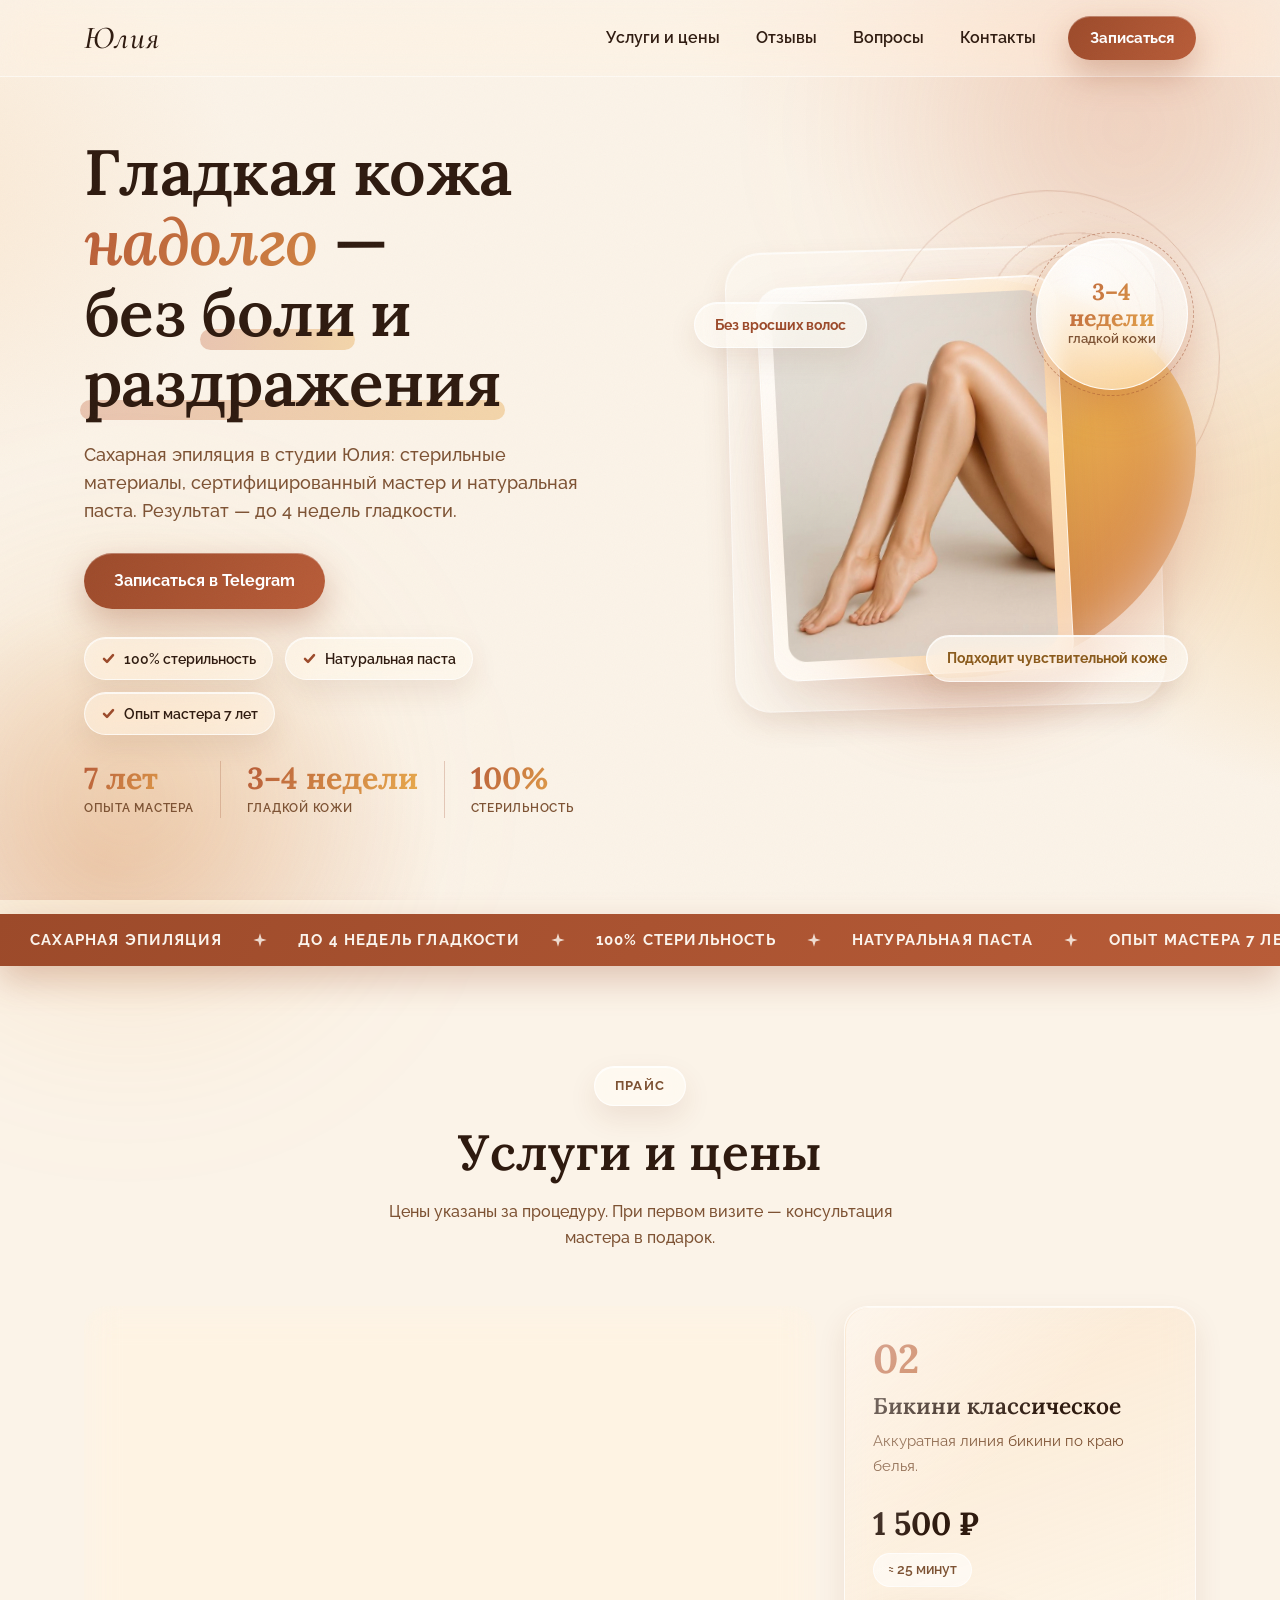
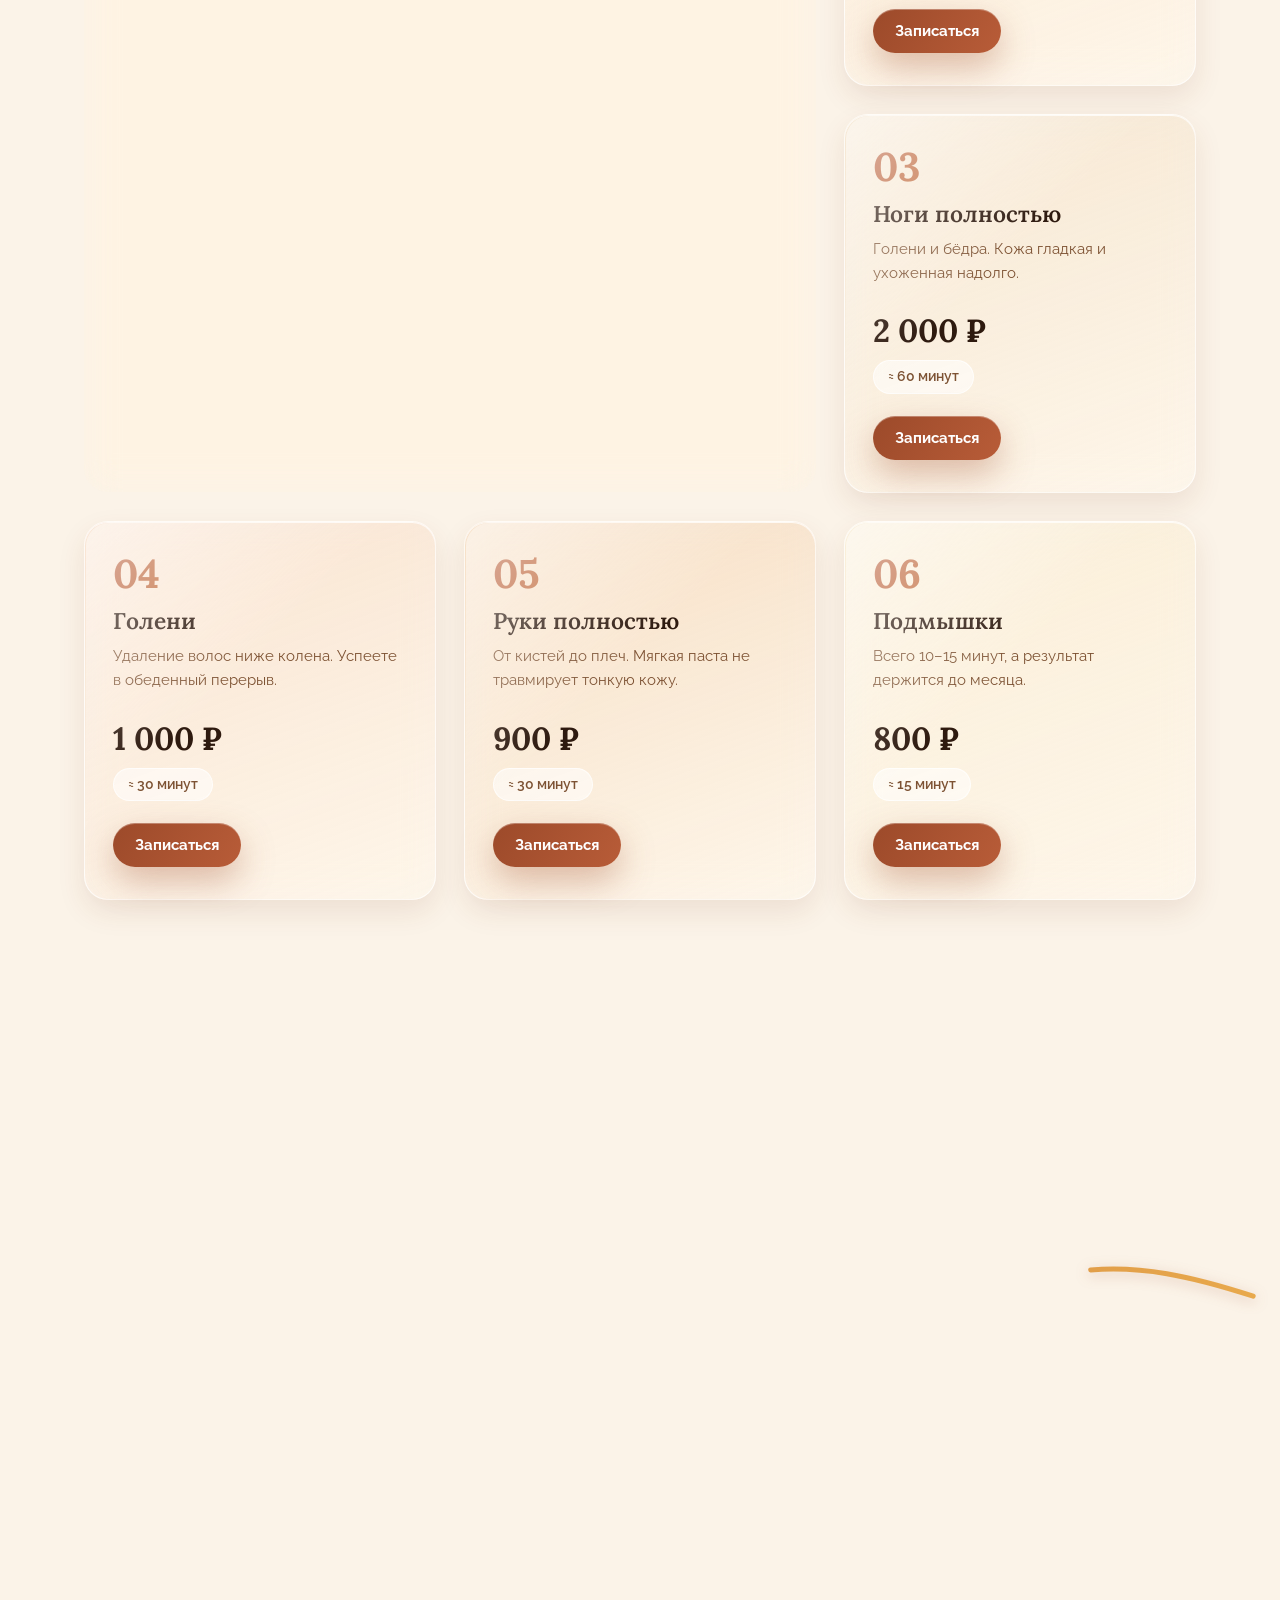
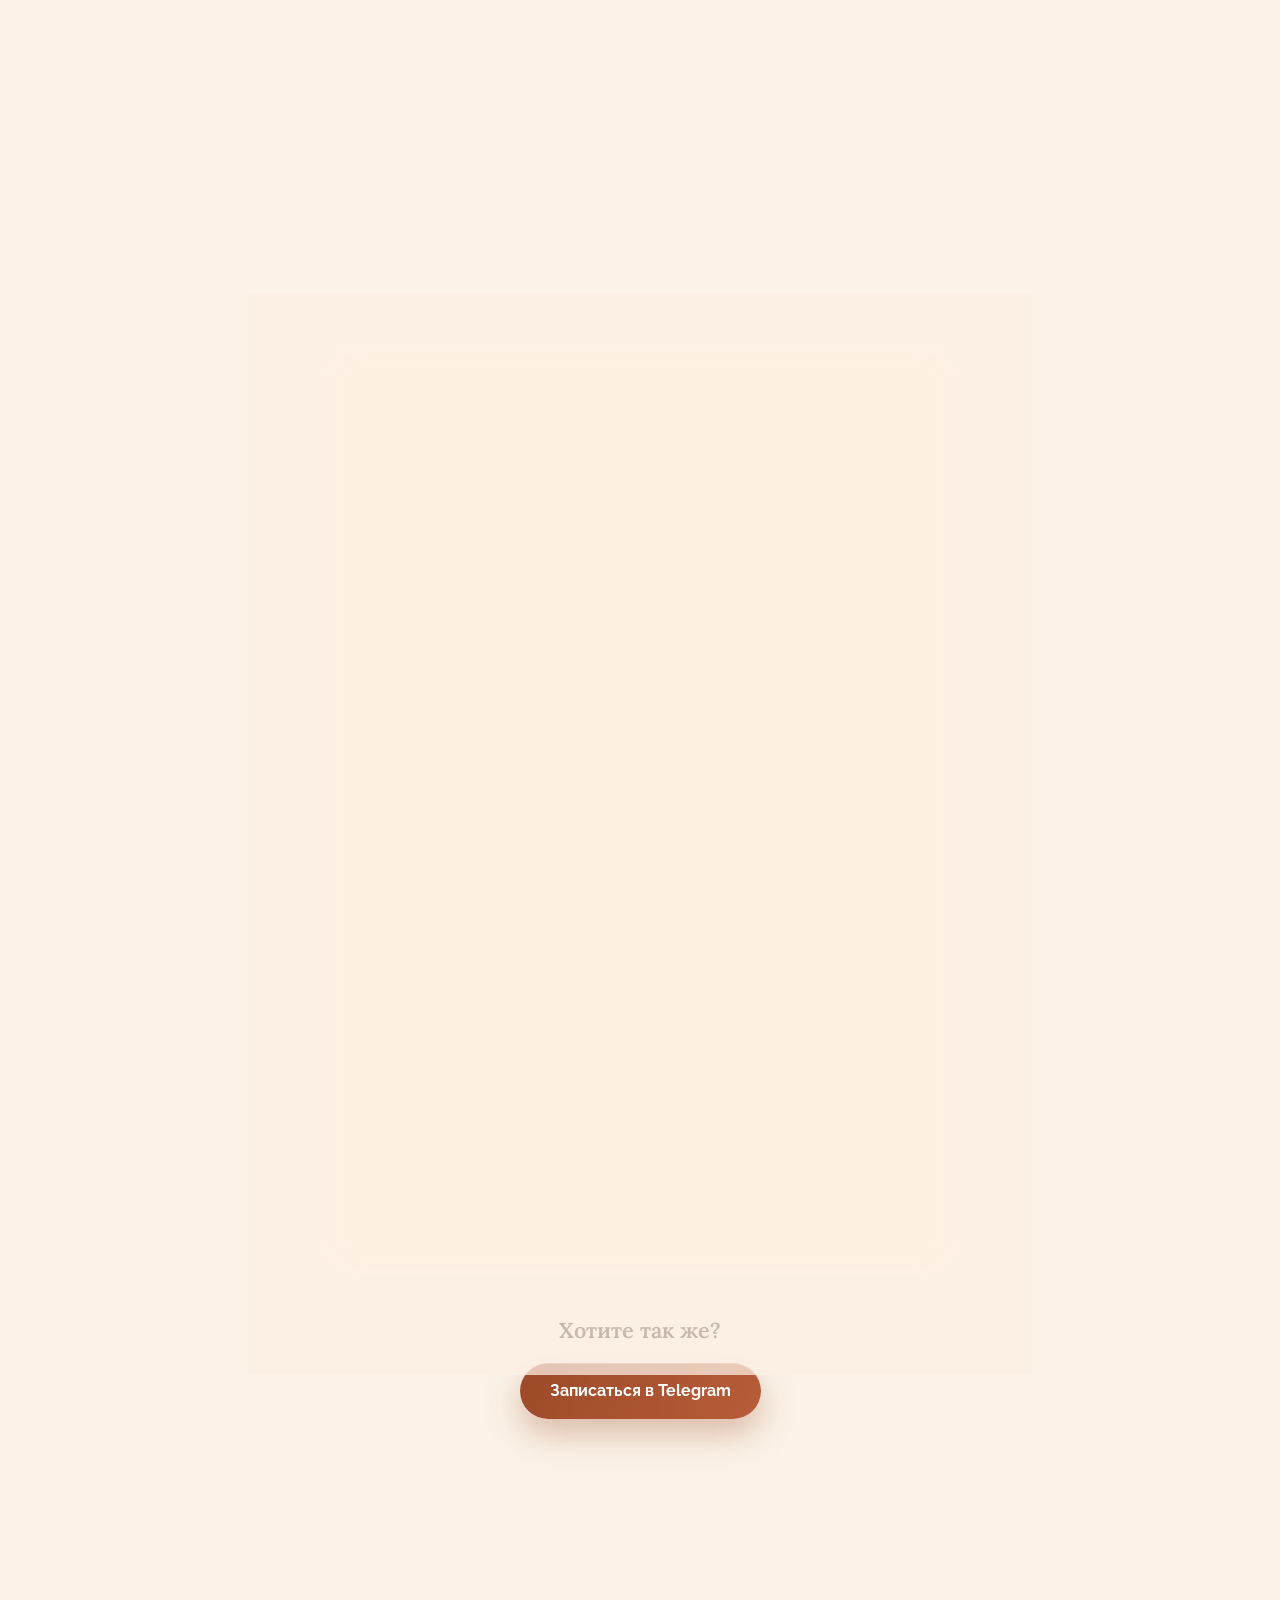
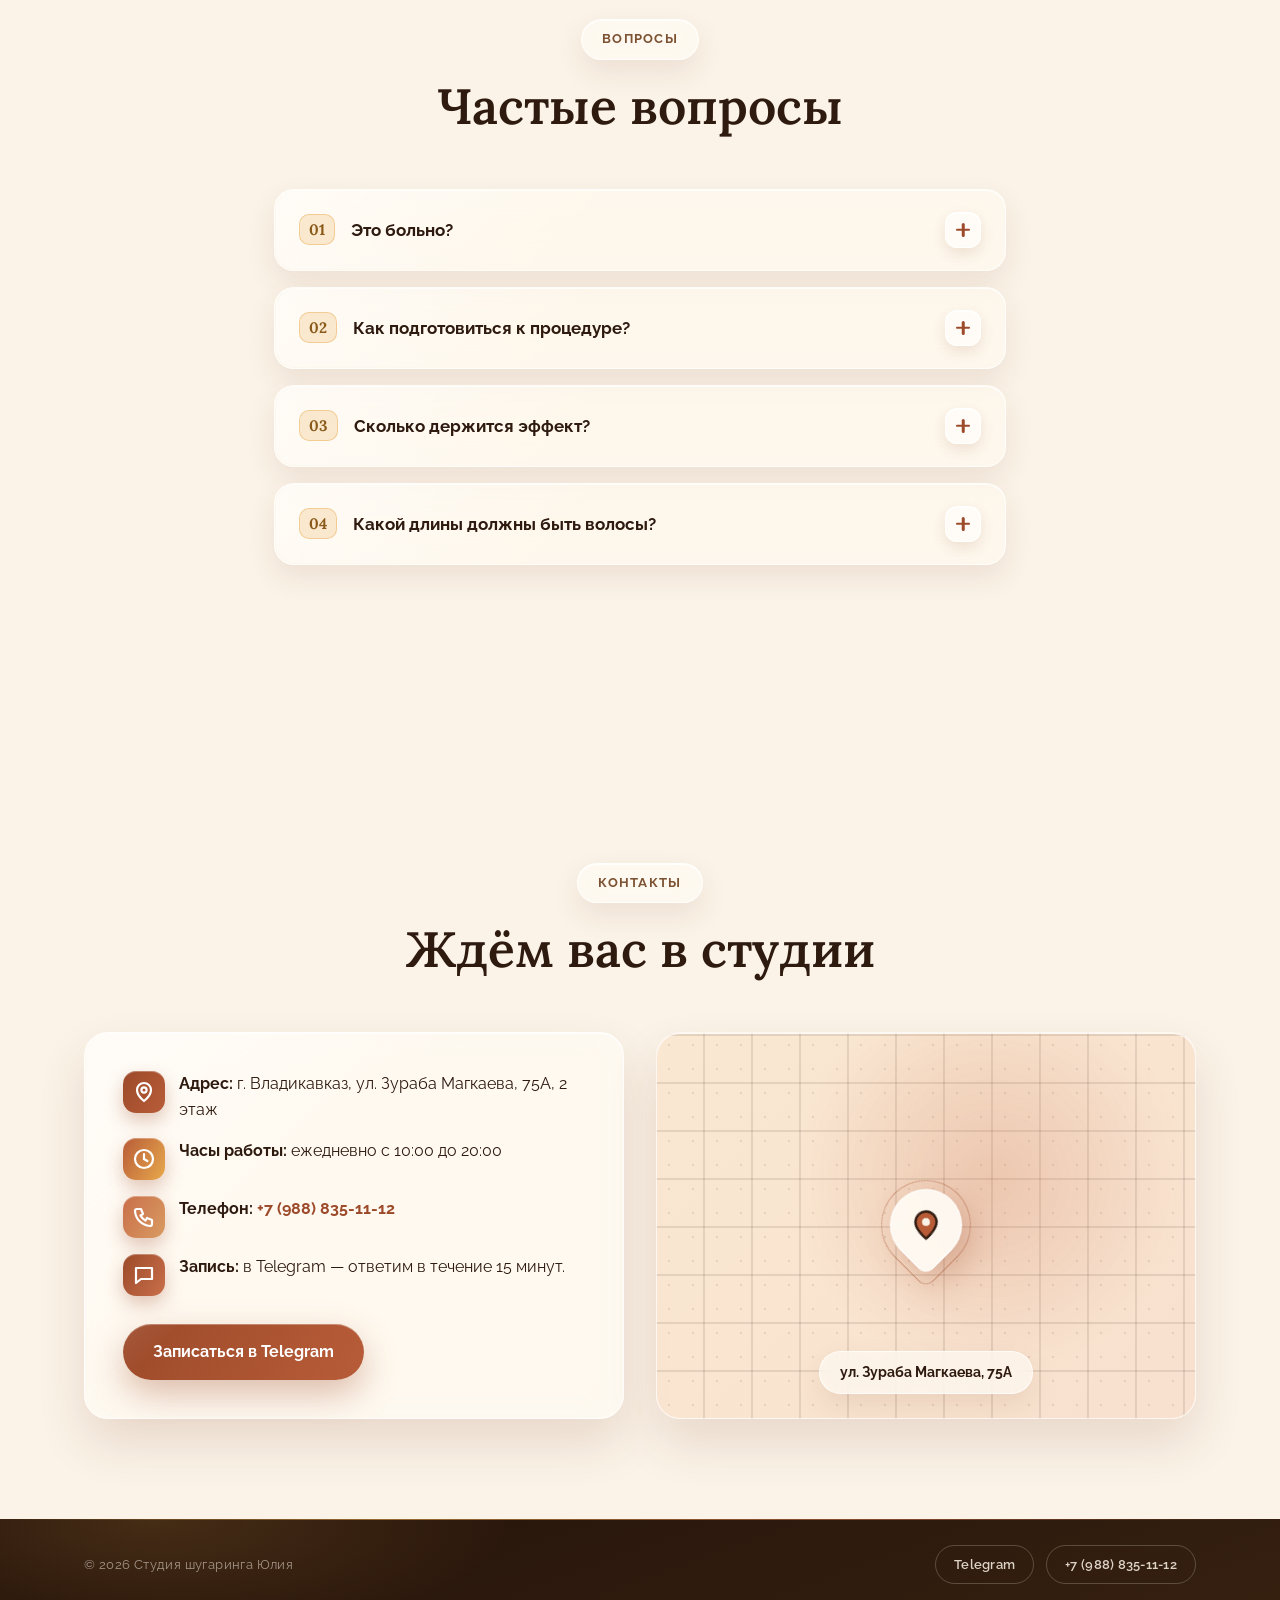
==== index.html @ fa99312f "Первый коммит: лендинг студии шугаринга" ====
<!DOCTYPE html>
<html lang="ru">
<head>
  <meta charset="UTF-8">
  <meta name="viewport" content="width=device-width, initial-scale=1.0">
  <title>Студия шугаринга Юлия — гладкая кожа надолго</title>
  <meta name="description" content="Студия шугаринга Юлия. Профессиональная сахарная эпиляция: ноги, руки, бикини. Стерильно, безопасно, с заботой о вас.">
  <link rel="icon" href="[data-uri]">
  <link rel="preconnect" href="https://fonts.googleapis.com">
  <link rel="preconnect" href="https://fonts.gstatic.com" crossorigin>
  <link href="https://fonts.googleapis.com/css2?family=Cormorant:ital,wght@0,400;0,500;0,600;1,400;1,500;1,600&family=Lora:ital,wght@0,400;0,500;0,600;0,700;1,600;1,700&family=Raleway:wght@300;400;500;600;700&display=swap" rel="stylesheet">
  <link rel="stylesheet" href="styles.css">
</head>
<body>
  <header class="header" id="header">
    <div class="container header__inner">
      <a class="logo" href="#hero">Юлия</a>
      <nav class="nav" id="nav" aria-label="Основная навигация">
        <a href="#services" class="nav__link">Услуги и цены</a>
        <a href="#reviews" class="nav__link">Отзывы</a>
        <a href="#faq" class="nav__link">Вопросы</a>
        <a href="#contacts" class="nav__link">Контакты</a>
        <a href="https://t.me/Yulia_Kisieva" class="btn btn--small">Записаться</a>
      </nav>
      <button class="burger" id="burger" aria-label="Открыть меню" aria-expanded="false">
        <span></span><span></span><span></span>
      </button>
    </div>
  </header>

  <main>
    <section class="hero" id="hero">
      <div class="container hero__inner">
        <div class="hero__text" data-stagger>
          <h1 class="reveal">Гладкая кожа <em>надолго</em> —<br>без <span class="strike">боли</span> и <span class="strike">раздражения</span></h1>
          <p class="hero__subtitle reveal">Сахарная эпиляция в студии Юлия: стерильные материалы, сертифицированный мастер и натуральная паста. Результат — до 4 недель гладкости.</p>
          <div class="hero__actions reveal">
            <a class="btn" href="https://t.me/Yulia_Kisieva">Записаться в Telegram</a>
          </div>
          <ul class="hero__points reveal">
            <li>
              <svg viewBox="0 0 20 20" aria-hidden="true"><path d="M4 10.5l4 4 8-9" fill="none" stroke="currentColor" stroke-width="3.4" stroke-linecap="round" stroke-linejoin="round"/></svg>
              100% стерильность
            </li>
            <li>
              <svg viewBox="0 0 20 20" aria-hidden="true"><path d="M4 10.5l4 4 8-9" fill="none" stroke="currentColor" stroke-width="3.4" stroke-linecap="round" stroke-linejoin="round"/></svg>
              Натуральная паста
            </li>
            <li>
              <svg viewBox="0 0 20 20" aria-hidden="true"><path d="M4 10.5l4 4 8-9" fill="none" stroke="currentColor" stroke-width="3.4" stroke-linecap="round" stroke-linejoin="round"/></svg>
              Опыт мастера 7 лет
            </li>
          </ul>
          <div class="hero__stats reveal">
            <div class="hero__stat">
              <p class="hero__stat-value">7 лет</p>
              <p class="hero__stat-label">опыта мастера</p>
            </div>
            <div class="hero__stat">
              <p class="hero__stat-value">3–4 недели</p>
              <p class="hero__stat-label">гладкой кожи</p>
            </div>
            <div class="hero__stat">
              <p class="hero__stat-value">100%</p>
              <p class="hero__stat-label">стерильность</p>
            </div>
          </div>
        </div>

        <div class="hero__visual reveal" style="--d: 450ms" aria-hidden="true">
          <div class="hero__panel"></div>
          <div class="hero__blob"></div>
          <div class="polaroid">
            <img class="polaroid__art" src="hero-legs.jpg" alt="Гладкие ноги после шугаринга" loading="eager" decoding="async">
          </div>
          <div class="glass-badge">
            <p class="glass-badge__text"><strong>3–4 недели</strong>гладкой кожи</p>
          </div>
          <div class="hero-chip hero-chip--1">Без вросших волос</div>
          <div class="hero-chip hero-chip--2">Подходит чувствительной коже</div>
        </div>
      </div>
    </section>

    <div class="marquee" aria-hidden="true">
      <div class="marquee__track">
        <div class="marquee__group">
          <span>Сахарная эпиляция</span>
          <svg viewBox="0 0 24 24"><path d="M12 2l2.4 7.6L22 12l-7.6 2.4L12 22l-2.4-7.6L2 12l7.6-2.4z" fill="currentColor"/></svg>
          <span>До 4 недель гладкости</span>
          <svg viewBox="0 0 24 24"><path d="M12 2l2.4 7.6L22 12l-7.6 2.4L12 22l-2.4-7.6L2 12l7.6-2.4z" fill="currentColor"/></svg>
          <span>100% стерильность</span>
          <svg viewBox="0 0 24 24"><path d="M12 2l2.4 7.6L22 12l-7.6 2.4L12 22l-2.4-7.6L2 12l7.6-2.4z" fill="currentColor"/></svg>
          <span>Натуральная паста</span>
          <svg viewBox="0 0 24 24"><path d="M12 2l2.4 7.6L22 12l-7.6 2.4L12 22l-2.4-7.6L2 12l7.6-2.4z" fill="currentColor"/></svg>
          <span>Опыт мастера 7 лет</span>
          <svg viewBox="0 0 24 24"><path d="M12 2l2.4 7.6L22 12l-7.6 2.4L12 22l-2.4-7.6L2 12l7.6-2.4z" fill="currentColor"/></svg>
          <span>Без вросших волос</span>
          <svg viewBox="0 0 24 24"><path d="M12 2l2.4 7.6L22 12l-7.6 2.4L12 22l-2.4-7.6L2 12l7.6-2.4z" fill="currentColor"/></svg>
        </div>
        <div class="marquee__group">
          <span>Сахарная эпиляция</span>
          <svg viewBox="0 0 24 24"><path d="M12 2l2.4 7.6L22 12l-7.6 2.4L12 22l-2.4-7.6L2 12l7.6-2.4z" fill="currentColor"/></svg>
          <span>До 4 недель гладкости</span>
          <svg viewBox="0 0 24 24"><path d="M12 2l2.4 7.6L22 12l-7.6 2.4L12 22l-2.4-7.6L2 12l7.6-2.4z" fill="currentColor"/></svg>
          <span>100% стерильность</span>
          <svg viewBox="0 0 24 24"><path d="M12 2l2.4 7.6L22 12l-7.6 2.4L12 22l-2.4-7.6L2 12l7.6-2.4z" fill="currentColor"/></svg>
          <span>Натуральная паста</span>
          <svg viewBox="0 0 24 24"><path d="M12 2l2.4 7.6L22 12l-7.6 2.4L12 22l-2.4-7.6L2 12l7.6-2.4z" fill="currentColor"/></svg>
          <span>Опыт мастера 7 лет</span>
          <svg viewBox="0 0 24 24"><path d="M12 2l2.4 7.6L22 12l-7.6 2.4L12 22l-2.4-7.6L2 12l7.6-2.4z" fill="currentColor"/></svg>
          <span>Без вросших волос</span>
          <svg viewBox="0 0 24 24"><path d="M12 2l2.4 7.6L22 12l-7.6 2.4L12 22l-2.4-7.6L2 12l7.6-2.4z" fill="currentColor"/></svg>
        </div>
      </div>
    </div>

    <section class="section services" id="services">
      <div class="container">
        <p class="sticker sticker--pink reveal">Прайс</p>
        <h2 class="reveal">Услуги и цены</h2>
        <p class="section__subtitle reveal">Цены указаны за процедуру. При первом визите — консультация мастера в подарок.</p>
        <div class="services__grid" data-stagger>
          <article class="service-card service-card--featured reveal">
            <span class="service-card__hit">Хит</span>
            <p class="service-card__num" aria-hidden="true">01</p>
            <h3>Глубокое бикини</h3>
            <p class="service-card__desc">Полное удаление волос в зоне бикини. Деликатно, быстро и с максимальным комфортом — самая популярная процедура студии.</p>
            <ul class="service-card__perks">
              <li>100% стерильность</li>
              <li>Консультация в подарок</li>
              <li>До 4 недель гладкости</li>
            </ul>
            <p class="service-card__price">2 500 ₽</p>
            <p class="service-card__time">≈ 40 минут</p>
            <a class="btn btn--small" href="https://t.me/Yulia_Kisieva">Записаться</a>
          </article>
          <article class="service-card service-card--yellow reveal">
            <p class="service-card__num" aria-hidden="true">02</p>
            <h3>Бикини классическое</h3>
            <p class="service-card__desc">Аккуратная линия бикини по краю белья.</p>
            <p class="service-card__price">1 500 ₽</p>
            <p class="service-card__time">≈ 25 минут</p>
            <a class="btn btn--small" href="https://t.me/Yulia_Kisieva">Записаться</a>
          </article>
          <article class="service-card service-card--mint reveal">
            <p class="service-card__num" aria-hidden="true">03</p>
            <h3>Ноги полностью</h3>
            <p class="service-card__desc">Голени и бёдра. Кожа гладкая и ухоженная надолго.</p>
            <p class="service-card__price">2 000 ₽</p>
            <p class="service-card__time">≈ 60 минут</p>
            <a class="btn btn--small" href="https://t.me/Yulia_Kisieva">Записаться</a>
          </article>
          <article class="service-card service-card--lavender reveal">
            <p class="service-card__num" aria-hidden="true">04</p>
            <h3>Голени</h3>
            <p class="service-card__desc">Удаление волос ниже колена. Успеете в обеденный перерыв.</p>
            <p class="service-card__price">1 000 ₽</p>
            <p class="service-card__time">≈ 30 минут</p>
            <a class="btn btn--small" href="https://t.me/Yulia_Kisieva">Записаться</a>
          </article>
          <article class="service-card service-card--peach reveal">
            <p class="service-card__num" aria-hidden="true">05</p>
            <h3>Руки полностью</h3>
            <p class="service-card__desc">От кистей до плеч. Мягкая паста не травмирует тонкую кожу.</p>
            <p class="service-card__price">900 ₽</p>
            <p class="service-card__time">≈ 30 минут</p>
            <a class="btn btn--small" href="https://t.me/Yulia_Kisieva">Записаться</a>
          </article>
          <article class="service-card service-card--blue reveal">
            <p class="service-card__num" aria-hidden="true">06</p>
            <h3>Подмышки</h3>
            <p class="service-card__desc">Всего 10–15 минут, а результат держится до месяца.</p>
            <p class="service-card__price">800 ₽</p>
            <p class="service-card__time">≈ 15 минут</p>
            <a class="btn btn--small" href="https://t.me/Yulia_Kisieva">Записаться</a>
          </article>
        </div>
      </div>
    </section>

    <section class="section steps" id="steps">
      <div class="container">
        <p class="sticker sticker--lavender reveal">Как всё проходит</p>
        <h2 class="reveal">Три шага до гладкой кожи</h2>
        <div class="steps__grid" data-stagger>
          <svg class="steps__trail" viewBox="0 0 1000 140" preserveAspectRatio="none" aria-hidden="true" focusable="false">
            <defs>
              <linearGradient id="trailGrad" x1="0" y1="0" x2="1" y2="0">
                <stop offset="0" stop-color="#B85C38"/>
                <stop offset="1" stop-color="#E8A94C"/>
              </linearGradient>
            </defs>
            <path class="steps__trail-path" pathLength="1" vector-effect="non-scaling-stroke"
                  d="M -30 62 C 50 18, 100 22, 171 46 C 260 90, 340 100, 500 87 C 600 92, 700 80, 829 46 C 900 24, 950 30, 1030 58"/>
          </svg>
          <article class="step-card reveal">
            <span class="step-card__drop" aria-hidden="true">01</span>
            <h3>Запись</h3>
            <p>Пишете в Telegram — за 15 минут подберём удобное время и ответим на вопросы.</p>
          </article>
          <article class="step-card step-card--offset reveal">
            <span class="step-card__drop" aria-hidden="true">02</span>
            <h3>Визит</h3>
            <p>Консультация, стерильный кабинет и тёплая паста. Процедура занимает от 15 до 60 минут.</p>
          </article>
          <article class="step-card reveal">
            <span class="step-card__drop" aria-hidden="true">03</span>
            <h3>Результат</h3>
            <p>Гладкая кожа на 3–4 недели. С каждым визитом волосы тоньше, а интервалы — длиннее.</p>
          </article>
        </div>
      </div>
    </section>

    <section class="section reviews" id="reviews">
      <div class="container container--narrow">
        <p class="sticker reveal">Отзывы</p>
        <h2 class="reveal">Что пишут клиенты</h2>
        <!-- TODO: заменить тексты отзывов на реальные -->
        <div class="chat">
          <div class="chat__header">
            <span class="chat__avatar" aria-hidden="true">С</span>
            <div class="chat__meta">
              <strong>Сахар — студия шугаринга</strong>
              <span>online</span>
            </div>
          </div>
          <div class="chat__body" data-stagger>
            <div class="msg reveal">
              <span class="msg__avatar" aria-hidden="true">А</span>
              <div class="msg__bubble">
                <p class="msg__name">Анна</p>
                <p class="msg__text">Делала глубокое бикини у Юлии — быстро и почти безболезненно. Кабинет стерильный, всё при мне вскрыли. Уже записалась на следующий раз</p>
                <span class="msg__time">12:41</span>
              </div>
            </div>
            <div class="msg reveal">
              <span class="msg__avatar" aria-hidden="true">М</span>
              <div class="msg__bubble">
                <p class="msg__name">Мария</p>
                <p class="msg__text">Ноги полностью за час, кожа гладкая уже третью неделю. Раньше брилась через день, теперь забыла, где лежит бритва</p>
                <span class="msg__time">13:15</span>
              </div>
            </div>
            <div class="msg reveal">
              <span class="msg__avatar" aria-hidden="true">Е</span>
              <div class="msg__bubble">
                <p class="msg__name">Екатерина</p>
                <p class="msg__text">Боялась, что будет больно, но всё оказалось вполне терпимо. Юлия всё объяснила и постоянно спрашивала, как ощущения</p>
                <span class="msg__time">18:02</span>
              </div>
            </div>
            <div class="msg reveal">
              <span class="msg__avatar" aria-hidden="true">О</span>
              <div class="msg__bubble">
                <p class="msg__name">Ольга</p>
                <p class="msg__text">Подмышки за 10 минут в обеденный перерыв — это ли не счастье. Никакого раздражения, хотя кожа у меня чувствительная</p>
                <span class="msg__time">12:05</span>
              </div>
            </div>
            <div class="msg reveal">
              <span class="msg__avatar" aria-hidden="true">Д</span>
              <div class="msg__bubble">
                <p class="msg__name">Дарья</p>
                <p class="msg__text">Хожу к Юле уже полгода. Волосы стали заметно тоньше, а интервалы между визитами всё длиннее. Рекомендую всем подругам</p>
                <span class="msg__time">20:47</span>
              </div>
            </div>
            <div class="msg msg--out reveal">
              <div class="msg__bubble">
                <p class="msg__text">Спасибо за тёплые слова! Будем рады видеть вас снова.</p>
                <span class="msg__time">15:02 <span class="msg__ticks" aria-hidden="true">✓✓</span></span>
              </div>
            </div>
          </div>
        </div>
        <div class="reviews__cta reveal">
          <p>Хотите так же?</p>
          <a class="btn" href="https://t.me/Yulia_Kisieva">Записаться в Telegram</a>
        </div>
      </div>
    </section>

    <section class="section faq" id="faq">
      <div class="container container--narrow">
        <p class="sticker reveal">Вопросы</p>
        <h2 class="reveal">Частые вопросы</h2>
        <div class="faq__list" data-stagger>
          <div class="faq-item reveal">
            <button class="faq-item__question" aria-expanded="false">
              Это больно?
              <span class="faq-item__icon" aria-hidden="true"></span>
            </button>
            <div class="faq-item__answer">
              <p>Ощущения индивидуальны, но шугаринг переносится легче воска: паста снимается по направлению роста волос и не травмирует кожу. С каждой процедурой волосы становятся тоньше, а дискомфорт — меньше.</p>
            </div>
          </div>
          <div class="faq-item reveal">
            <button class="faq-item__question" aria-expanded="false">
              Как подготовиться к процедуре?
              <span class="faq-item__icon" aria-hidden="true"></span>
            </button>
            <div class="faq-item__answer">
              <p>За 2–3 дня сделайте лёгкий скраб, в день визита не наносите кремы и масла, приходите в свободной одежде. Длина волос — от 4–5 мм.</p>
            </div>
          </div>
          <div class="faq-item reveal">
            <button class="faq-item__question" aria-expanded="false">
              Сколько держится эффект?
              <span class="faq-item__icon" aria-hidden="true"></span>
            </button>
            <div class="faq-item__answer">
              <p>В среднем 3–4 недели. При регулярных процедурах волосы растут медленнее и становятся тоньше, а интервалы между визитами увеличиваются.</p>
            </div>
          </div>
          <div class="faq-item reveal">
            <button class="faq-item__question" aria-expanded="false">
              Какой длины должны быть волосы?
              <span class="faq-item__icon" aria-hidden="true"></span>
            </button>
            <div class="faq-item__answer">
              <p>Оптимально 4–5 мм — это примерно две недели после бритья. Если волосы длиннее 8 мм, мастер аккуратно укоротит их перед процедурой.</p>
            </div>
          </div>
          <div class="faq-item reveal">
            <button class="faq-item__question" aria-expanded="false">
              Какие есть противопоказания?
              <span class="faq-item__icon" aria-hidden="true"></span>
            </button>
            <div class="faq-item__answer">
              <p>Повреждения и воспаления кожи в зоне процедуры, кожные заболевания в стадии обострения, сахарный диабет в стадии декомпенсации. При беременности и варикозе — предварительно проконсультируйтесь с врачом.</p>
            </div>
          </div>
        </div>
      </div>
    </section>

    <section class="section contacts" id="contacts">
      <div class="container">
        <p class="sticker sticker--pink reveal">Контакты</p>
        <h2 class="reveal">Ждём вас в студии</h2>
        <div class="contacts__grid">
          <div class="contacts__info reveal">
            <p class="contacts__row">
              <svg viewBox="0 0 24 24" aria-hidden="true"><path d="M12 21s-7-5.6-7-11a7 7 0 1 1 14 0c0 5.4-7 11-7 11z" fill="none" stroke="currentColor" stroke-width="2.2" stroke-linejoin="round"/><circle cx="12" cy="10" r="2.6" fill="none" stroke="currentColor" stroke-width="2.2"/></svg>
              <span><strong>Адрес:</strong> г. Владикавказ, ул. Зураба Магкаева, 75А, 2 этаж</span>
            </p>
            <p class="contacts__row">
              <svg viewBox="0 0 24 24" aria-hidden="true"><circle cx="12" cy="12" r="9" fill="none" stroke="currentColor" stroke-width="2.2"/><path d="M12 7v5l3.4 2" fill="none" stroke="currentColor" stroke-width="2.2" stroke-linecap="round"/></svg>
              <span><strong>Часы работы:</strong> ежедневно с 10:00 до 20:00</span>
            </p>
            <p class="contacts__row">
              <svg viewBox="0 0 24 24" aria-hidden="true"><path d="M5 4h4l2 5-2.5 1.5a12 12 0 0 0 5 5L15 13l5 2v4a2 2 0 0 1-2 2A16 16 0 0 1 3 6a2 2 0 0 1 2-2z" fill="none" stroke="currentColor" stroke-width="2.2" stroke-linejoin="round"/></svg>
              <span><strong>Телефон:</strong> <a href="tel:+79888351112">+7 (988) 835-11-12</a></span>
            </p>
            <p class="contacts__row">
              <svg viewBox="0 0 24 24" aria-hidden="true"><path d="M4 5h16v11H9l-5 4z" fill="none" stroke="currentColor" stroke-width="2.2" stroke-linejoin="round"/></svg>
              <span><strong>Запись:</strong> в Telegram — ответим в течение 15 минут.</span>
            </p>
            <div class="contacts__actions">
              <a class="btn" href="https://t.me/Yulia_Kisieva">Записаться в Telegram</a>
            </div>
          </div>
          <div class="contacts__map reveal" role="img" aria-label="Схема проезда: ул. Зураба Магкаева, 75А">
            <span class="contacts__pin">
              <svg viewBox="0 0 24 24" aria-hidden="true"><path d="M12 21s-7-5.6-7-11a7 7 0 1 1 14 0c0 5.4-7 11-7 11z" fill="#B85C38" stroke="#2E1A0F" stroke-width="1.6"/><circle cx="12" cy="10" r="2.6" fill="#FBF3E8"/></svg>
            </span>
            <span class="contacts__map-label">ул. Зураба Магкаева, 75А</span>
          </div>
        </div>
      </div>
    </section>
  </main>

  <footer class="footer">
    <div class="container footer__inner">
      <p>© 2026 Студия шугаринга Юлия</p>
      <div class="footer__social">
        <a href="https://t.me/Yulia_Kisieva">Telegram</a>
        <a href="tel:+79888351112">+7 (988) 835-11-12</a>
      </div>
    </div>
  </footer>

  <script src="script.js" defer></script>
</body>
</html>
---- styles.css ----
/* ============================================================
   Юлия — Liquid Glass Premium в терракотово-медовой гамме
   Тёплый mesh-фон, стекло с бликами, зернистость, bento-сетка
   ============================================================ */

/* ============ Дизайн-токены ============ */
:root {
  --bg: #FBF3E8;
  --ink: #2E1A0F;
  --muted: #7D5233;

  --terra: #C96F4A;
  --terra-mid: #B85C38;
  --terra-deep: #9C4A2A;
  --honey: #E8A94C;
  --peach: #F6D9C4;
  --sand: #F1E0C8;
  --apricot: #F9E2C8;
  --butter: #F8ECD2;
  --caramel: #D99B62;

  --grad: linear-gradient(120deg, var(--terra-deep), var(--terra-mid));
  --grad-accent: linear-gradient(120deg, var(--terra-mid), var(--honey));

  --glass: rgba(255, 252, 246, 0.45);
  --glass-strong: rgba(255, 252, 246, 0.65);
  --glass-border: rgba(255, 255, 255, 0.7);

  --radius: 24px;
  --shadow: 0 24px 48px rgba(120, 55, 25, 0.14);
  --shadow-sm: 0 12px 28px rgba(120, 55, 25, 0.1);
  --glow: 0 14px 34px rgba(156, 74, 42, 0.35);

  --font-head: 'Lora', Georgia, serif;
  --font-body: 'Raleway', -apple-system, 'Segoe UI', sans-serif;
  --ease-fluid: cubic-bezier(0.22, 1, 0.36, 1);
}

/* ============ База ============ */
*, *::before, *::after { box-sizing: border-box; margin: 0; padding: 0; }

html { scroll-behavior: smooth; }

/* Зернистость «премиальная бумага» поверх всего */
html::before {
  content: '';
  position: fixed;
  inset: 0;
  z-index: 2000;
  pointer-events: none;
  opacity: 0.05;
  background-image: url("data:image/svg+xml,%3Csvg xmlns='http://www.w3.org/2000/svg' width='160' height='160'%3E%3Cfilter id='n'%3E%3CfeTurbulence type='fractalNoise' baseFrequency='0.9' numOctaves='2'/%3E%3C/filter%3E%3Crect width='160' height='160' filter='url(%23n)' opacity='0.6'/%3E%3C/svg%3E");
}

body {
  font-family: var(--font-body);
  color: var(--ink);
  line-height: 1.6;
  overflow-x: hidden;
  background:
    radial-gradient(46rem 34rem at 88% -6%, rgba(246, 217, 196, 0.7), transparent 62%),
    radial-gradient(40rem 30rem at -12% 22%, rgba(249, 226, 200, 0.75), transparent 62%),
    radial-gradient(38rem 28rem at 108% 58%, rgba(232, 169, 76, 0.35), transparent 62%),
    radial-gradient(34rem 26rem at 8% 96%, rgba(201, 111, 74, 0.28), transparent 62%),
    var(--bg);
  background-attachment: fixed;
}

/* Плавающие тёплые световые пятна за контентом */
body::before,
body::after {
  content: '';
  position: fixed;
  z-index: -1;
  width: 44vmax;
  height: 44vmax;
  border-radius: 50%;
  filter: blur(90px);
  pointer-events: none;
}
body::before {
  top: -12vmax;
  right: -10vmax;
  background: radial-gradient(circle, rgba(201, 111, 74, 0.3), transparent 65%);
  animation: drift-a 26s ease-in-out infinite alternate;
}
body::after {
  bottom: -14vmax;
  left: -12vmax;
  background: radial-gradient(circle, rgba(232, 169, 76, 0.32), transparent 65%);
  animation: drift-b 32s ease-in-out infinite alternate;
}
@keyframes drift-a {
  to { transform: translate(-9vmax, 10vmax) scale(1.15); }
}
@keyframes drift-b {
  to { transform: translate(10vmax, -8vmax) scale(1.1); }
}

::selection { background: rgba(232, 169, 76, 0.45); color: var(--ink); }

.container {
  max-width: 1160px;
  margin: 0 auto;
  padding: 0 24px;
}

.container--narrow { max-width: 780px; }

h1, h2, h3 { font-family: var(--font-head); line-height: 1.15; }

h1 { font-size: clamp(2.4rem, 5.6vw, 4rem); font-weight: 600; letter-spacing: -0.01em; line-height: 1.1; }
h1 em {
  font-style: italic;
  background: var(--grad-accent);
  background-size: 220% 100%;
  -webkit-background-clip: text;
  background-clip: text;
  color: transparent;
  animation: shimmer 6s ease-in-out infinite;
}
@keyframes shimmer {
  0%, 100% { background-position: 0% 50%; }
  50% { background-position: 100% 50%; }
}

h2 { font-size: clamp(2rem, 4.6vw, 3.1rem); font-weight: 600; text-align: center; }

.section { padding: 100px 0; }
.section__subtitle {
  text-align: center;
  color: var(--muted);
  max-width: 560px;
  margin: 18px auto 56px;
  font-weight: 500;
}

section[id] { scroll-margin-top: 92px; }

/* Мягкое медовое подчёркивание */
.strike { position: relative; white-space: nowrap; }
.strike::after {
  content: '';
  position: absolute;
  z-index: -1;
  left: -1%;
  right: -1%;
  bottom: 0.06em;
  height: 0.32em;
  border-radius: 999px;
  background: linear-gradient(90deg, rgba(200, 111, 74, 0.35), rgba(232, 169, 76, 0.4));
}

/* Диагональный блик на стеклянных карточках */
.service-card::before,
.step-card::before,
.faq-item::before,
.contacts__info::before,
.polaroid::before {
  content: '';
  position: absolute;
  inset: 1px;
  border-radius: calc(var(--radius) - 1px);
  background: linear-gradient(135deg, rgba(255, 255, 255, 0.55), rgba(255, 255, 255, 0) 42%);
  pointer-events: none;
}

/* Стикер-лейбл секции */
.sticker {
  display: inline-block;
  padding: 9px 20px;
  background: var(--glass-strong);
  -webkit-backdrop-filter: blur(12px) saturate(1.4);
  backdrop-filter: blur(12px) saturate(1.4);
  border: 1px solid var(--glass-border);
  border-radius: 999px;
  box-shadow: var(--shadow-sm), inset 0 1px 0 rgba(255, 255, 255, 0.8);
  font-weight: 700;
  font-size: 0.8rem;
  letter-spacing: 0.1em;
  text-transform: uppercase;
  color: var(--muted);
}
.section .sticker { margin: 0 auto 18px; }
.section > .container { text-align: center; }
.section > .container > .sticker { margin-left: auto; margin-right: auto; }

/* ============ Кнопки ============ */
.btn {
  display: inline-flex;
  align-items: center;
  justify-content: center;
  gap: 10px;
  padding: 15px 30px;
  border: none;
  border-radius: 999px;
  background: var(--grad);
  color: #fff;
  font-weight: 700;
  font-size: 1rem;
  text-decoration: none;
  box-shadow: var(--glow), inset 0 1px 0 rgba(255, 255, 255, 0.3);
  cursor: pointer;
  transition: transform 0.3s var(--ease-fluid), box-shadow 0.3s ease, filter 0.3s ease;
}
.btn:hover {
  transform: translateY(-3px);
  box-shadow: 0 20px 42px rgba(156, 74, 42, 0.45), inset 0 1px 0 rgba(255, 255, 255, 0.3);
  filter: brightness(1.07);
}
.btn:active { transform: translateY(-1px); filter: brightness(0.97); }

.btn--ghost {
  background: var(--glass);
  -webkit-backdrop-filter: blur(12px) saturate(1.4);
  backdrop-filter: blur(12px) saturate(1.4);
  color: var(--ink);
  border: 1px solid var(--glass-border);
  box-shadow: var(--shadow-sm), inset 0 1px 0 rgba(255, 255, 255, 0.75);
}
.btn--ghost:hover { background: var(--glass-strong); filter: none; }

.btn--small { padding: 10px 22px; font-size: 0.92rem; }

:focus-visible { outline: 2.5px solid var(--terra-deep); outline-offset: 3px; border-radius: 6px; }

/* ============ Шапка ============ */
.header {
  position: sticky;
  top: 0;
  z-index: 100;
  background: rgba(251, 243, 232, 0.55);
  -webkit-backdrop-filter: blur(18px) saturate(1.4);
  backdrop-filter: blur(18px) saturate(1.4);
  border-bottom: 1px solid rgba(255, 255, 255, 0.55);
  transition: box-shadow 0.35s ease, background 0.35s ease;
}
.header--scrolled {
  background: rgba(251, 243, 232, 0.8);
  box-shadow: 0 10px 30px rgba(120, 55, 25, 0.1);
}
.header__inner {
  display: flex;
  align-items: center;
  justify-content: space-between;
  height: 76px;
}
.logo {
  display: inline-flex;
  align-items: center;
  font-family: 'Cormorant', Georgia, serif;
  font-size: 2rem;
  font-weight: 500;
  font-style: italic;
  letter-spacing: 0.04em;
  color: var(--ink);
  text-decoration: none;
  transition: color 0.3s ease, letter-spacing 0.4s var(--ease-fluid);
}
.logo:hover {
  color: var(--terra-deep);
  letter-spacing: 0.06em;
}

.nav { display: flex; align-items: center; gap: 8px; }
.nav__link {
  color: var(--ink);
  text-decoration: none;
  font-weight: 600;
  padding: 9px 14px;
  border-radius: 999px;
  transition: background 0.25s ease, color 0.25s ease;
}
.nav__link:hover { background: rgba(255, 255, 255, 0.65); color: var(--terra-deep); }
.nav .btn { margin-left: 10px; }

.burger {
  display: none;
  flex-direction: column;
  justify-content: center;
  align-items: center;
  gap: 5px;
  width: 46px;
  height: 46px;
  background: var(--glass);
  -webkit-backdrop-filter: blur(12px);
  backdrop-filter: blur(12px);
  border: 1px solid var(--glass-border);
  border-radius: 14px;
  box-shadow: var(--shadow-sm);
  cursor: pointer;
  padding: 10px;
}
.burger span {
  width: 20px;
  height: 2.5px;
  background: var(--ink);
  border-radius: 2px;
  transition: transform 0.3s var(--ease-fluid), opacity 0.3s ease;
}
.burger--open span:nth-child(1) { transform: translateY(7.5px) rotate(45deg); }
.burger--open span:nth-child(2) { opacity: 0; }
.burger--open span:nth-child(3) { transform: translateY(-7.5px) rotate(-45deg); }

/* ============ Герой ============ */
.hero {
  position: relative;
  padding: 60px 0 96px;
  overflow: hidden;
}
.hero__inner {
  position: relative;
  display: grid;
  grid-template-columns: 1.05fr 0.95fr;
  gap: 56px;
  align-items: center;
}
.hero .sticker { margin-bottom: 20px; }
.hero__subtitle {
  color: var(--muted);
  font-size: 1.1rem;
  font-weight: 500;
  margin: 22px 0 28px;
  max-width: 500px;
}
.hero__actions { display: flex; gap: 16px; flex-wrap: wrap; }
.hero__points {
  list-style: none;
  display: flex;
  gap: 12px;
  margin-top: 28px;
  flex-wrap: wrap;
}
.hero__points li {
  display: inline-flex;
  align-items: center;
  gap: 8px;
  padding: 9px 16px;
  background: var(--glass);
  -webkit-backdrop-filter: blur(12px) saturate(1.4);
  backdrop-filter: blur(12px) saturate(1.4);
  border: 1px solid var(--glass-border);
  border-radius: 999px;
  box-shadow: var(--shadow-sm), inset 0 1px 0 rgba(255, 255, 255, 0.75);
  font-weight: 600;
  font-size: 0.9rem;
}
.hero__points svg { width: 15px; height: 15px; color: var(--terra-deep); flex-shrink: 0; }

/* Редакционная строка статистики */
.hero__stats {
  display: flex;
  align-items: stretch;
  gap: 26px;
  margin-top: 26px;
}
.hero__stat + .hero__stat {
  border-left: 1.5px solid rgba(156, 74, 42, 0.25);
  padding-left: 26px;
}
.hero__stat-value {
  font-family: var(--font-head);
  font-weight: 700;
  font-size: 1.9rem;
  line-height: 1.1;
  background: var(--grad-accent);
  -webkit-background-clip: text;
  background-clip: text;
  color: transparent;
  white-space: nowrap;
}
.hero__stat-label {
  color: var(--muted);
  font-size: 0.78rem;
  font-weight: 600;
  letter-spacing: 0.06em;
  text-transform: uppercase;
  margin-top: 4px;
}

/* --- Визуал героя: слоёная стеклянная сцена --- */
.hero__visual { position: relative; min-height: 480px; }
.hero__panel {
  position: absolute;
  top: 50%;
  left: 50%;
  transform: translate(-50%, -50%) rotate(-1.5deg);
  width: 430px;
  height: 460px;
  background: rgba(255, 252, 246, 0.35);
  -webkit-backdrop-filter: blur(14px) saturate(1.3);
  backdrop-filter: blur(14px) saturate(1.3);
  border: 1px solid rgba(255, 255, 255, 0.6);
  border-radius: 36px;
  box-shadow: var(--shadow-sm), inset 0 1px 0 rgba(255, 255, 255, 0.7);
}
.hero__panel::before {
  content: '';
  position: absolute;
  top: -56px;
  right: -64px;
  width: 340px;
  height: 340px;
  border: 1.5px solid rgba(156, 74, 42, 0.22);
  border-radius: 50%;
}
.hero__panel::after {
  content: '';
  position: absolute;
  top: -34px;
  right: -30px;
  width: 220px;
  height: 220px;
  border-radius: 50%;
  background:
    radial-gradient(circle, rgba(232, 169, 76, 0.2), transparent 62%),
    repeating-radial-gradient(circle, rgba(156, 74, 42, 0.14) 0 1.5px, transparent 1.5px 22px);
}
.hero__blob {
  position: absolute;
  width: 400px;
  height: 400px;
  top: 40px;
  right: 0;
  background: linear-gradient(135deg, var(--peach), var(--honey) 55%, var(--terra));
  border-radius: 42% 58% 61% 39% / 45% 43% 57% 55%;
  box-shadow: 0 30px 70px rgba(201, 111, 74, 0.35), inset 0 0 60px rgba(255, 255, 255, 0.5);
  animation: morph 14s ease-in-out infinite alternate;
}
@keyframes morph {
  0% { border-radius: 42% 58% 61% 39% / 45% 43% 57% 55%; transform: rotate(0deg) scale(1); }
  50% { border-radius: 58% 42% 40% 60% / 52% 61% 39% 48%; }
  100% { border-radius: 39% 61% 55% 45% / 61% 39% 62% 38%; transform: rotate(7deg) scale(1.06); }
}

.polaroid {
  position: absolute;
  top: 50%;
  left: 44%;
  transform: translate(-50%, -50%) rotate(-3deg);
  width: 300px;
  background: var(--glass-strong);
  -webkit-backdrop-filter: blur(20px) saturate(1.4);
  backdrop-filter: blur(20px) saturate(1.4);
  border: 1px solid var(--glass-border);
  border-radius: 26px;
  box-shadow: var(--shadow), inset 0 1px 0 rgba(255, 255, 255, 0.85);
  padding: 14px 14px 18px;
}
.polaroid::before { border-radius: 25px; }
.polaroid__art {
  display: block;
  width: 100%;
  aspect-ratio: 3 / 4;
  object-fit: cover;
  border-radius: 18px;
  background: linear-gradient(135deg, rgba(246, 217, 196, 0.35), rgba(232, 169, 76, 0.25));
}
.glass-badge {
  position: absolute;
  top: 0;
  right: 8px;
  width: 152px;
  height: 152px;
  display: grid;
  place-items: center;
  border-radius: 50%;
  background: radial-gradient(circle at 32% 26%, rgba(255, 255, 255, 0.92), rgba(255, 252, 246, 0.4));
  -webkit-backdrop-filter: blur(10px) saturate(1.3);
  backdrop-filter: blur(10px) saturate(1.3);
  border: 1px solid rgba(255, 255, 255, 0.85);
  box-shadow: 0 18px 40px rgba(184, 92, 56, 0.3), inset 0 1px 0 #fff;
  animation: floaty 6s ease-in-out infinite alternate;
}
.glass-badge::before {
  content: '';
  position: absolute;
  inset: -7px;
  border-radius: 50%;
  border: 1.5px dashed rgba(156, 74, 42, 0.45);
  animation: spin 30s linear infinite;
}
.glass-badge__text {
  text-align: center;
  font-weight: 600;
  font-size: 0.8rem;
  line-height: 1.35;
  color: var(--muted);
  padding: 0 18px;
}
.glass-badge__text strong {
  display: block;
  font-family: var(--font-head);
  font-weight: 700;
  font-size: 1.45rem;
  line-height: 1.1;
  background: var(--grad-accent);
  -webkit-background-clip: text;
  background-clip: text;
  color: transparent;
}
.hero-chip {
  position: absolute;
  padding: 11px 20px;
  background: var(--glass-strong);
  -webkit-backdrop-filter: blur(12px) saturate(1.4);
  backdrop-filter: blur(12px) saturate(1.4);
  border: 1px solid var(--glass-border);
  border-radius: 999px;
  box-shadow: var(--shadow-sm), inset 0 1px 0 rgba(255, 255, 255, 0.8);
  font-weight: 700;
  font-size: 0.88rem;
}
.hero-chip--1 {
  top: 64px;
  left: 0;
  color: var(--terra-deep);
  animation: floaty 5s ease-in-out infinite alternate;
}
.hero-chip--2 {
  bottom: 36px;
  right: 8px;
  color: #8A5A1B;
  animation: floaty 6s ease-in-out 0.8s infinite alternate;
}

@keyframes spin { to { transform: rotate(360deg); } }
@keyframes floaty {
  from { translate: 0 -6px; }
  to { translate: 0 10px; }
}

/* ============ Бегущая строка ============ */
.marquee {
  overflow: hidden;
  background: var(--grad);
  color: rgba(255, 252, 246, 0.95);
  box-shadow: 0 14px 34px rgba(156, 74, 42, 0.28);
}
.marquee__track {
  display: flex;
  width: max-content;
  animation: marquee 26s linear infinite;
}
.marquee__group {
  display: flex;
  align-items: center;
  gap: 30px;
  padding: 14px 30px 14px 0;
}
.marquee__group:first-child { padding-left: 30px; }
.marquee__group span {
  font-weight: 700;
  font-size: 0.92rem;
  letter-spacing: 0.08em;
  text-transform: uppercase;
  white-space: nowrap;
}
.marquee__group svg { width: 16px; height: 16px; flex-shrink: 0; opacity: 0.85; }
@keyframes marquee { to { transform: translateX(-50%); } }

/* ============ Услуги — bento-сетка ============ */
.services__grid {
  display: grid;
  grid-template-columns: repeat(3, 1fr);
  gap: 28px;
  text-align: left;
}
.service-card {
  position: relative;
  background: var(--glass);
  -webkit-backdrop-filter: blur(16px) saturate(1.4);
  backdrop-filter: blur(16px) saturate(1.4);
  border: 1px solid var(--glass-border);
  border-radius: var(--radius);
  box-shadow: var(--shadow-sm), inset 0 1px 0 rgba(255, 255, 255, 0.75);
  padding: 32px 28px;
  display: flex;
  flex-direction: column;
  transition: transform 0.4s var(--ease-fluid), box-shadow 0.4s ease, border-color 0.4s ease;
}
.service-card:hover {
  transform: translateY(-8px);
  box-shadow: 0 28px 54px rgba(156, 74, 42, 0.2), inset 0 1px 0 rgba(255, 255, 255, 0.85);
  border-color: rgba(255, 255, 255, 0.95);
}

/* Featured — крупная витрина 2×2 */
.service-card--featured {
  grid-column: span 2;
  grid-row: span 2;
  background: linear-gradient(160deg, rgba(246, 217, 196, 0.65), rgba(255, 252, 246, 0.4));
  padding: 42px 38px;
}
.service-card--featured::after {
  content: '';
  position: absolute;
  right: 22px;
  top: 50%;
  transform: translateY(-50%);
  width: 250px;
  height: 250px;
  border-radius: 58% 42% 54% 46% / 46% 54% 46% 54%;
  background:
    url("data:image/svg+xml,%3Csvg xmlns='http://www.w3.org/2000/svg' width='200' height='200'%3E%3Cfilter id='n'%3E%3CfeTurbulence type='fractalNoise' baseFrequency='0.85' numOctaves='4' stitchTiles='stitch'/%3E%3C/filter%3E%3Crect width='100%25' height='100%25' filter='url(%23n)' opacity='0.06'/%3E%3C/svg%3E") center/100% 100% no-repeat,
    radial-gradient(circle at 36% 30%, rgba(255, 252, 246, 0.75), transparent 46%),
    radial-gradient(circle at 72% 72%, rgba(232, 169, 76, 0.28), transparent 52%),
    radial-gradient(circle, rgba(246, 217, 196, 0.42), transparent 64%),
    repeating-radial-gradient(circle, rgba(156, 74, 42, 0.14) 0 1px, transparent 1px 16px),
    repeating-radial-gradient(circle, rgba(184, 92, 56, 0.09) 0 1.5px, transparent 1.5px 34px);
  box-shadow:
    inset 0 0 50px rgba(255, 252, 246, 0.45),
    0 22px 56px rgba(156, 74, 42, 0.18),
    0 0 0 1px rgba(255, 255, 255, 0.55);
  pointer-events: none;
  animation: organicFloat 12s ease-in-out infinite alternate;
}
@keyframes organicFloat {
  0% { border-radius: 58% 42% 54% 46% / 46% 54% 46% 54%; transform: translateY(-50%) rotate(0deg); }
  100% { border-radius: 44% 56% 42% 58% / 56% 44% 56% 44%; transform: translateY(-50%) rotate(3deg); }
}
.service-card--featured h3 { font-size: 2rem; }
.service-card--featured .service-card__desc { font-size: 1.02rem; max-width: 420px; flex-grow: 0; }
.service-card--featured .service-card__price { font-size: 2.6rem; }
.service-card--featured .service-card__num { font-size: 3.2rem; }

.service-card__perks {
  list-style: none;
  display: flex;
  flex-wrap: wrap;
  align-content: flex-start;
  gap: 8px;
  margin: 24px 0 6px;
  flex-grow: 1;
}
.service-card__perks li {
  padding: 6px 14px;
  background: rgba(255, 255, 255, 0.55);
  border: 1px solid rgba(255, 255, 255, 0.8);
  border-radius: 999px;
  font-size: 0.8rem;
  font-weight: 600;
  color: var(--muted);
}

.service-card--yellow { background: linear-gradient(160deg, rgba(249, 226, 200, 0.6), rgba(255, 252, 246, 0.32)); }
.service-card--mint { background: linear-gradient(160deg, rgba(241, 224, 200, 0.6), rgba(255, 252, 246, 0.32)); }
.service-card--lavender { background: linear-gradient(160deg, rgba(246, 217, 196, 0.55), rgba(255, 252, 246, 0.32)); }
.service-card--peach { background: linear-gradient(160deg, rgba(242, 211, 179, 0.6), rgba(255, 252, 246, 0.32)); }
.service-card--blue { background: linear-gradient(160deg, rgba(248, 236, 210, 0.65), rgba(255, 252, 246, 0.32)); }

.service-card__hit {
  position: absolute;
  top: -13px;
  right: 20px;
  padding: 6px 16px;
  background: var(--grad);
  border-radius: 999px;
  box-shadow: 0 10px 22px rgba(156, 74, 42, 0.35);
  color: #fff;
  font-weight: 700;
  font-size: 0.75rem;
  letter-spacing: 0.09em;
  text-transform: uppercase;
  z-index: 1;
}
.service-card__num {
  font-family: var(--font-head);
  font-weight: 700;
  font-size: 2.5rem;
  line-height: 1;
  margin-bottom: 14px;
  background: var(--grad-accent);
  -webkit-background-clip: text;
  background-clip: text;
  color: transparent;
}
.service-card h3 { font-size: 1.42rem; font-weight: 600; margin-bottom: 10px; }
.service-card__desc { color: var(--muted); font-size: 0.95rem; flex-grow: 1; }
.service-card__price {
  font-family: var(--font-head);
  font-weight: 700;
  font-size: 2rem;
  margin: 20px 0 4px;
}
.service-card__time {
  display: inline-block;
  align-self: flex-start;
  color: var(--muted);
  font-size: 0.85rem;
  font-weight: 600;
  margin-bottom: 22px;
  padding: 5px 14px;
  background: rgba(255, 255, 255, 0.55);
  border: 1px solid rgba(255, 255, 255, 0.7);
  border-radius: 999px;
}
.service-card .btn { align-self: flex-start; }

/* ============ Шаги — «тропа из мёда» ============ */
.steps__grid {
  position: relative;
  display: grid;
  grid-template-columns: repeat(3, 1fr);
  gap: 30px;
  margin-top: 64px;
  padding-bottom: 56px;
  text-align: left;
}

/* Карамельная струйка, соединяющая капли (десктоп) */
.steps__trail {
  position: absolute;
  top: -46px;
  left: -2%;
  width: 104%;
  height: 150px;
  overflow: visible;
  pointer-events: none;
  z-index: 0;
}
.steps__trail-path {
  fill: none;
  stroke: url(#trailGrad);
  stroke-width: 5;
  stroke-linecap: round;
  stroke-dasharray: 1;
  stroke-dashoffset: 0;
  filter: drop-shadow(0 3px 6px rgba(156, 74, 42, 0.25));
}
/* Прорисовка тропы при появлении секции (только с JS) */
.js .steps__trail-path {
  stroke-dashoffset: 1;
  transition: stroke-dashoffset 1.9s var(--ease-fluid) 0.25s;
}
.js .steps--inview .steps__trail-path { stroke-dashoffset: 0; }

.step-card {
  position: relative;
  z-index: 1;
  background: var(--glass-strong);
  -webkit-backdrop-filter: blur(18px) saturate(1.4);
  backdrop-filter: blur(18px) saturate(1.4);
  border: 1px solid var(--glass-border);
  border-radius: var(--radius);
  box-shadow: var(--shadow-sm), inset 0 1px 0 rgba(255, 255, 255, 0.8);
  padding: 44px 28px 34px;
  transition: transform 0.4s var(--ease-fluid), box-shadow 0.4s ease;
}
.step-card:hover {
  transform: translateY(-6px);
  box-shadow: 0 26px 50px rgba(156, 74, 42, 0.18), inset 0 1px 0 rgba(255, 255, 255, 0.85);
}
/* Средняя карточка опущена — тропа «провисает» к ней (margin, чтобы не конфликтовать с reveal) */
.step-card--offset { margin-top: 44px; }

/* «Капля»-маркер с номером шага */
.step-card__drop {
  position: absolute;
  top: -30px;
  left: 50%;
  margin-left: -32px;
  z-index: 2;
  display: grid;
  place-items: center;
  width: 64px;
  height: 64px;
  font-family: var(--font-head);
  font-weight: 700;
  font-size: 1.3rem;
  color: #fff;
  text-shadow: 0 1px 2px rgba(120, 55, 25, 0.35);
  background: var(--grad-accent);
  border-radius: 46% 54% 52% 48% / 55% 48% 52% 45%;
  box-shadow: var(--glow), inset 0 2px 5px rgba(255, 255, 255, 0.5), inset 0 -4px 8px rgba(120, 55, 25, 0.28);
  transition: scale 0.35s var(--ease-fluid);
  animation: drop-morph 7s ease-in-out infinite;
}
.step-card:nth-of-type(2) .step-card__drop {
  border-radius: 52% 48% 45% 55% / 48% 55% 45% 52%;
  animation-delay: -2.3s;
}
.step-card:nth-of-type(3) .step-card__drop {
  border-radius: 48% 52% 55% 45% / 45% 52% 48% 55%;
  animation-delay: -4.7s;
}
.step-card:hover .step-card__drop { scale: 1.08; }

@keyframes drop-morph {
  0%, 100% { border-radius: 46% 54% 52% 48% / 55% 48% 52% 45%; }
  33% { border-radius: 54% 46% 45% 55% / 48% 54% 46% 52%; }
  66% { border-radius: 48% 52% 55% 45% / 52% 45% 55% 48%; }
}

.step-card h3 { font-size: 1.5rem; font-weight: 600; margin-bottom: 10px; }
.step-card p { color: var(--muted); font-size: 0.98rem; }

/* ============ Отзывы — чат Telegram ============ */
.chat {
  max-width: 640px;
  margin: 54px auto 0;
  overflow: hidden;
  text-align: left;
  background: var(--glass-strong);
  -webkit-backdrop-filter: blur(18px) saturate(1.4);
  backdrop-filter: blur(18px) saturate(1.4);
  border: 1px solid var(--glass-border);
  border-radius: 28px;
  box-shadow: var(--shadow), inset 0 1px 0 rgba(255, 255, 255, 0.8);
}

/* Шапка чата */
.chat__header {
  display: flex;
  align-items: center;
  gap: 12px;
  padding: 14px 18px;
  background: rgba(201, 111, 74, 0.08);
  border-bottom: 1px solid var(--glass-border);
}
.chat__avatar {
  display: grid;
  place-items: center;
  width: 40px;
  height: 40px;
  flex: none;
  border-radius: 50%;
  font-family: var(--font-head);
  font-weight: 700;
  font-size: 1.05rem;
  color: #fff;
  background: var(--grad);
}
.chat__meta { display: flex; flex-direction: column; line-height: 1.3; }
.chat__meta strong { font-size: 0.95rem; font-weight: 700; }
.chat__meta span { font-size: 0.78rem; color: var(--terra-mid); }

/* «Обои» чата */
.chat__body {
  display: flex;
  flex-direction: column;
  gap: 12px;
  padding: 20px 18px 24px;
  background:
    radial-gradient(rgba(201, 111, 74, 0.06) 1.5px, transparent 1.6px) 0 0 / 26px 26px,
    rgba(246, 217, 196, 0.28);
}

/* Сообщение */
.msg { display: flex; align-items: flex-end; gap: 10px; }
.msg__avatar {
  display: grid;
  place-items: center;
  width: 34px;
  height: 34px;
  flex: none;
  border-radius: 50%;
  font-size: 0.85rem;
  font-weight: 700;
  color: #fff;
  background: var(--grad-accent);
}
.msg:nth-of-type(2) .msg__avatar { background: linear-gradient(120deg, var(--honey), var(--caramel)); }
.msg:nth-of-type(3) .msg__avatar { background: var(--grad); }
.msg:nth-of-type(4) .msg__avatar { background: linear-gradient(120deg, var(--caramel), var(--honey)); }
.msg:nth-of-type(5) .msg__avatar { background: linear-gradient(120deg, var(--terra), var(--caramel)); }

.msg__bubble {
  position: relative;
  max-width: 78%;
  padding: 10px 14px 8px;
  background: rgba(255, 255, 255, 0.92);
  border-radius: 16px 16px 16px 4px;
  box-shadow: 0 4px 14px rgba(120, 55, 25, 0.08);
}
/* Хвостик пузыря */
.msg__bubble::before {
  content: '';
  position: absolute;
  left: -6px;
  bottom: 0;
  width: 12px;
  height: 12px;
  background: rgba(255, 255, 255, 0.92);
  clip-path: polygon(100% 0, 100% 100%, 0 100%);
}
.msg__name { font-size: 0.85rem; font-weight: 700; margin-bottom: 2px; color: var(--terra-deep); }
.msg:nth-of-type(2) .msg__name { color: #A86A12; }
.msg:nth-of-type(3) .msg__name { color: var(--terra-mid); }
.msg:nth-of-type(4) .msg__name { color: #8C5A2E; }
.msg:nth-of-type(5) .msg__name { color: #C26A3F; }
.msg__text { font-size: 0.95rem; line-height: 1.5; color: var(--ink); }
.msg__time {
  float: right;
  margin: 10px 0 0 12px;
  font-size: 0.72rem;
  color: var(--muted);
}

/* Исходящее сообщение студии */
.msg--out { justify-content: flex-end; }
.msg--out .msg__bubble {
  background: linear-gradient(120deg, #F3C6A5, #F6D9A8);
  border-radius: 16px 16px 4px 16px;
}
.msg--out .msg__bubble::before {
  left: auto;
  right: -6px;
  background: #F6D9A8;
  clip-path: polygon(0 0, 100% 100%, 0 100%);
}
.msg__ticks { color: var(--terra-deep); }

/* CTA под чатом */
.reviews__cta { margin-top: 34px; text-align: center; }
.reviews__cta p {
  font-family: var(--font-head);
  font-size: 1.35rem;
  font-weight: 600;
  margin-bottom: 16px;
}

/* ============ FAQ — премиальный аккордеон ============ */
.faq__list {
  counter-reset: faq;
  display: flex;
  flex-direction: column;
  gap: 16px;
  margin-top: 54px;
  text-align: left;
}
.faq-item {
  position: relative;
  background: var(--glass);
  -webkit-backdrop-filter: blur(16px) saturate(1.4);
  backdrop-filter: blur(16px) saturate(1.4);
  border: 1px solid var(--glass-border);
  border-radius: 20px;
  box-shadow: var(--shadow-sm), inset 0 1px 0 rgba(255, 255, 255, 0.75);
  overflow: hidden;
  transition: box-shadow 0.35s ease, border-color 0.35s ease, background 0.35s ease;
}
.faq-item::before { border-radius: 19px; }
.faq-item--open {
  background: var(--glass-strong);
  border-color: rgba(200, 111, 74, 0.45);
  box-shadow: 0 18px 40px rgba(184, 92, 56, 0.18), inset 0 1px 0 rgba(255, 255, 255, 0.85);
}
.faq-item__question {
  width: 100%;
  display: flex;
  align-items: center;
  gap: 16px;
  padding: 22px 24px;
  background: none;
  border: none;
  cursor: pointer;
  font-family: var(--font-body);
  font-size: 1.06rem;
  font-weight: 700;
  color: var(--ink);
  text-align: left;
}
.faq-item__question::before {
  counter-increment: faq;
  content: counter(faq, decimal-leading-zero);
  flex-shrink: 0;
  font-family: var(--font-head);
  font-weight: 700;
  font-size: 0.95rem;
  color: #8A5A1B;
  background: rgba(232, 169, 76, 0.22);
  border: 1px solid rgba(232, 169, 76, 0.45);
  border-radius: 10px;
  padding: 5px 9px;
}
.faq-item__question { position: relative; }
.faq-item__icon {
  position: relative;
  flex-shrink: 0;
  width: 36px;
  height: 36px;
  margin-left: auto;
  background: rgba(255, 255, 255, 0.6);
  border: 1px solid rgba(255, 255, 255, 0.8);
  border-radius: 12px;
  box-shadow: 0 6px 14px rgba(120, 55, 25, 0.12), inset 0 1px 0 rgba(255, 255, 255, 0.9);
  transition: transform 0.4s var(--ease-fluid), background 0.3s ease;
}
.faq-item__icon::before,
.faq-item__icon::after {
  content: '';
  position: absolute;
  background: var(--terra-deep);
  border-radius: 2px;
  top: 50%;
  left: 50%;
  transform: translate(-50%, -50%);
}
.faq-item__icon::before { width: 14px; height: 2.5px; }
.faq-item__icon::after { width: 2.5px; height: 14px; }
.faq-item--open .faq-item__icon { transform: rotate(135deg); background: #fff; }
.faq-item__answer {
  display: grid;
  grid-template-rows: 0fr;
  transition: grid-template-rows 0.4s var(--ease-fluid);
}
.faq-item--open .faq-item__answer { grid-template-rows: 1fr; }
.faq-item__answer > p {
  overflow: hidden;
  padding: 0 24px 0 76px;
  color: var(--muted);
}
.faq-item--open .faq-item__answer > p { padding-bottom: 24px; }

/* ============ Контакты ============ */
.contacts__grid {
  display: grid;
  grid-template-columns: 1fr 1fr;
  gap: 32px;
  margin-top: 54px;
  align-items: stretch;
  text-align: left;
}
.contacts__info {
  position: relative;
  background: var(--glass-strong);
  -webkit-backdrop-filter: blur(18px) saturate(1.4);
  backdrop-filter: blur(18px) saturate(1.4);
  border: 1px solid var(--glass-border);
  border-radius: var(--radius);
  box-shadow: var(--shadow), inset 0 1px 0 rgba(255, 255, 255, 0.85);
  padding: 38px;
}
.contacts__row {
  display: flex;
  align-items: flex-start;
  gap: 14px;
  margin-bottom: 16px;
  position: relative;
}
.contacts__row svg {
  flex-shrink: 0;
  width: 42px;
  height: 42px;
  padding: 9px;
  border-radius: 13px;
  color: #fff;
  background: var(--grad);
  box-shadow: 0 8px 18px rgba(156, 74, 42, 0.3), inset 0 1px 0 rgba(255, 255, 255, 0.3);
}
.contacts__row:nth-child(2) svg { background: linear-gradient(120deg, #B85C38, #E8A94C); }
.contacts__row:nth-child(3) svg { background: linear-gradient(120deg, #C96F4A, #D99B62); }
.contacts__row:nth-child(4) svg { background: linear-gradient(120deg, #9C4A2A, #C96F4A); }
.contacts__row a { color: var(--terra-deep); text-decoration: none; font-weight: 700; }
.contacts__row a:hover { text-decoration: underline; }
.contacts__actions { display: flex; gap: 14px; margin-top: 28px; flex-wrap: wrap; }

.contacts__map {
  position: relative;
  display: flex;
  align-items: center;
  justify-content: center;
  border: 1px solid var(--glass-border);
  border-radius: var(--radius);
  box-shadow: var(--shadow), inset 0 1px 0 rgba(255, 255, 255, 0.8);
  min-height: 320px;
  overflow: hidden;
  background:
    radial-gradient(circle at 62% 38%, rgba(201, 111, 74, 0.25), transparent 48%),
    radial-gradient(circle, rgba(46, 26, 15, 0.1) 1.2px, transparent 1.3px) 0 0 / 24px 24px,
    repeating-linear-gradient(0deg, transparent 0 46px, rgba(46, 26, 15, 0.1) 46px 48px),
    repeating-linear-gradient(90deg, transparent 0 46px, rgba(46, 26, 15, 0.1) 46px 48px),
    linear-gradient(135deg, rgba(249, 226, 200, 0.7), rgba(246, 217, 196, 0.7));
}
.contacts__pin {
  position: relative;
  width: 72px;
  height: 72px;
  display: grid;
  place-items: center;
  background: rgba(255, 252, 246, 0.9);
  -webkit-backdrop-filter: blur(8px);
  backdrop-filter: blur(8px);
  border: 1px solid rgba(255, 255, 255, 0.9);
  border-radius: 50% 50% 50% 10px;
  box-shadow: 0 16px 34px rgba(156, 74, 42, 0.3);
  transform: rotate(-45deg);
  animation: pin-bounce 2.8s ease-in-out infinite;
}
.contacts__pin::after {
  content: '';
  position: absolute;
  inset: -10px;
  border-radius: inherit;
  border: 1.5px solid rgba(156, 74, 42, 0.4);
  animation: pin-ring 2.8s ease-out infinite;
}
.contacts__pin svg { width: 36px; height: 36px; transform: rotate(45deg); }
@keyframes pin-bounce {
  0%, 100% { translate: 0 0; }
  50% { translate: 0 -12px; }
}
@keyframes pin-ring {
  0% { opacity: 0.8; transform: scale(0.9); }
  100% { opacity: 0; transform: scale(1.35); }
}
.contacts__map-label {
  position: absolute;
  bottom: 24px;
  background: var(--glass-strong);
  -webkit-backdrop-filter: blur(12px);
  backdrop-filter: blur(12px);
  border: 1px solid var(--glass-border);
  border-radius: 999px;
  box-shadow: var(--shadow-sm);
  padding: 9px 20px;
  font-size: 0.88rem;
  font-weight: 700;
}

/* ============ Футер ============ */
.footer {
  position: relative;
  padding: 26px 0;
  color: rgba(251, 243, 232, 0.85);
  background:
    radial-gradient(36rem 12rem at 12% 0%, rgba(232, 169, 76, 0.16), transparent 62%),
    linear-gradient(160deg, #25130A, #352010);
}
/* Тонкая медовая нить по верхней кромке */
.footer::before {
  content: '';
  position: absolute;
  top: 0;
  left: 0;
  right: 0;
  height: 1px;
  background: linear-gradient(90deg, transparent, rgba(232, 169, 76, 0.55) 30%, rgba(201, 111, 74, 0.55) 70%, transparent);
}
.footer__inner {
  display: flex;
  justify-content: space-between;
  align-items: center;
  gap: 16px;
  flex-wrap: wrap;
}
.footer__inner > p {
  font-size: 0.84rem;
  letter-spacing: 0.03em;
  color: rgba(251, 243, 232, 0.55);
}
.footer__social { display: flex; gap: 12px; flex-wrap: wrap; }
.footer__social a {
  color: rgba(251, 243, 232, 0.85);
  text-decoration: none;
  font-size: 0.84rem;
  font-weight: 600;
  letter-spacing: 0.02em;
  padding: 8px 18px;
  border: 1px solid rgba(251, 243, 232, 0.22);
  border-radius: 999px;
  transition:
    color 0.3s ease,
    border-color 0.3s ease,
    background 0.3s ease,
    transform 0.3s var(--ease-fluid),
    box-shadow 0.3s ease;
}
.footer__social a:hover {
  color: var(--honey);
  border-color: rgba(232, 169, 76, 0.7);
  background: rgba(232, 169, 76, 0.1);
  transform: translateY(-1px);
  box-shadow: 0 8px 18px rgba(0, 0, 0, 0.25);
}
.footer__social a:focus-visible {
  outline: 2px solid var(--honey);
  outline-offset: 2px;
}

/* ============ Reveal-анимации (прячем элементы только когда работает JS) ============ */
.js .reveal {
  opacity: 0;
  transform: translateY(28px) scale(0.98);
  transition:
    opacity 0.55s ease var(--d, 0ms),
    transform 0.6s var(--ease-fluid) var(--d, 0ms);
}
.js .reveal--visible { opacity: 1; transform: none; }

/* Визуал героя проявляется «из дымки» */
.js .hero__visual.reveal {
  filter: blur(8px);
  transition:
    opacity 0.55s ease var(--d, 0ms),
    transform 0.6s var(--ease-fluid) var(--d, 0ms),
    filter 0.9s ease var(--d, 0ms);
}
.js .hero__visual.reveal--visible { filter: blur(0); }

@media (prefers-reduced-motion: reduce) {
  html { scroll-behavior: auto; }
  .js .reveal { opacity: 1; transform: none; transition: none; }
  .js .hero__visual.reveal { filter: none; }
  .js .steps__trail-path { transition: none; stroke-dashoffset: 0; }
  .js .steps__grid::before { transition: none; transform: none; }
  .step-card__drop { animation: none; }
  h1 em { animation: none; background-position: 0% 50%; }
  .marquee__track { animation: none; }
  .hero__blob,
  .glass-badge,
  .glass-badge::before,
  .hero-chip--1,
  .hero-chip--2,
  .contacts__pin,
  .contacts__pin::after,
  body::before,
  body::after { animation: none; }
  * { transition-duration: 0.01ms !important; }
}

/* ============ Адаптив ============ */
@media (max-width: 1024px) {
  .services__grid { gap: 22px; }
  .glass-badge { width: 134px; height: 134px; }
  .service-card--featured { padding: 32px 26px; }
}

@media (max-width: 900px) {
  .section { padding: 76px 0; }
  .hero { padding: 60px 0 84px; }
  .hero__inner { grid-template-columns: 1fr; gap: 64px; }
  .hero__visual { min-height: 440px; max-width: 460px; margin: 0 auto; width: 100%; }
  .hero__blob { right: auto; left: 50%; margin-left: -165px; width: 330px; height: 330px; }
  .polaroid { left: 50%; }
  .services__grid { grid-template-columns: repeat(2, 1fr); }
  .steps__grid { grid-template-columns: 1fr; gap: 24px; max-width: 480px; margin-left: auto; margin-right: auto; padding-left: 56px; padding-bottom: 0; }
  /* Вертикальная карамельная нить вместо SVG-тропы */
  .steps__trail { display: none; }
  .steps__grid::before {
    content: '';
    position: absolute;
    top: 8px;
    bottom: 8px;
    left: 25px;
    width: 5px;
    border-radius: 3px;
    background: linear-gradient(180deg, var(--terra-mid), var(--honey));
  }
  .js .steps__grid::before {
    transform: scaleY(0);
    transform-origin: top;
    transition: transform 1.4s var(--ease-fluid) 0.2s;
  }
  .js .steps--inview .steps__grid::before { transform: scaleY(1); }
  .step-card--offset { margin-top: 0; }
  .step-card__drop { top: 26px; left: -56px; margin-left: 0; width: 56px; height: 56px; font-size: 1.15rem; }
  .contacts__grid { grid-template-columns: 1fr; }
}

@media (max-width: 640px) {
  body::before, body::after { animation: none; }
  .section { padding: 64px 0; }
  .hero { padding: 44px 0 72px; }
  .hero__visual { min-height: 400px; }
  .hero__blob { width: 270px; height: 270px; margin-left: -135px; top: 56px; }
  .polaroid { width: 250px; }
  .glass-badge { width: 116px; height: 116px; right: -2px; }
  .glass-badge__text { font-size: 0.68rem; padding: 0 12px; }
  .glass-badge__text strong { font-size: 1.05rem; }
  .hero-chip { font-size: 0.78rem; padding: 9px 15px; }
  .hero-chip--1 { top: 34px; }
  .hero-chip--2 { bottom: 8px; }
  .services__grid { grid-template-columns: 1fr; }
  .hero__panel { display: none; }
  .hero__stats { gap: 14px; }
  .hero__stat + .hero__stat { padding-left: 14px; }
  .hero__stat-value { font-size: 1.42rem; }
  .hero__stat-label { font-size: 0.66rem; }
  .service-card--featured { grid-column: auto; grid-row: auto; padding: 30px 24px; }
  .service-card--featured::after { display: none; }
  .service-card--featured h3 { font-size: 1.5rem; }
  .service-card--featured .service-card__price { font-size: 2.1rem; }
  .faq-item__answer > p { padding-left: 24px; }
  .chat { border-radius: 22px; }
  .msg__bubble { max-width: 86%; }
  .burger { display: flex; }
  .nav {
    position: absolute;
    top: 76px;
    left: 12px;
    right: 12px;
    flex-direction: column;
    align-items: stretch;
    text-align: center;
    background: rgba(251, 243, 232, 0.94);
    -webkit-backdrop-filter: blur(26px) saturate(1.4);
    backdrop-filter: blur(26px) saturate(1.4);
    border: 1px solid var(--glass-border);
    border-radius: 22px;
    padding: 18px;
    gap: 6px;
    box-shadow: var(--shadow);
    transform: translateY(-12px) scale(0.98);
    opacity: 0;
    pointer-events: none;
    transition: transform 0.35s var(--ease-fluid), opacity 0.3s ease;
  }
  .nav--open { transform: translateY(0) scale(1); opacity: 1; pointer-events: auto; }
  .nav__link { font-size: 1.05rem; padding: 12px; }
  .nav .btn { margin: 8px auto 4px; }
  .contacts__info { padding: 28px 22px; }
  .footer__inner { justify-content: center; text-align: center; }
}
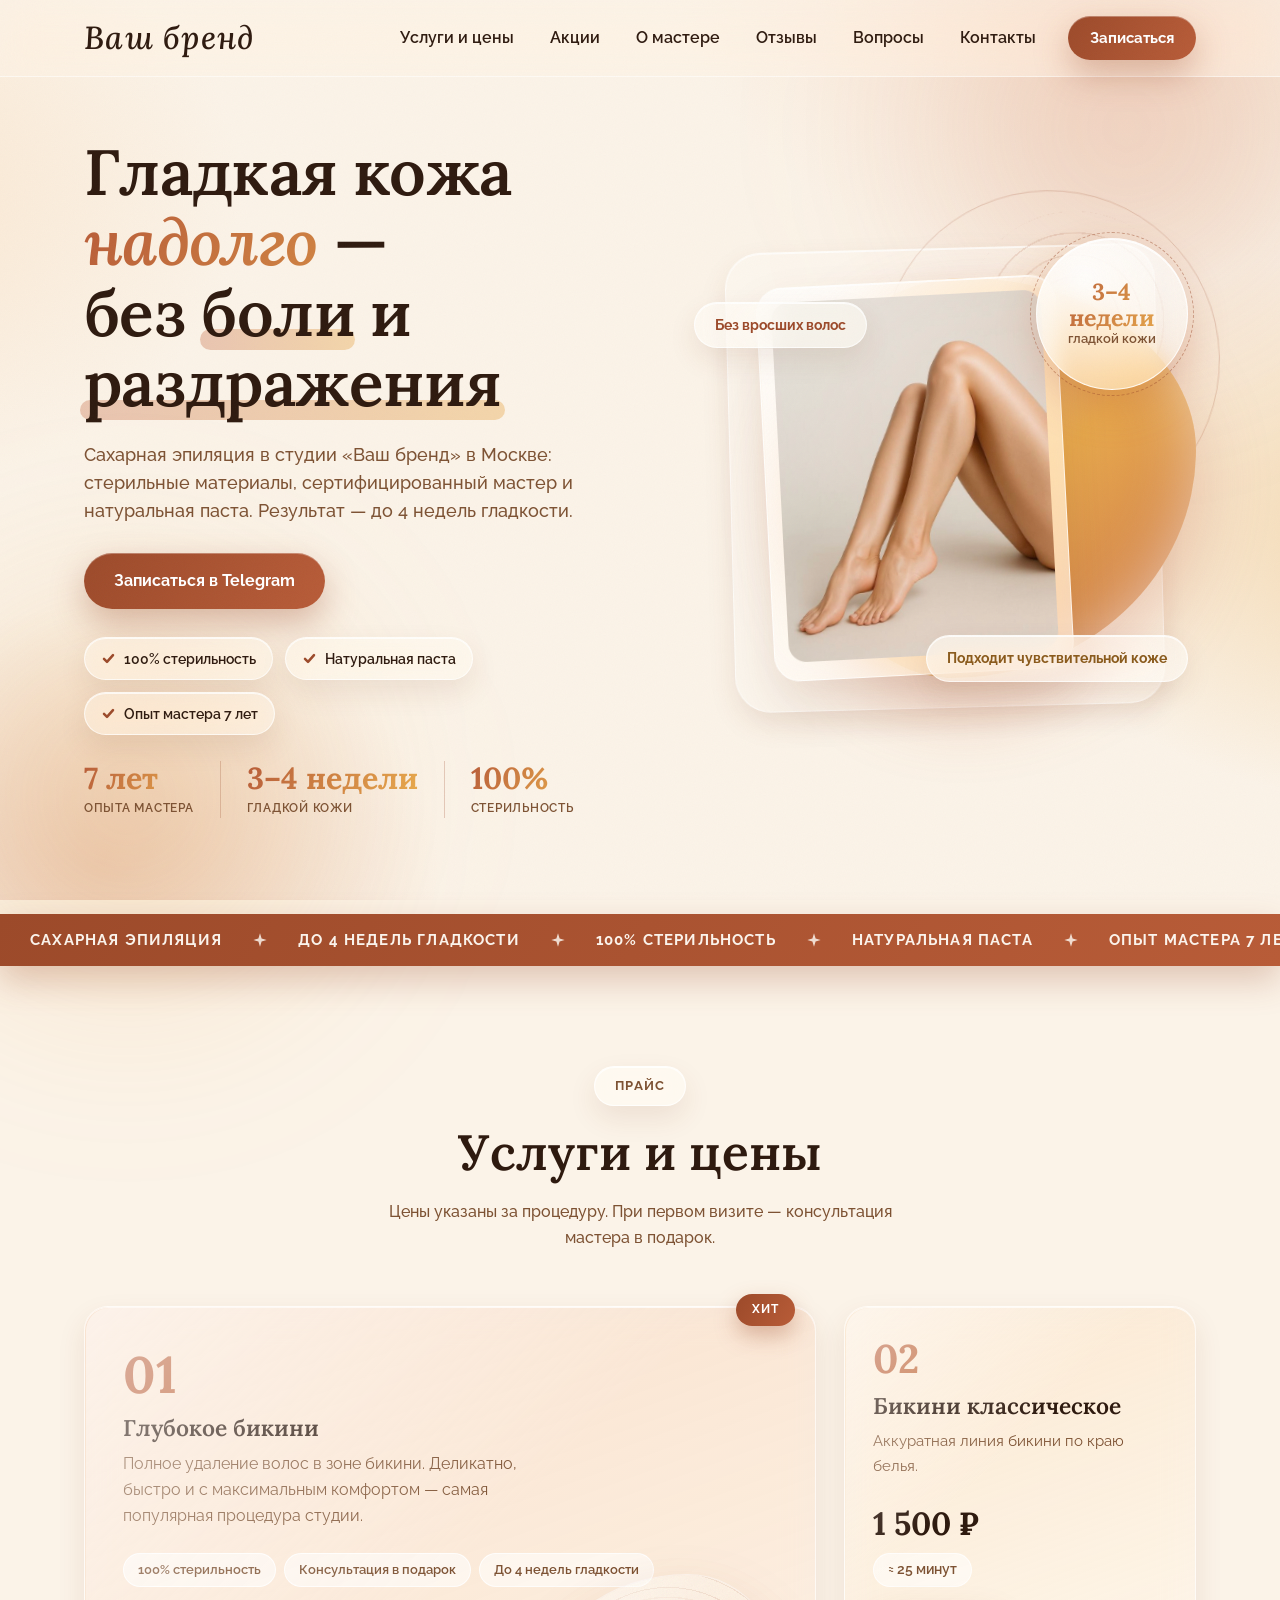
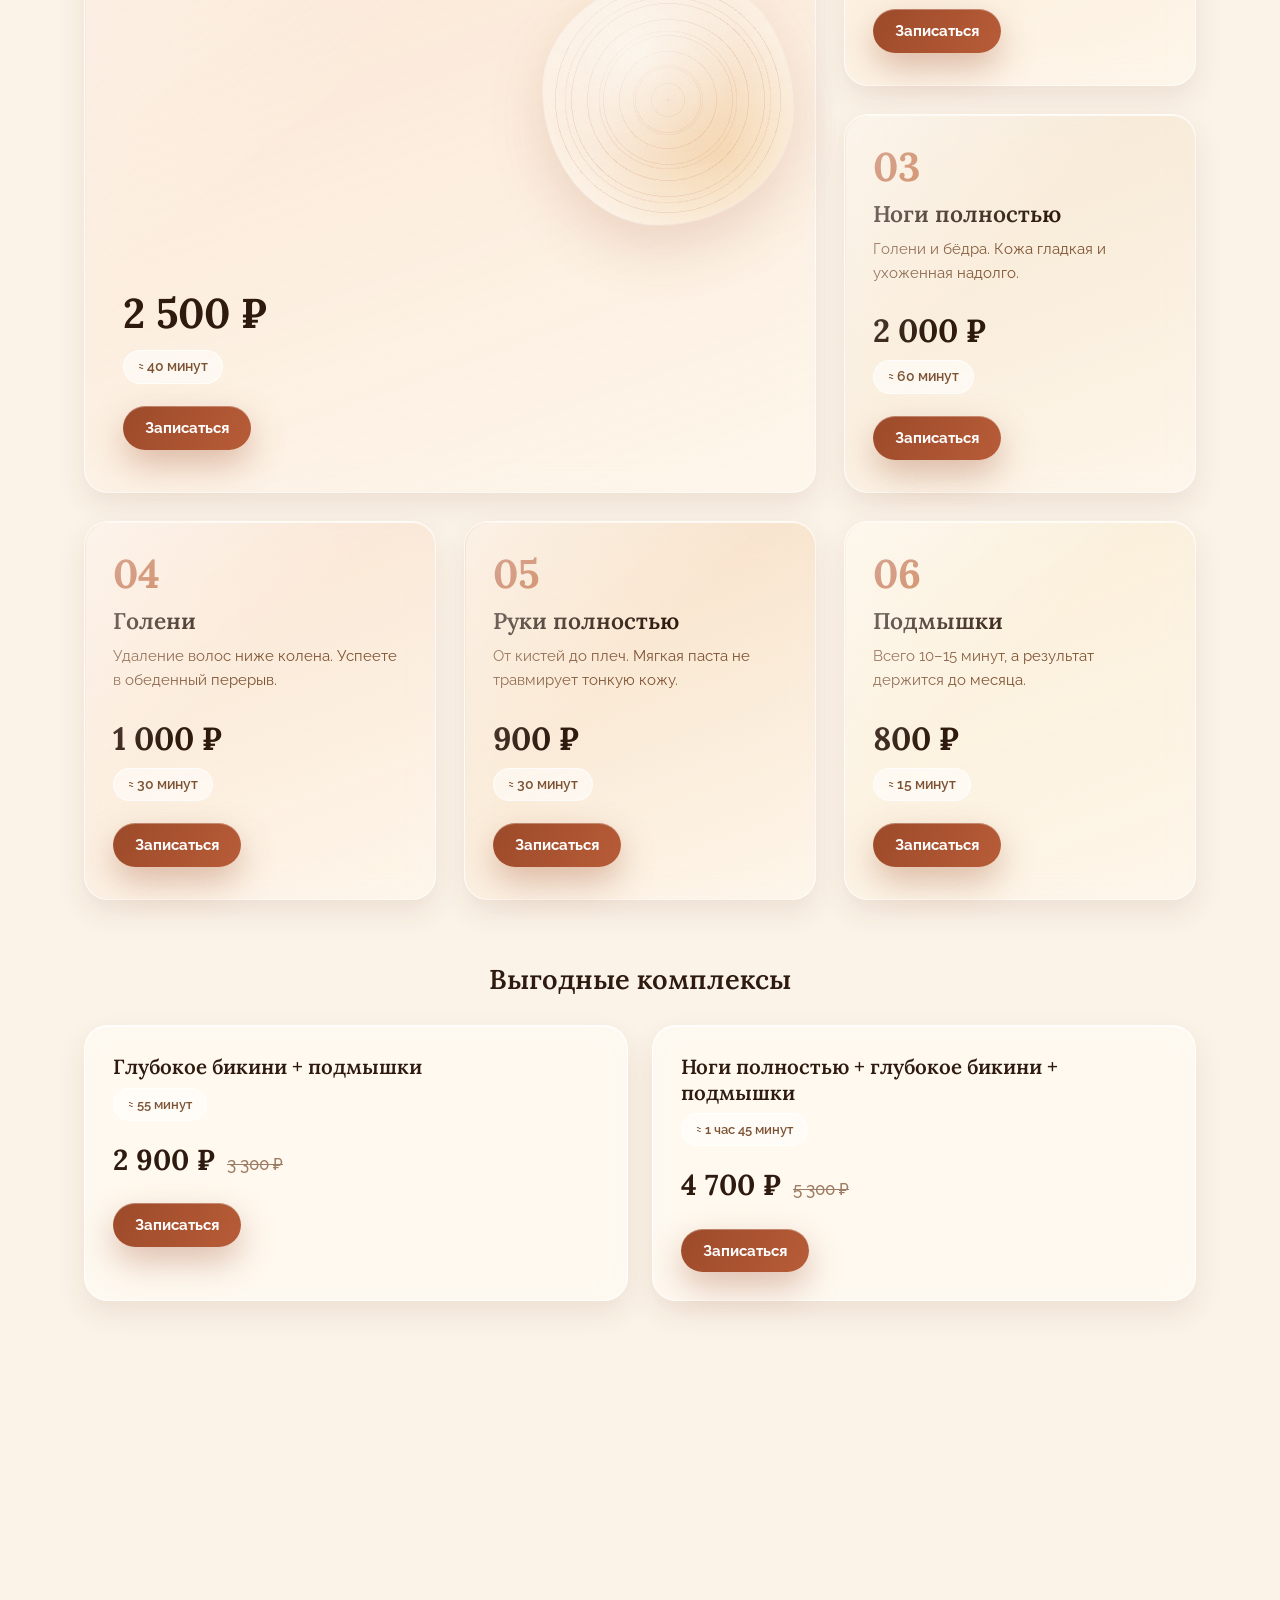
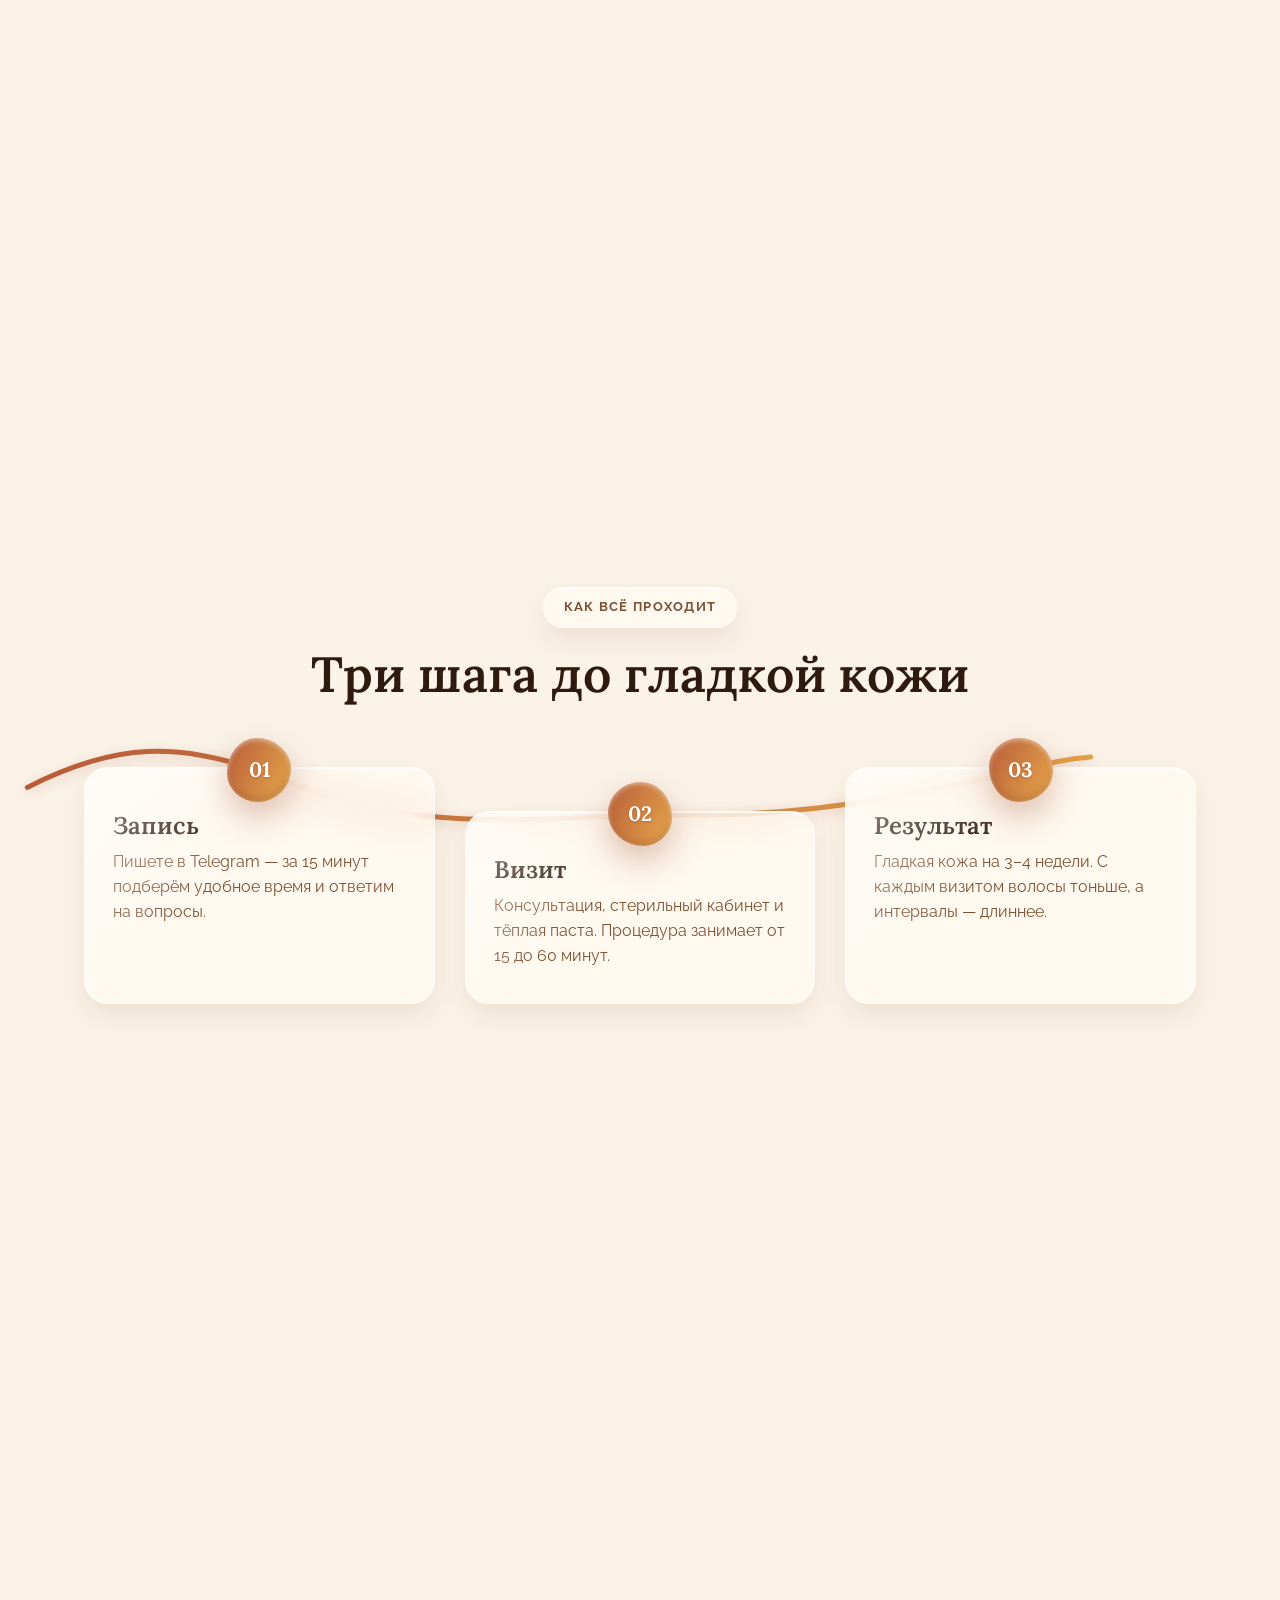
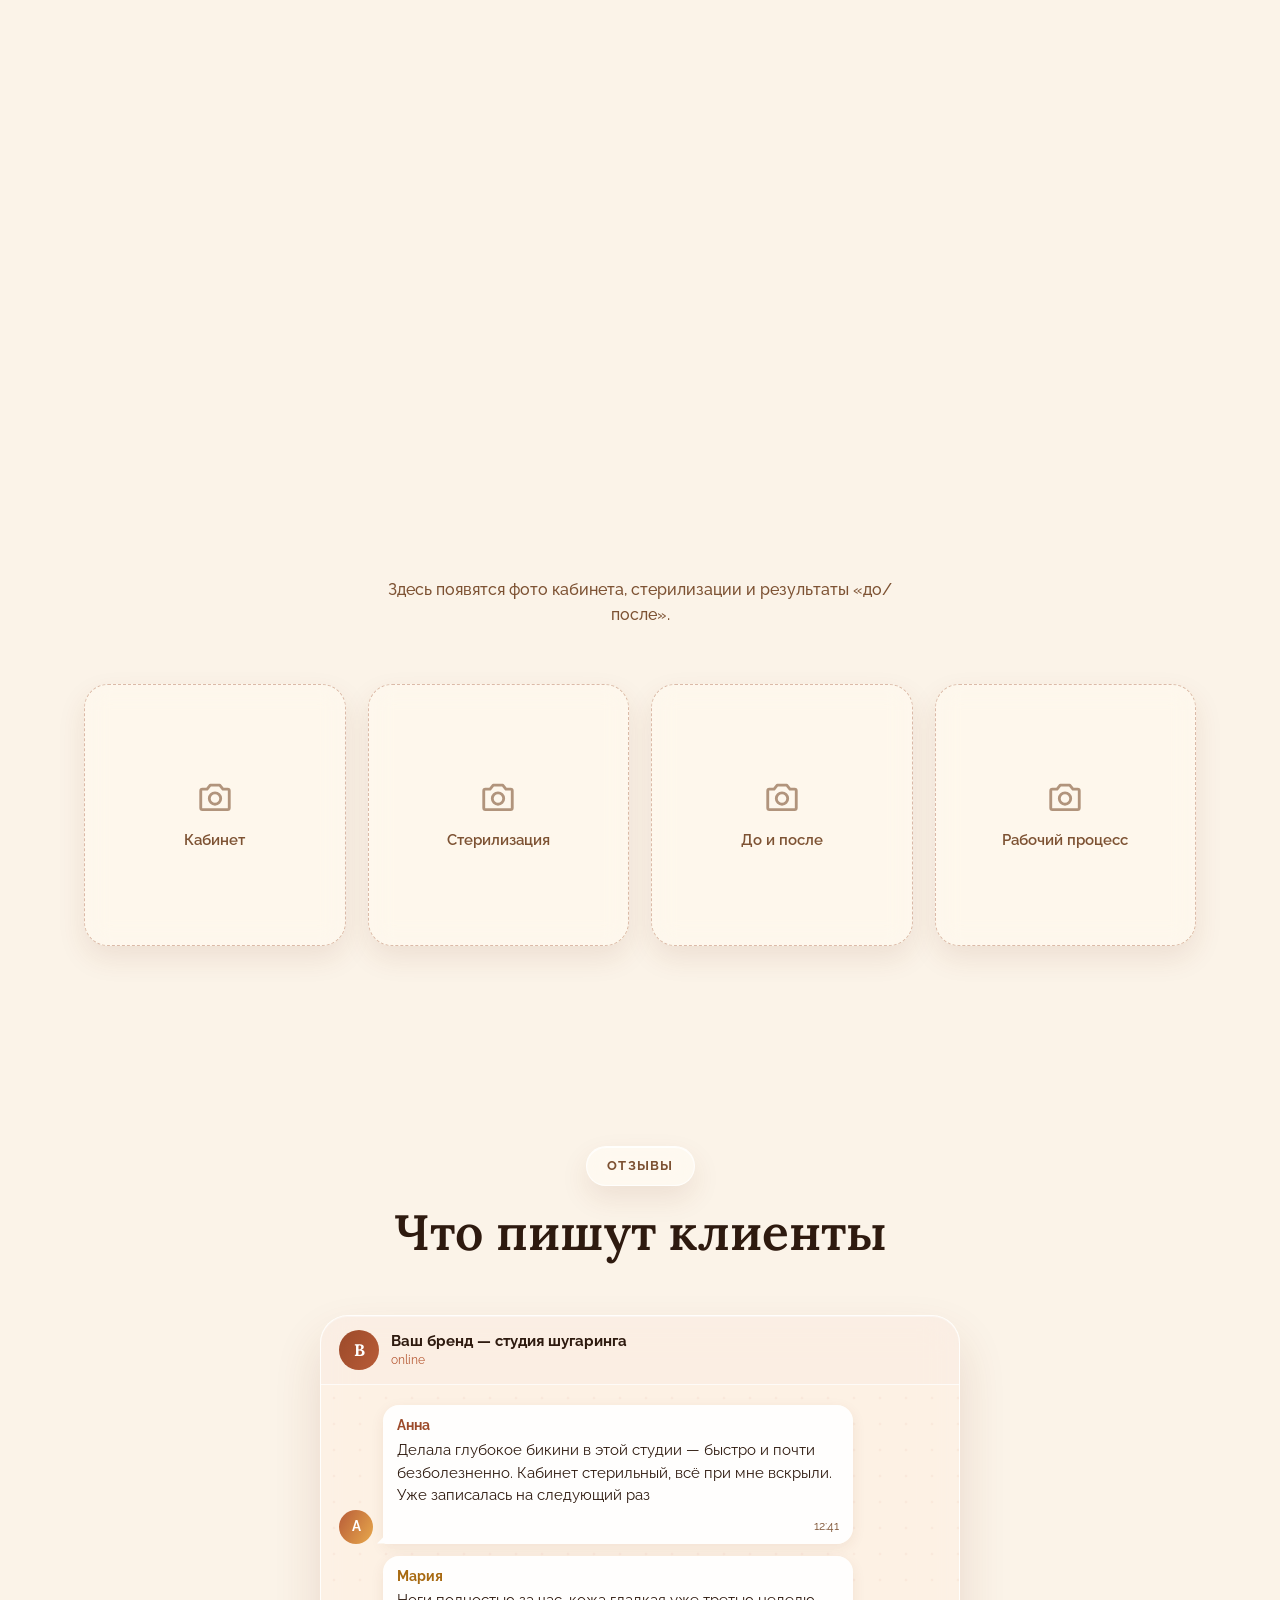
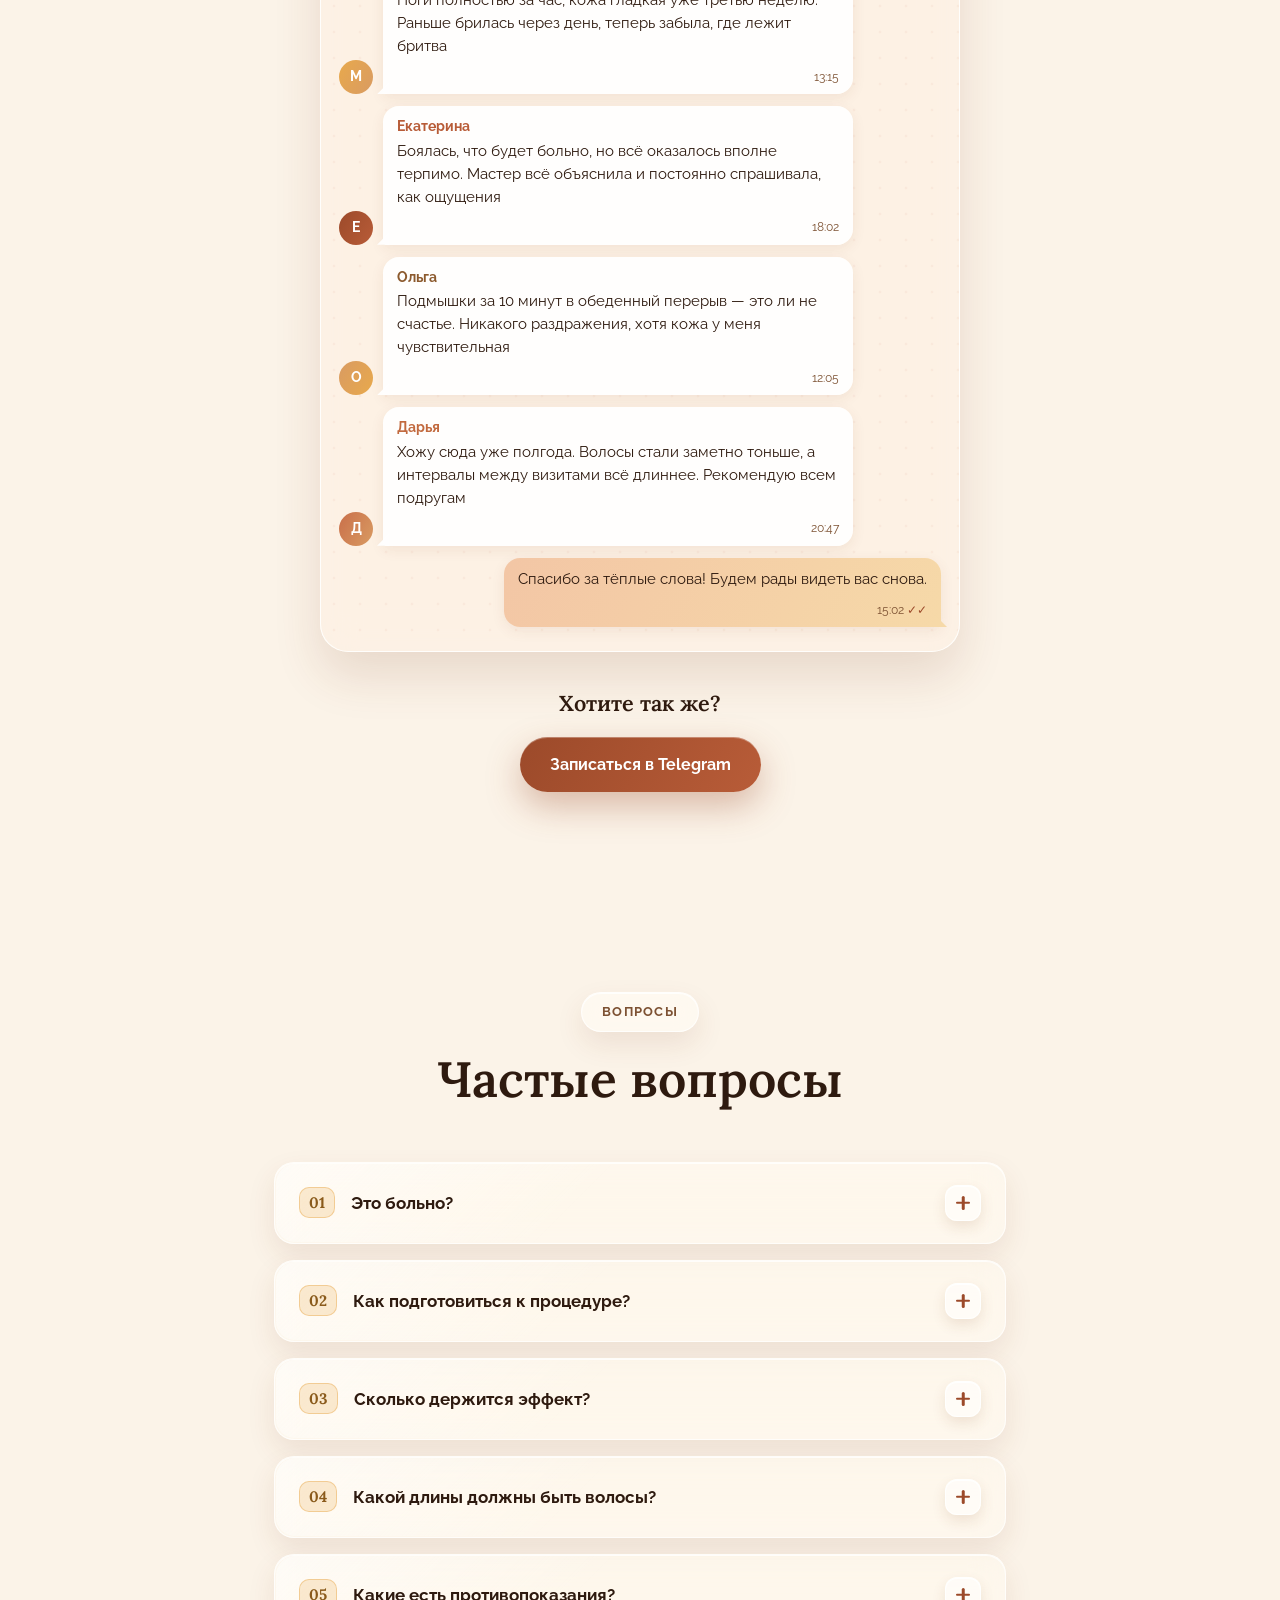
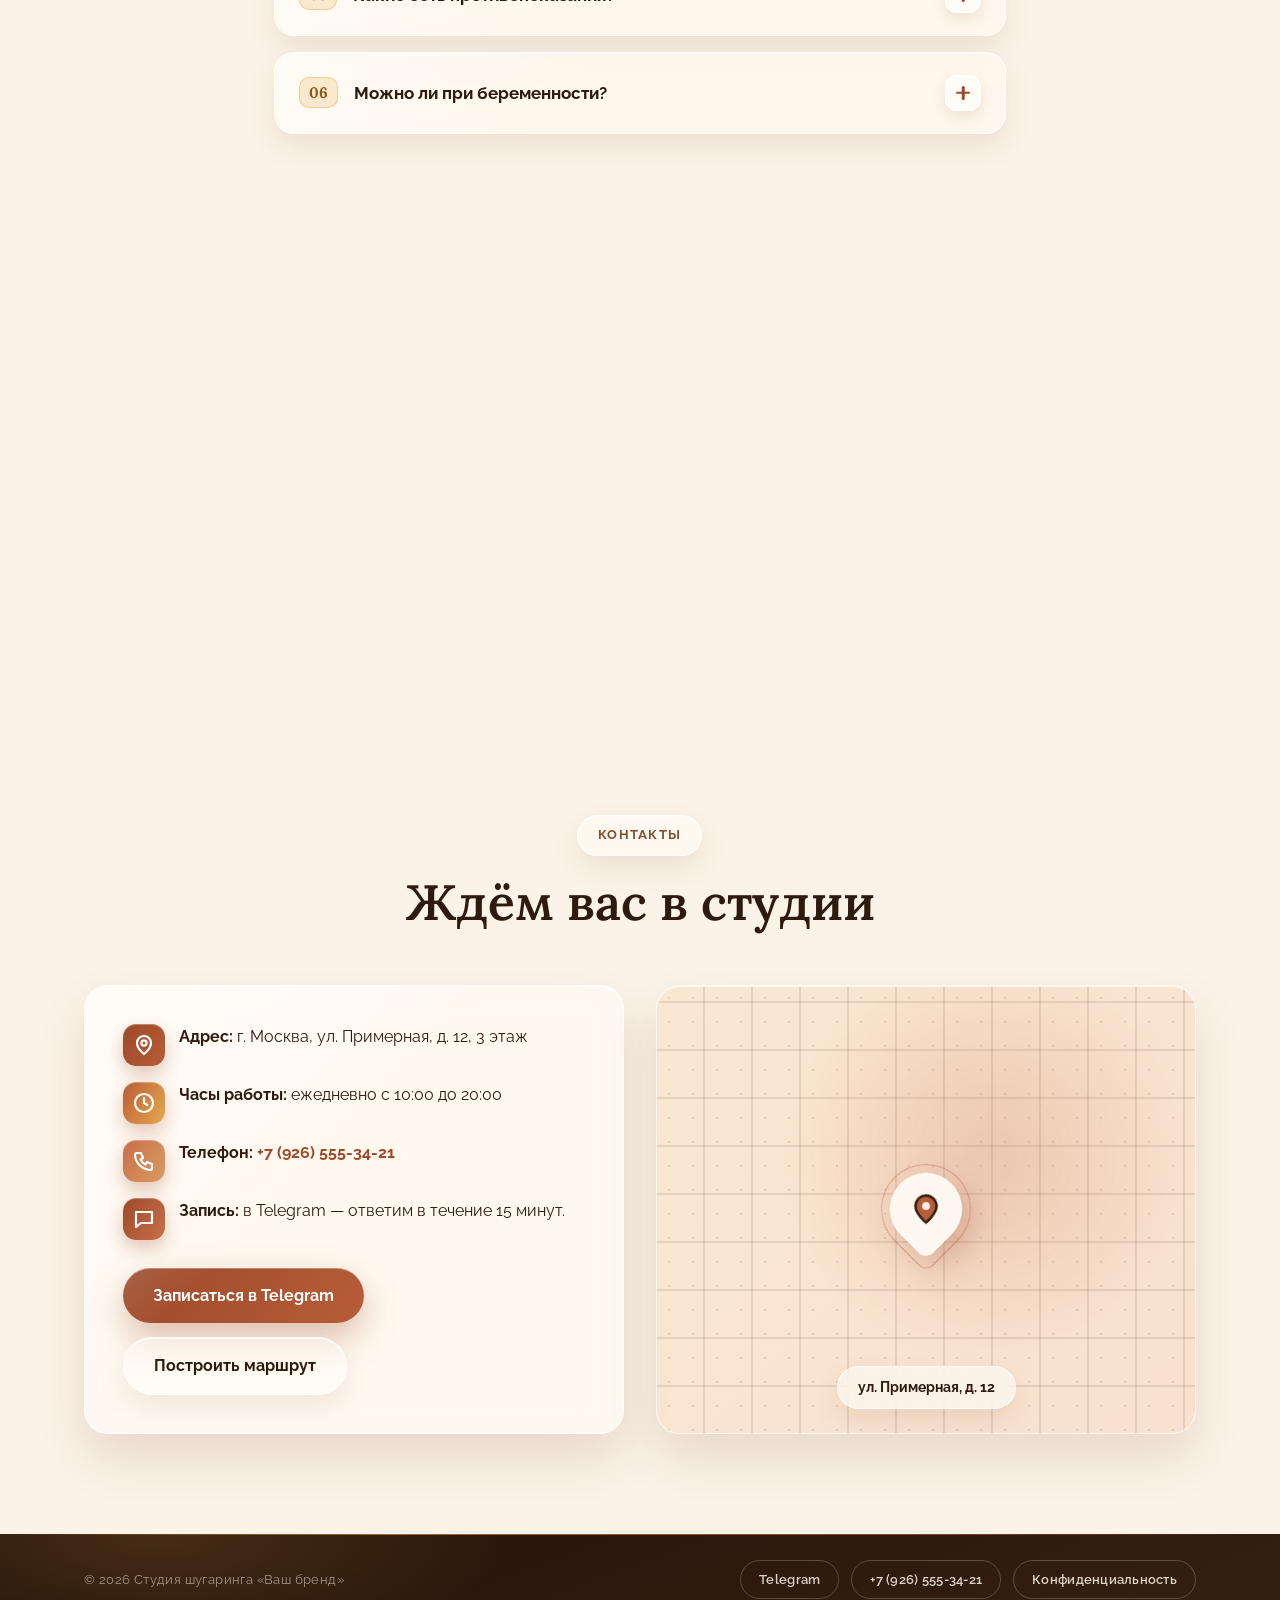
==== commit a63e2aad: "Новые секции (акции, о мастере, портфолио, сертификат), SEO-разметка, бренд-заглушка «Ваш бренд»" ====
--- a/index.html
+++ b/index.html
@@ -3,25 +3,71 @@
 <head>
   <meta charset="UTF-8">
   <meta name="viewport" content="width=device-width, initial-scale=1.0">
-  <title>Студия шугаринга Юлия — гладкая кожа надолго</title>
-  <meta name="description" content="Студия шугаринга Юлия. Профессиональная сахарная эпиляция: ноги, руки, бикини. Стерильно, безопасно, с заботой о вас.">
-  <link rel="icon" href="[data-uri]">
+  <title>Шугаринг в Москве — студия «Ваш бренд»: до 4 недель гладкости</title>
+  <meta name="description" content="Сахарная эпиляция в Москве в студии «Ваш бренд»: бикини, ноги, руки — от 800 ₽. Стерильные материалы, натуральная паста, мастер с опытом 7 лет. Запись в Telegram.">
+  <link rel="icon" href="[data-uri]">
+  <link rel="apple-touch-icon" href="apple-touch-icon.png">
+  <meta name="theme-color" content="#FBF3E8">
+  <!-- TODO: замените https://example.com на реальный домен при публикации -->
+  <link rel="canonical" href="https://example.com/">
+  <meta property="og:type" content="website">
+  <meta property="og:site_name" content="Студия шугаринга «Ваш бренд»">
+  <meta property="og:title" content="Шугаринг в Москве — студия «Ваш бренд»">
+  <meta property="og:description" content="Сахарная эпиляция: до 4 недель гладкости. Стерильно, натуральная паста, мастер с опытом 7 лет. Запись в Telegram.">
+  <meta property="og:url" content="https://example.com/">
+  <meta property="og:image" content="https://example.com/hero-legs.jpg">
+  <meta property="og:locale" content="ru_RU">
+  <meta name="twitter:card" content="summary_large_image">
   <link rel="preconnect" href="https://fonts.googleapis.com">
   <link rel="preconnect" href="https://fonts.gstatic.com" crossorigin>
-  <link href="https://fonts.googleapis.com/css2?family=Cormorant:ital,wght@0,400;0,500;0,600;1,400;1,500;1,600&family=Lora:ital,wght@0,400;0,500;0,600;0,700;1,600;1,700&family=Raleway:wght@300;400;500;600;700&display=swap" rel="stylesheet">
+  <link href="https://fonts.googleapis.com/css2?family=Lora:ital,wght@0,600;0,700;1,500;1,600&family=Raleway:wght@400;500;600;700&display=swap" rel="stylesheet">
   <link rel="stylesheet" href="styles.css">
+  <script type="application/ld+json">
+  {
+    "@context": "https://schema.org",
+    "@type": "BeautySalon",
+    "name": "Студия шугаринга «Ваш бренд»",
+    "description": "Сахарная эпиляция в Москве: глубокое бикини, ноги, руки, подмышки. Стерильные материалы, натуральная паста.",
+    "telephone": "+7 926 555-34-21",
+    "priceRange": "800–2500 ₽",
+    "address": {
+      "@type": "PostalAddress",
+      "addressCountry": "RU",
+      "addressLocality": "Москва",
+      "streetAddress": "ул. Примерная, д. 12, 3 этаж"
+    },
+    "openingHours": "Mo-Su 10:00-20:00",
+    "url": "https://example.com/"
+  }
+  </script>
+  <!-- TODO: Яндекс.Метрика — замените ВАШ_ID на номер счётчика и раскомментируйте
+  <script type="text/javascript">
+    (function(m,e,t,r,i,k,a){m[i]=m[i]||function(){(m[i].a=m[i].a||[]).push(arguments)};
+    m[i].l=1*new Date();k=e.createElement(t),a=e.getElementsByTagName(t)[0],
+    k.async=1,k.src=r,a.parentNode.insertBefore(k,a)})
+    (window, document, "script", "https://mc.yandex.ru/metrika/tag.js", "ym");
+    ym(ВАШ_ID, "init", { clickmap:true, trackLinks:true, accurateTrackBounce:true, webvisor:true });
+  </script>
+  <noscript><div><img src="https://mc.yandex.ru/watch/ВАШ_ID" style="position:absolute; left:-9999px;" alt=""></div></noscript>
+  -->
+  <!-- TODO: ссылки на Telegram убраны — добавьте атрибут href="https://t.me/..." всем кнопкам «Записаться» и в футер -->
 </head>
 <body>
   <header class="header" id="header">
     <div class="container header__inner">
-      <a class="logo" href="#hero">Юлия</a>
+      <a class="logo" href="#hero">Ваш бренд</a>
       <nav class="nav" id="nav" aria-label="Основная навигация">
         <a href="#services" class="nav__link">Услуги и цены</a>
+        <a href="#promo" class="nav__link">Акции</a>
+        <a href="#master" class="nav__link">О мастере</a>
         <a href="#reviews" class="nav__link">Отзывы</a>
         <a href="#faq" class="nav__link">Вопросы</a>
         <a href="#contacts" class="nav__link">Контакты</a>
-        <a href="https://t.me/Yulia_Kisieva" class="btn btn--small">Записаться</a>
+        <a class="btn btn--small">Записаться</a>
       </nav>
+      <a class="header__phone" href="tel:+79265553421" aria-label="Позвонить: +7 926 555-34-21">
+        <svg viewBox="0 0 24 24" aria-hidden="true"><path d="M5 4h4l2 5-2.5 1.5a12 12 0 0 0 5 5L15 13l5 2v4a2 2 0 0 1-2 2A16 16 0 0 1 3 6a2 2 0 0 1 2-2z" fill="none" stroke="currentColor" stroke-width="2.2" stroke-linejoin="round"/></svg>
+      </a>
       <button class="burger" id="burger" aria-label="Открыть меню" aria-expanded="false">
         <span></span><span></span><span></span>
       </button>
@@ -33,9 +79,9 @@
       <div class="container hero__inner">
         <div class="hero__text" data-stagger>
           <h1 class="reveal">Гладкая кожа <em>надолго</em> —<br>без <span class="strike">боли</span> и <span class="strike">раздражения</span></h1>
-          <p class="hero__subtitle reveal">Сахарная эпиляция в студии Юлия: стерильные материалы, сертифицированный мастер и натуральная паста. Результат — до 4 недель гладкости.</p>
+          <p class="hero__subtitle reveal">Сахарная эпиляция в студии «Ваш бренд» в Москве: стерильные материалы, сертифицированный мастер и натуральная паста. Результат — до 4 недель гладкости.</p>
           <div class="hero__actions reveal">
-            <a class="btn" href="https://t.me/Yulia_Kisieva">Записаться в Telegram</a>
+            <a class="btn">Записаться в Telegram</a>
           </div>
           <ul class="hero__points reveal">
             <li>
@@ -71,7 +117,7 @@
           <div class="hero__panel"></div>
           <div class="hero__blob"></div>
           <div class="polaroid">
-            <img class="polaroid__art" src="hero-legs.jpg" alt="Гладкие ноги после шугаринга" loading="eager" decoding="async">
+            <img class="polaroid__art" src="hero-legs.jpg" alt="Гладкие ноги после шугаринга" width="736" height="1066" loading="eager" decoding="async">
           </div>
           <div class="glass-badge">
             <p class="glass-badge__text"><strong>3–4 недели</strong>гладкой кожи</p>
@@ -133,7 +179,7 @@
             </ul>
             <p class="service-card__price">2 500 ₽</p>
             <p class="service-card__time">≈ 40 минут</p>
-            <a class="btn btn--small" href="https://t.me/Yulia_Kisieva">Записаться</a>
+            <a class="btn btn--small">Записаться</a>
           </article>
           <article class="service-card service-card--yellow reveal">
             <p class="service-card__num" aria-hidden="true">02</p>
@@ -141,7 +187,7 @@
             <p class="service-card__desc">Аккуратная линия бикини по краю белья.</p>
             <p class="service-card__price">1 500 ₽</p>
             <p class="service-card__time">≈ 25 минут</p>
-            <a class="btn btn--small" href="https://t.me/Yulia_Kisieva">Записаться</a>
+            <a class="btn btn--small">Записаться</a>
           </article>
           <article class="service-card service-card--mint reveal">
             <p class="service-card__num" aria-hidden="true">03</p>
@@ -149,7 +195,7 @@
             <p class="service-card__desc">Голени и бёдра. Кожа гладкая и ухоженная надолго.</p>
             <p class="service-card__price">2 000 ₽</p>
             <p class="service-card__time">≈ 60 минут</p>
-            <a class="btn btn--small" href="https://t.me/Yulia_Kisieva">Записаться</a>
+            <a class="btn btn--small">Записаться</a>
           </article>
           <article class="service-card service-card--lavender reveal">
             <p class="service-card__num" aria-hidden="true">04</p>
@@ -157,7 +203,7 @@
             <p class="service-card__desc">Удаление волос ниже колена. Успеете в обеденный перерыв.</p>
             <p class="service-card__price">1 000 ₽</p>
             <p class="service-card__time">≈ 30 минут</p>
-            <a class="btn btn--small" href="https://t.me/Yulia_Kisieva">Записаться</a>
+            <a class="btn btn--small">Записаться</a>
           </article>
           <article class="service-card service-card--peach reveal">
             <p class="service-card__num" aria-hidden="true">05</p>
@@ -165,7 +211,7 @@
             <p class="service-card__desc">От кистей до плеч. Мягкая паста не травмирует тонкую кожу.</p>
             <p class="service-card__price">900 ₽</p>
             <p class="service-card__time">≈ 30 минут</p>
-            <a class="btn btn--small" href="https://t.me/Yulia_Kisieva">Записаться</a>
+            <a class="btn btn--small">Записаться</a>
           </article>
           <article class="service-card service-card--blue reveal">
             <p class="service-card__num" aria-hidden="true">06</p>
@@ -173,7 +219,51 @@
             <p class="service-card__desc">Всего 10–15 минут, а результат держится до месяца.</p>
             <p class="service-card__price">800 ₽</p>
             <p class="service-card__time">≈ 15 минут</p>
-            <a class="btn btn--small" href="https://t.me/Yulia_Kisieva">Записаться</a>
+            <a class="btn btn--small">Записаться</a>
+          </article>
+        </div>
+        <!-- TODO: цены комплексов — заглушки, скорректируйте под свой прайс -->
+        <div class="combos">
+          <h3 class="combos__title reveal">Выгодные комплексы</h3>
+          <div class="combos__grid" data-stagger>
+            <article class="combo-card reveal">
+              <p class="combo-card__name">Глубокое бикини + подмышки</p>
+              <p class="combo-card__time">≈ 55 минут</p>
+              <p class="combo-card__price">2 900 ₽ <s>3 300 ₽</s></p>
+              <a class="btn btn--small">Записаться</a>
+            </article>
+            <article class="combo-card reveal">
+              <p class="combo-card__name">Ноги полностью + глубокое бикини + подмышки</p>
+              <p class="combo-card__time">≈ 1 час 45 минут</p>
+              <p class="combo-card__price">4 700 ₽ <s>5 300 ₽</s></p>
+              <a class="btn btn--small">Записаться</a>
+            </article>
+          </div>
+        </div>
+      </div>
+    </section>
+
+    <section class="section promo" id="promo">
+      <div class="container">
+        <p class="sticker reveal">Акции</p>
+        <h2 class="reveal">Специальные предложения</h2>
+        <!-- TODO: условия акций — заглушки, замените на актуальные -->
+        <p class="section__subtitle reveal">Актуальные условия уточняйте при записи — расскажем, что действует сейчас.</p>
+        <div class="promo__grid" data-stagger>
+          <article class="promo-card reveal">
+            <p class="promo-card__badge">−15%</p>
+            <h3>Первый визит</h3>
+            <p>Скидка на любую процедуру при первом посещении — познакомьтесь с мастером и студией.</p>
+          </article>
+          <article class="promo-card reveal">
+            <p class="promo-card__badge">−10%</p>
+            <h3>Приведи подругу</h3>
+            <p>Приходите вместе — скидка обеим. Записаться можно на одно время или в разные дни.</p>
+          </article>
+          <article class="promo-card reveal">
+            <p class="promo-card__badge">5 + 1</p>
+            <h3>Абонемент</h3>
+            <p>Пять процедур одной зоны — шестая в подарок. Выгодно, если ходите регулярно.</p>
           </article>
         </div>
       </div>
@@ -213,6 +303,60 @@
       </div>
     </section>
 
+    <section class="section master" id="master">
+      <div class="container master__inner">
+        <div class="master__photo reveal">
+          <div class="master__frame">
+            <!-- TODO: замените заглушку на фото мастера: <img class="master__img" src="master.jpg" alt="Мастер студии"> -->
+            <div class="master__placeholder" role="img" aria-label="Место для фото мастера">
+              <svg viewBox="0 0 24 24" aria-hidden="true"><path d="M4 7h3l2-2.5h6L17 7h3a1 1 0 0 1 1 1v11a1 1 0 0 1-1 1H4a1 1 0 0 1-1-1V8a1 1 0 0 1 1-1z" fill="none" stroke="currentColor" stroke-width="1.8" stroke-linejoin="round"/><circle cx="12" cy="13" r="3.6" fill="none" stroke="currentColor" stroke-width="1.8"/></svg>
+              <span>Фото мастера</span>
+            </div>
+          </div>
+        </div>
+        <div class="master__text" data-stagger>
+          <p class="sticker reveal">О мастере</p>
+          <h2 class="reveal">Ваш мастер</h2>
+          <p class="master__lead reveal">Мастер сахарной эпиляции с семилетним стажем. Работает быстро и деликатно, объясняет каждый шаг и следит, чтобы вам было спокойно и комфортно.</p>
+          <ul class="master__facts reveal">
+            <li>7 лет опыта и сотни постоянных клиентов</li>
+            <!-- TODO: укажите название школы и сертификатов -->
+            <li>Сертифицированный мастер, регулярное повышение квалификации</li>
+            <li>Стерильность: крафт-пакеты, одноразовые пелёнки и перчатки</li>
+            <li>Подбирает пасту под тип кожи и зону процедуры</li>
+          </ul>
+          <a class="btn reveal">Записаться к мастеру</a>
+        </div>
+      </div>
+    </section>
+
+    <section class="section portfolio" id="portfolio">
+      <div class="container">
+        <p class="sticker reveal">Портфолио</p>
+        <h2 class="reveal">Атмосфера студии</h2>
+        <p class="section__subtitle reveal">Здесь появятся фото кабинета, стерилизации и результаты «до/после».</p>
+        <!-- TODO: замените заглушки на реальные фото: <img src="..." alt="..."> -->
+        <div class="portfolio__grid" data-stagger>
+          <div class="portfolio__tile reveal">
+            <svg viewBox="0 0 24 24" aria-hidden="true"><path d="M4 7h3l2-2.5h6L17 7h3a1 1 0 0 1 1 1v11a1 1 0 0 1-1 1H4a1 1 0 0 1-1-1V8a1 1 0 0 1 1-1z" fill="none" stroke="currentColor" stroke-width="1.8" stroke-linejoin="round"/><circle cx="12" cy="13" r="3.6" fill="none" stroke="currentColor" stroke-width="1.8"/></svg>
+            <span>Кабинет</span>
+          </div>
+          <div class="portfolio__tile reveal">
+            <svg viewBox="0 0 24 24" aria-hidden="true"><path d="M4 7h3l2-2.5h6L17 7h3a1 1 0 0 1 1 1v11a1 1 0 0 1-1 1H4a1 1 0 0 1-1-1V8a1 1 0 0 1 1-1z" fill="none" stroke="currentColor" stroke-width="1.8" stroke-linejoin="round"/><circle cx="12" cy="13" r="3.6" fill="none" stroke="currentColor" stroke-width="1.8"/></svg>
+            <span>Стерилизация</span>
+          </div>
+          <div class="portfolio__tile reveal">
+            <svg viewBox="0 0 24 24" aria-hidden="true"><path d="M4 7h3l2-2.5h6L17 7h3a1 1 0 0 1 1 1v11a1 1 0 0 1-1 1H4a1 1 0 0 1-1-1V8a1 1 0 0 1 1-1z" fill="none" stroke="currentColor" stroke-width="1.8" stroke-linejoin="round"/><circle cx="12" cy="13" r="3.6" fill="none" stroke="currentColor" stroke-width="1.8"/></svg>
+            <span>До и после</span>
+          </div>
+          <div class="portfolio__tile reveal">
+            <svg viewBox="0 0 24 24" aria-hidden="true"><path d="M4 7h3l2-2.5h6L17 7h3a1 1 0 0 1 1 1v11a1 1 0 0 1-1 1H4a1 1 0 0 1-1-1V8a1 1 0 0 1 1-1z" fill="none" stroke="currentColor" stroke-width="1.8" stroke-linejoin="round"/><circle cx="12" cy="13" r="3.6" fill="none" stroke="currentColor" stroke-width="1.8"/></svg>
+            <span>Рабочий процесс</span>
+          </div>
+        </div>
+      </div>
+    </section>
+
     <section class="section reviews" id="reviews">
       <div class="container container--narrow">
         <p class="sticker reveal">Отзывы</p>
@@ -220,9 +364,9 @@
         <!-- TODO: заменить тексты отзывов на реальные -->
         <div class="chat">
           <div class="chat__header">
-            <span class="chat__avatar" aria-hidden="true">С</span>
+            <span class="chat__avatar" aria-hidden="true">В</span>
             <div class="chat__meta">
-              <strong>Сахар — студия шугаринга</strong>
+              <strong>Ваш бренд — студия шугаринга</strong>
               <span>online</span>
             </div>
           </div>
@@ -231,7 +375,7 @@
               <span class="msg__avatar" aria-hidden="true">А</span>
               <div class="msg__bubble">
                 <p class="msg__name">Анна</p>
-                <p class="msg__text">Делала глубокое бикини у Юлии — быстро и почти безболезненно. Кабинет стерильный, всё при мне вскрыли. Уже записалась на следующий раз</p>
+                <p class="msg__text">Делала глубокое бикини в этой студии — быстро и почти безболезненно. Кабинет стерильный, всё при мне вскрыли. Уже записалась на следующий раз</p>
                 <span class="msg__time">12:41</span>
               </div>
             </div>
@@ -247,7 +391,7 @@
               <span class="msg__avatar" aria-hidden="true">Е</span>
               <div class="msg__bubble">
                 <p class="msg__name">Екатерина</p>
-                <p class="msg__text">Боялась, что будет больно, но всё оказалось вполне терпимо. Юлия всё объяснила и постоянно спрашивала, как ощущения</p>
+                <p class="msg__text">Боялась, что будет больно, но всё оказалось вполне терпимо. Мастер всё объяснила и постоянно спрашивала, как ощущения</p>
                 <span class="msg__time">18:02</span>
               </div>
             </div>
@@ -263,7 +407,7 @@
               <span class="msg__avatar" aria-hidden="true">Д</span>
               <div class="msg__bubble">
                 <p class="msg__name">Дарья</p>
-                <p class="msg__text">Хожу к Юле уже полгода. Волосы стали заметно тоньше, а интервалы между визитами всё длиннее. Рекомендую всем подругам</p>
+                <p class="msg__text">Хожу сюда уже полгода. Волосы стали заметно тоньше, а интервалы между визитами всё длиннее. Рекомендую всем подругам</p>
                 <span class="msg__time">20:47</span>
               </div>
             </div>
@@ -277,7 +421,7 @@
         </div>
         <div class="reviews__cta reveal">
           <p>Хотите так же?</p>
-          <a class="btn" href="https://t.me/Yulia_Kisieva">Записаться в Telegram</a>
+          <a class="btn">Записаться в Telegram</a>
         </div>
       </div>
     </section>
@@ -288,50 +432,89 @@
         <h2 class="reveal">Частые вопросы</h2>
         <div class="faq__list" data-stagger>
           <div class="faq-item reveal">
-            <button class="faq-item__question" aria-expanded="false">
+            <button class="faq-item__question" aria-expanded="false" aria-controls="faq-a1">
               Это больно?
               <span class="faq-item__icon" aria-hidden="true"></span>
             </button>
-            <div class="faq-item__answer">
+            <div class="faq-item__answer" id="faq-a1">
               <p>Ощущения индивидуальны, но шугаринг переносится легче воска: паста снимается по направлению роста волос и не травмирует кожу. С каждой процедурой волосы становятся тоньше, а дискомфорт — меньше.</p>
             </div>
           </div>
           <div class="faq-item reveal">
-            <button class="faq-item__question" aria-expanded="false">
+            <button class="faq-item__question" aria-expanded="false" aria-controls="faq-a2">
               Как подготовиться к процедуре?
               <span class="faq-item__icon" aria-hidden="true"></span>
             </button>
-            <div class="faq-item__answer">
+            <div class="faq-item__answer" id="faq-a2">
               <p>За 2–3 дня сделайте лёгкий скраб, в день визита не наносите кремы и масла, приходите в свободной одежде. Длина волос — от 4–5 мм.</p>
             </div>
           </div>
           <div class="faq-item reveal">
-            <button class="faq-item__question" aria-expanded="false">
+            <button class="faq-item__question" aria-expanded="false" aria-controls="faq-a3">
               Сколько держится эффект?
               <span class="faq-item__icon" aria-hidden="true"></span>
             </button>
-            <div class="faq-item__answer">
+            <div class="faq-item__answer" id="faq-a3">
               <p>В среднем 3–4 недели. При регулярных процедурах волосы растут медленнее и становятся тоньше, а интервалы между визитами увеличиваются.</p>
             </div>
           </div>
           <div class="faq-item reveal">
-            <button class="faq-item__question" aria-expanded="false">
+            <button class="faq-item__question" aria-expanded="false" aria-controls="faq-a4">
               Какой длины должны быть волосы?
               <span class="faq-item__icon" aria-hidden="true"></span>
             </button>
-            <div class="faq-item__answer">
+            <div class="faq-item__answer" id="faq-a4">
               <p>Оптимально 4–5 мм — это примерно две недели после бритья. Если волосы длиннее 8 мм, мастер аккуратно укоротит их перед процедурой.</p>
             </div>
           </div>
           <div class="faq-item reveal">
-            <button class="faq-item__question" aria-expanded="false">
+            <button class="faq-item__question" aria-expanded="false" aria-controls="faq-a5">
               Какие есть противопоказания?
               <span class="faq-item__icon" aria-hidden="true"></span>
             </button>
-            <div class="faq-item__answer">
+            <div class="faq-item__answer" id="faq-a5">
               <p>Повреждения и воспаления кожи в зоне процедуры, кожные заболевания в стадии обострения, сахарный диабет в стадии декомпенсации. При беременности и варикозе — предварительно проконсультируйтесь с врачом.</p>
             </div>
           </div>
+          <div class="faq-item reveal">
+            <button class="faq-item__question" aria-expanded="false" aria-controls="faq-a6">
+              Можно ли при беременности?
+              <span class="faq-item__icon" aria-hidden="true"></span>
+            </button>
+            <div class="faq-item__answer" id="faq-a6">
+              <p>Шугаринг не запрещён при нормально протекающей беременности, но сначала посоветуйтесь с врачом. Кожа в этот период чувствительнее, поэтому мастер работает особенно деликатно и подбирает мягкую пасту.</p>
+            </div>
+          </div>
+          <div class="faq-item reveal">
+            <button class="faq-item__question" aria-expanded="false" aria-controls="faq-a7">
+              Чем шугаринг лучше воска и бритвы?
+              <span class="faq-item__icon" aria-hidden="true"></span>
+            </button>
+            <div class="faq-item__answer" id="faq-a7">
+              <p>Паста снимается по направлению роста волос, поэтому они не обламываются и не врастают, а кожа травмируется меньше, чем воском. По сравнению с бритвой результат держится не 2–3 дня, а 3–4 недели.</p>
+            </div>
+          </div>
+          <div class="faq-item reveal">
+            <button class="faq-item__question" aria-expanded="false" aria-controls="faq-a8">
+              Как ухаживать за кожей после процедуры?
+              <span class="faq-item__icon" aria-hidden="true"></span>
+            </button>
+            <div class="faq-item__answer" id="faq-a8">
+              <p>В первые сутки — без горячего душа, спорта, сауны и солярия. Через 2–3 дня начните пользоваться мягким скрабом 1–2 раза в неделю и ежедневно увлажняйте кожу — это предотвратит врастание волос.</p>
+            </div>
+          </div>
+        </div>
+      </div>
+    </section>
+
+    <section class="section gift" id="gift">
+      <div class="container">
+        <div class="gift__banner reveal">
+          <div class="gift__text">
+            <h2>Подарочный сертификат</h2>
+            <p>Порадуйте близких: сертификат на любую процедуру или сумму от 1 000 ₽. Оформим за 5 минут в Telegram.</p>
+          </div>
+          <a class="btn btn--ghost gift__btn">Хочу сертификат</a>
         </div>
       </div>
     </section>
@@ -344,7 +527,7 @@
           <div class="contacts__info reveal">
             <p class="contacts__row">
               <svg viewBox="0 0 24 24" aria-hidden="true"><path d="M12 21s-7-5.6-7-11a7 7 0 1 1 14 0c0 5.4-7 11-7 11z" fill="none" stroke="currentColor" stroke-width="2.2" stroke-linejoin="round"/><circle cx="12" cy="10" r="2.6" fill="none" stroke="currentColor" stroke-width="2.2"/></svg>
-              <span><strong>Адрес:</strong> г. Владикавказ, ул. Зураба Магкаева, 75А, 2 этаж</span>
+              <span><strong>Адрес:</strong> г. Москва, ул. Примерная, д. 12, 3 этаж</span>
             </p>
             <p class="contacts__row">
               <svg viewBox="0 0 24 24" aria-hidden="true"><circle cx="12" cy="12" r="9" fill="none" stroke="currentColor" stroke-width="2.2"/><path d="M12 7v5l3.4 2" fill="none" stroke="currentColor" stroke-width="2.2" stroke-linecap="round"/></svg>
@@ -352,21 +535,22 @@
             </p>
             <p class="contacts__row">
               <svg viewBox="0 0 24 24" aria-hidden="true"><path d="M5 4h4l2 5-2.5 1.5a12 12 0 0 0 5 5L15 13l5 2v4a2 2 0 0 1-2 2A16 16 0 0 1 3 6a2 2 0 0 1 2-2z" fill="none" stroke="currentColor" stroke-width="2.2" stroke-linejoin="round"/></svg>
-              <span><strong>Телефон:</strong> <a href="tel:+79888351112">+7 (988) 835-11-12</a></span>
+              <span><strong>Телефон:</strong> <a href="tel:+79265553421">+7 (926) 555-34-21</a></span>
             </p>
             <p class="contacts__row">
               <svg viewBox="0 0 24 24" aria-hidden="true"><path d="M4 5h16v11H9l-5 4z" fill="none" stroke="currentColor" stroke-width="2.2" stroke-linejoin="round"/></svg>
               <span><strong>Запись:</strong> в Telegram — ответим в течение 15 минут.</span>
             </p>
             <div class="contacts__actions">
-              <a class="btn" href="https://t.me/Yulia_Kisieva">Записаться в Telegram</a>
-            </div>
-          </div>
-          <div class="contacts__map reveal" role="img" aria-label="Схема проезда: ул. Зураба Магкаева, 75А">
+              <a class="btn">Записаться в Telegram</a>
+              <a class="btn btn--ghost" href="https://yandex.ru/maps/?text=%D0%9C%D0%BE%D1%81%D0%BA%D0%B2%D0%B0%2C%20%D1%83%D0%BB%D0%B8%D1%86%D0%B0%20%D0%9F%D1%80%D0%B8%D0%BC%D0%B5%D1%80%D0%BD%D0%B0%D1%8F%2C%2012" target="_blank" rel="noopener">Построить маршрут</a>
+            </div>
+          </div>
+          <div class="contacts__map reveal" role="img" aria-label="Схема проезда: ул. Примерная, д. 12">
             <span class="contacts__pin">
               <svg viewBox="0 0 24 24" aria-hidden="true"><path d="M12 21s-7-5.6-7-11a7 7 0 1 1 14 0c0 5.4-7 11-7 11z" fill="#B85C38" stroke="#2E1A0F" stroke-width="1.6"/><circle cx="12" cy="10" r="2.6" fill="#FBF3E8"/></svg>
             </span>
-            <span class="contacts__map-label">ул. Зураба Магкаева, 75А</span>
+            <span class="contacts__map-label">ул. Примерная, д. 12</span>
           </div>
         </div>
       </div>
@@ -375,13 +559,16 @@
 
   <footer class="footer">
     <div class="container footer__inner">
-      <p>© 2026 Студия шугаринга Юлия</p>
+      <p>© 2026 Студия шугаринга «Ваш бренд»</p>
       <div class="footer__social">
-        <a href="https://t.me/Yulia_Kisieva">Telegram</a>
-        <a href="tel:+79888351112">+7 (988) 835-11-12</a>
+        <a>Telegram</a>
+        <a href="tel:+79265553421">+7 (926) 555-34-21</a>
+        <a href="privacy.html">Конфиденциальность</a>
       </div>
     </div>
   </footer>
+
+  <a class="sticky-cta">Записаться в Telegram</a>
 
   <script src="script.js" defer></script>
 </body>
--- a/styles.css
+++ b/styles.css
@@ -1,5 +1,5 @@
 /* ============================================================
-   Юлия — Liquid Glass Premium в терракотово-медовой гамме
+   Ваш бренд — Liquid Glass Premium в терракотово-медовой гамме
    Тёплый mesh-фон, стекло с бликами, зернистость, bento-сетка
    ============================================================ */
 
@@ -222,6 +222,9 @@
 
 .btn--small { padding: 10px 22px; font-size: 0.92rem; }
 
+/* Кнопки-заглушки без ссылки (TODO: подставить href) не реагируют на курсор */
+a.btn:not([href]) { cursor: default; }
+
 :focus-visible { outline: 2.5px solid var(--terra-deep); outline-offset: 3px; border-radius: 6px; }
 
 /* ============ Шапка ============ */
@@ -248,7 +251,7 @@
 .logo {
   display: inline-flex;
   align-items: center;
-  font-family: 'Cormorant', Georgia, serif;
+  font-family: var(--font-head);
   font-size: 2rem;
   font-weight: 500;
   font-style: italic;
@@ -451,6 +454,7 @@
 .polaroid__art {
   display: block;
   width: 100%;
+  height: auto;
   aspect-ratio: 3 / 4;
   object-fit: cover;
   border-radius: 18px;
@@ -1257,6 +1261,33 @@
   .step-card--offset { margin-top: 0; }
   .step-card__drop { top: 26px; left: -56px; margin-left: 0; width: 56px; height: 56px; font-size: 1.15rem; }
   .contacts__grid { grid-template-columns: 1fr; }
+  /* Меню складывается в бургер уже с 900px: шесть пунктов не помещаются */
+  .burger { display: flex; }
+  .header .header__phone { display: grid; }
+  .nav {
+    position: absolute;
+    top: 76px;
+    left: 12px;
+    right: 12px;
+    flex-direction: column;
+    align-items: stretch;
+    text-align: center;
+    background: rgba(251, 243, 232, 0.94);
+    -webkit-backdrop-filter: blur(26px) saturate(1.4);
+    backdrop-filter: blur(26px) saturate(1.4);
+    border: 1px solid var(--glass-border);
+    border-radius: 22px;
+    padding: 18px;
+    gap: 6px;
+    box-shadow: var(--shadow);
+    transform: translateY(-12px) scale(0.98);
+    opacity: 0;
+    pointer-events: none;
+    transition: transform 0.35s var(--ease-fluid), opacity 0.3s ease;
+  }
+  .nav--open { transform: translateY(0) scale(1); opacity: 1; pointer-events: auto; }
+  .nav__link { font-size: 1.05rem; padding: 12px; }
+  .nav .btn { margin: 8px auto 4px; }
 }
 
 @media (max-width: 640px) {
@@ -1285,31 +1316,320 @@
   .faq-item__answer > p { padding-left: 24px; }
   .chat { border-radius: 22px; }
   .msg__bubble { max-width: 86%; }
-  .burger { display: flex; }
-  .nav {
-    position: absolute;
-    top: 76px;
-    left: 12px;
-    right: 12px;
-    flex-direction: column;
-    align-items: stretch;
-    text-align: center;
-    background: rgba(251, 243, 232, 0.94);
-    -webkit-backdrop-filter: blur(26px) saturate(1.4);
-    backdrop-filter: blur(26px) saturate(1.4);
-    border: 1px solid var(--glass-border);
-    border-radius: 22px;
-    padding: 18px;
-    gap: 6px;
-    box-shadow: var(--shadow);
-    transform: translateY(-12px) scale(0.98);
-    opacity: 0;
-    pointer-events: none;
-    transition: transform 0.35s var(--ease-fluid), opacity 0.3s ease;
-  }
-  .nav--open { transform: translateY(0) scale(1); opacity: 1; pointer-events: auto; }
-  .nav__link { font-size: 1.05rem; padding: 12px; }
-  .nav .btn { margin: 8px auto 4px; }
   .contacts__info { padding: 28px 22px; }
   .footer__inner { justify-content: center; text-align: center; }
 }
+
+/* ============ Телефон в шапке (виден ≤900px) ============ */
+.header__phone {
+  display: none;
+  place-items: center;
+  width: 46px;
+  height: 46px;
+  margin-left: auto;
+  margin-right: 10px;
+  color: var(--ink);
+  background: var(--glass);
+  -webkit-backdrop-filter: blur(12px);
+  backdrop-filter: blur(12px);
+  border: 1px solid var(--glass-border);
+  border-radius: 14px;
+  box-shadow: var(--shadow-sm);
+  transition: color 0.25s ease, background 0.25s ease;
+}
+.header__phone:hover { color: var(--terra-deep); background: var(--glass-strong); }
+.header__phone svg { width: 21px; height: 21px; }
+
+/* ============ Комплексы услуг ============ */
+.combos { margin-top: 64px; }
+.combos__title { font-size: 1.7rem; font-weight: 600; margin-bottom: 30px; }
+.combos__grid {
+  display: grid;
+  grid-template-columns: 1fr 1fr;
+  gap: 24px;
+  text-align: left;
+}
+.combo-card {
+  position: relative;
+  display: flex;
+  flex-direction: column;
+  gap: 8px;
+  padding: 28px;
+  background: var(--glass-strong);
+  -webkit-backdrop-filter: blur(16px) saturate(1.4);
+  backdrop-filter: blur(16px) saturate(1.4);
+  border: 1px solid var(--glass-border);
+  border-radius: var(--radius);
+  box-shadow: var(--shadow-sm), inset 0 1px 0 rgba(255, 255, 255, 0.75);
+  transition: transform 0.4s var(--ease-fluid), box-shadow 0.4s ease;
+}
+.combo-card:hover {
+  transform: translateY(-6px);
+  box-shadow: 0 26px 50px rgba(156, 74, 42, 0.18), inset 0 1px 0 rgba(255, 255, 255, 0.85);
+}
+.combo-card__name { font-family: var(--font-head); font-weight: 600; font-size: 1.28rem; line-height: 1.25; }
+.combo-card__time {
+  align-self: flex-start;
+  color: var(--muted);
+  font-size: 0.82rem;
+  font-weight: 600;
+  padding: 5px 14px;
+  background: rgba(255, 255, 255, 0.55);
+  border: 1px solid rgba(255, 255, 255, 0.7);
+  border-radius: 999px;
+}
+.combo-card__price {
+  font-family: var(--font-head);
+  font-weight: 700;
+  font-size: 1.8rem;
+  margin: 8px 0 12px;
+  display: flex;
+  align-items: baseline;
+  gap: 12px;
+}
+.combo-card__price s {
+  font-family: var(--font-body);
+  font-weight: 500;
+  font-size: 1.05rem;
+  color: var(--muted);
+  opacity: 0.75;
+}
+.combo-card .btn { align-self: flex-start; }
+
+/* ============ Акции ============ */
+.promo__grid {
+  display: grid;
+  grid-template-columns: repeat(3, 1fr);
+  gap: 28px;
+  text-align: left;
+}
+.promo-card {
+  position: relative;
+  background: var(--glass);
+  -webkit-backdrop-filter: blur(16px) saturate(1.4);
+  backdrop-filter: blur(16px) saturate(1.4);
+  border: 1px solid var(--glass-border);
+  border-radius: var(--radius);
+  box-shadow: var(--shadow-sm), inset 0 1px 0 rgba(255, 255, 255, 0.75);
+  padding: 32px 28px;
+  transition: transform 0.4s var(--ease-fluid), box-shadow 0.4s ease;
+}
+.promo-card:hover {
+  transform: translateY(-8px);
+  box-shadow: 0 28px 54px rgba(156, 74, 42, 0.2), inset 0 1px 0 rgba(255, 255, 255, 0.85);
+}
+.promo-card .promo-card__badge {
+  display: inline-block;
+  font-family: var(--font-head);
+  font-weight: 700;
+  font-size: 2.1rem;
+  line-height: 1;
+  margin-bottom: 16px;
+  padding: 10px 18px;
+  background: rgba(232, 169, 76, 0.2);
+  border: 1px solid rgba(232, 169, 76, 0.5);
+  border-radius: 16px;
+  color: var(--terra-deep);
+}
+.promo-card h3 { font-size: 1.35rem; font-weight: 600; margin-bottom: 10px; }
+.promo-card p { color: var(--muted); font-size: 0.95rem; }
+
+/* ============ О мастере ============ */
+.section > .container.master__inner {
+  display: grid;
+  grid-template-columns: 0.85fr 1.15fr;
+  gap: 64px;
+  align-items: center;
+  text-align: left;
+}
+.master__photo { position: relative; }
+.master__frame {
+  position: relative;
+  background: var(--glass-strong);
+  -webkit-backdrop-filter: blur(20px) saturate(1.4);
+  backdrop-filter: blur(20px) saturate(1.4);
+  border: 1px solid var(--glass-border);
+  border-radius: 26px;
+  box-shadow: var(--shadow), inset 0 1px 0 rgba(255, 255, 255, 0.85);
+  padding: 14px;
+  transform: rotate(-3deg);
+}
+.master__frame::before {
+  content: '';
+  position: absolute;
+  inset: 1px;
+  border-radius: 25px;
+  background: linear-gradient(135deg, rgba(255, 255, 255, 0.55), rgba(255, 255, 255, 0) 42%);
+  pointer-events: none;
+}
+.master__placeholder,
+.master__img {
+  display: flex;
+  flex-direction: column;
+  align-items: center;
+  justify-content: center;
+  gap: 14px;
+  width: 100%;
+  height: auto;
+  aspect-ratio: 3 / 4;
+  border-radius: 18px;
+  background: linear-gradient(135deg, rgba(246, 217, 196, 0.45), rgba(232, 169, 76, 0.3));
+}
+.master__placeholder {
+  border: 2px dashed rgba(156, 74, 42, 0.35);
+  color: var(--muted);
+  font-weight: 600;
+  font-size: 0.92rem;
+}
+.master__placeholder svg { width: 44px; height: 44px; opacity: 0.65; }
+.master__img { object-fit: cover; }
+.master__text .sticker { margin: 0 0 18px; }
+.master__text h2 { text-align: left; }
+.master__lead {
+  color: var(--muted);
+  font-size: 1.06rem;
+  margin: 20px 0 26px;
+  max-width: 520px;
+}
+.master__facts { list-style: none; margin-bottom: 30px; }
+.master__facts li {
+  position: relative;
+  padding-left: 36px;
+  margin-bottom: 14px;
+  font-weight: 600;
+  font-size: 0.98rem;
+}
+.master__facts li::before {
+  content: '✓';
+  position: absolute;
+  left: 0;
+  top: -1px;
+  display: grid;
+  place-items: center;
+  width: 24px;
+  height: 24px;
+  border-radius: 50%;
+  background: var(--grad-accent);
+  color: #fff;
+  font-size: 0.8rem;
+  font-weight: 700;
+  box-shadow: 0 6px 14px rgba(156, 74, 42, 0.3);
+}
+
+/* ============ Портфолио (заглушки) ============ */
+.portfolio__grid {
+  display: grid;
+  grid-template-columns: repeat(4, 1fr);
+  gap: 22px;
+}
+.portfolio__tile {
+  display: flex;
+  flex-direction: column;
+  align-items: center;
+  justify-content: center;
+  gap: 12px;
+  aspect-ratio: 1;
+  color: var(--muted);
+  background: var(--glass);
+  -webkit-backdrop-filter: blur(12px) saturate(1.4);
+  backdrop-filter: blur(12px) saturate(1.4);
+  border: 1.5px dashed rgba(156, 74, 42, 0.35);
+  border-radius: var(--radius);
+  box-shadow: var(--shadow-sm);
+  font-weight: 600;
+  font-size: 0.92rem;
+  transition: transform 0.4s var(--ease-fluid), background 0.3s ease;
+}
+.portfolio__tile:hover { transform: translateY(-6px); background: var(--glass-strong); }
+.portfolio__tile svg { width: 38px; height: 38px; opacity: 0.6; }
+
+/* ============ Подарочный сертификат ============ */
+.gift { padding: 44px 0; }
+.gift__banner {
+  position: relative;
+  overflow: hidden;
+  display: flex;
+  align-items: center;
+  justify-content: space-between;
+  gap: 28px;
+  padding: 46px 52px;
+  background: var(--grad);
+  border-radius: 28px;
+  box-shadow: var(--glow), inset 0 1px 0 rgba(255, 255, 255, 0.25);
+  text-align: left;
+}
+.gift__banner::after {
+  content: '';
+  position: absolute;
+  top: -70px;
+  right: -50px;
+  width: 240px;
+  height: 240px;
+  border: 1.5px solid rgba(255, 252, 246, 0.35);
+  border-radius: 50%;
+  pointer-events: none;
+}
+.gift__text h2 {
+  color: #fff;
+  text-align: left;
+  font-size: clamp(1.7rem, 3.2vw, 2.3rem);
+}
+.gift__text p {
+  color: rgba(255, 252, 246, 0.85);
+  margin-top: 12px;
+  max-width: 540px;
+  font-weight: 500;
+}
+.gift__btn { flex: none; position: relative; z-index: 1; }
+
+/* ============ Липкая CTA на мобильных ============ */
+.sticky-cta {
+  position: fixed;
+  left: 16px;
+  right: 16px;
+  bottom: calc(14px + env(safe-area-inset-bottom, 0px));
+  z-index: 90;
+  display: none;
+  padding: 15px 24px;
+  border-radius: 999px;
+  background: var(--grad);
+  color: #fff;
+  font-weight: 700;
+  font-size: 1rem;
+  text-align: center;
+  text-decoration: none;
+  box-shadow: var(--glow), inset 0 1px 0 rgba(255, 255, 255, 0.3);
+  transform: translateY(calc(100% + 32px));
+  transition: transform 0.45s var(--ease-fluid);
+}
+@media (max-width: 768px) {
+  .sticky-cta { display: block; }
+  .sticky-cta--visible { transform: translateY(0); }
+}
+
+/* ============ Страница политики ============ */
+.section > .container.policy { text-align: left; }
+.policy h1 { font-size: clamp(1.9rem, 4vw, 2.6rem); text-align: left; margin-bottom: 8px; }
+.policy h2 { font-size: 1.22rem; text-align: left; margin: 32px 0 10px; }
+.policy p, .policy li { color: var(--muted); font-size: 0.98rem; margin-bottom: 10px; }
+.policy ul { padding-left: 22px; }
+.policy a { color: var(--terra-deep); font-weight: 600; }
+.policy .policy__updated { font-size: 0.85rem; margin-bottom: 20px; }
+
+/* ============ Адаптив новых блоков ============ */
+@media (max-width: 900px) {
+  .combos__grid { grid-template-columns: 1fr; }
+  .promo__grid { grid-template-columns: repeat(2, 1fr); }
+  .section > .container.master__inner { grid-template-columns: 1fr; gap: 48px; }
+  .master__photo { max-width: 420px; margin: 0 auto; width: 100%; }
+  .portfolio__grid { grid-template-columns: repeat(2, 1fr); }
+  .gift__banner { padding: 38px 34px; }
+}
+
+@media (max-width: 640px) {
+  .promo__grid { grid-template-columns: 1fr; }
+  .combos { margin-top: 48px; }
+  .combos__title { font-size: 1.4rem; }
+  .gift { padding: 28px 0; }
+  .gift__banner { flex-direction: column; align-items: flex-start; padding: 32px 26px; gap: 22px; }
+}
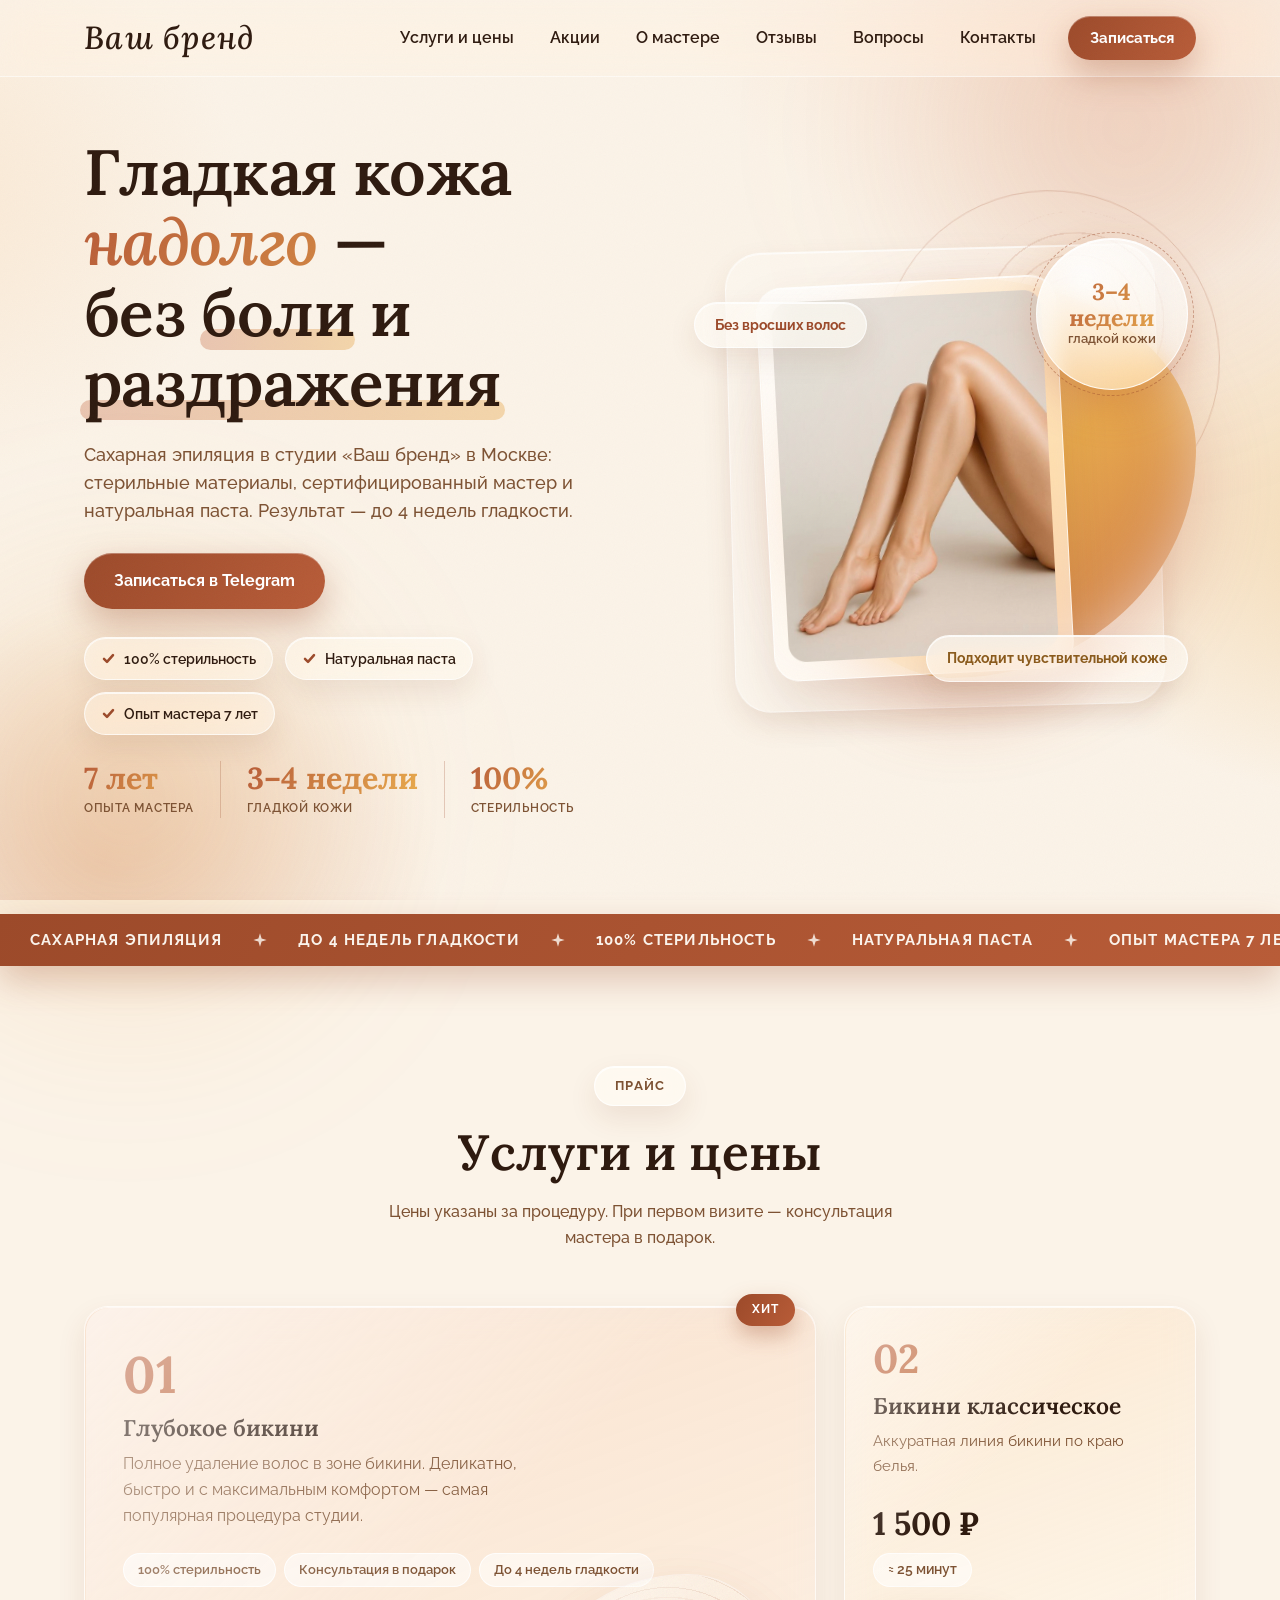
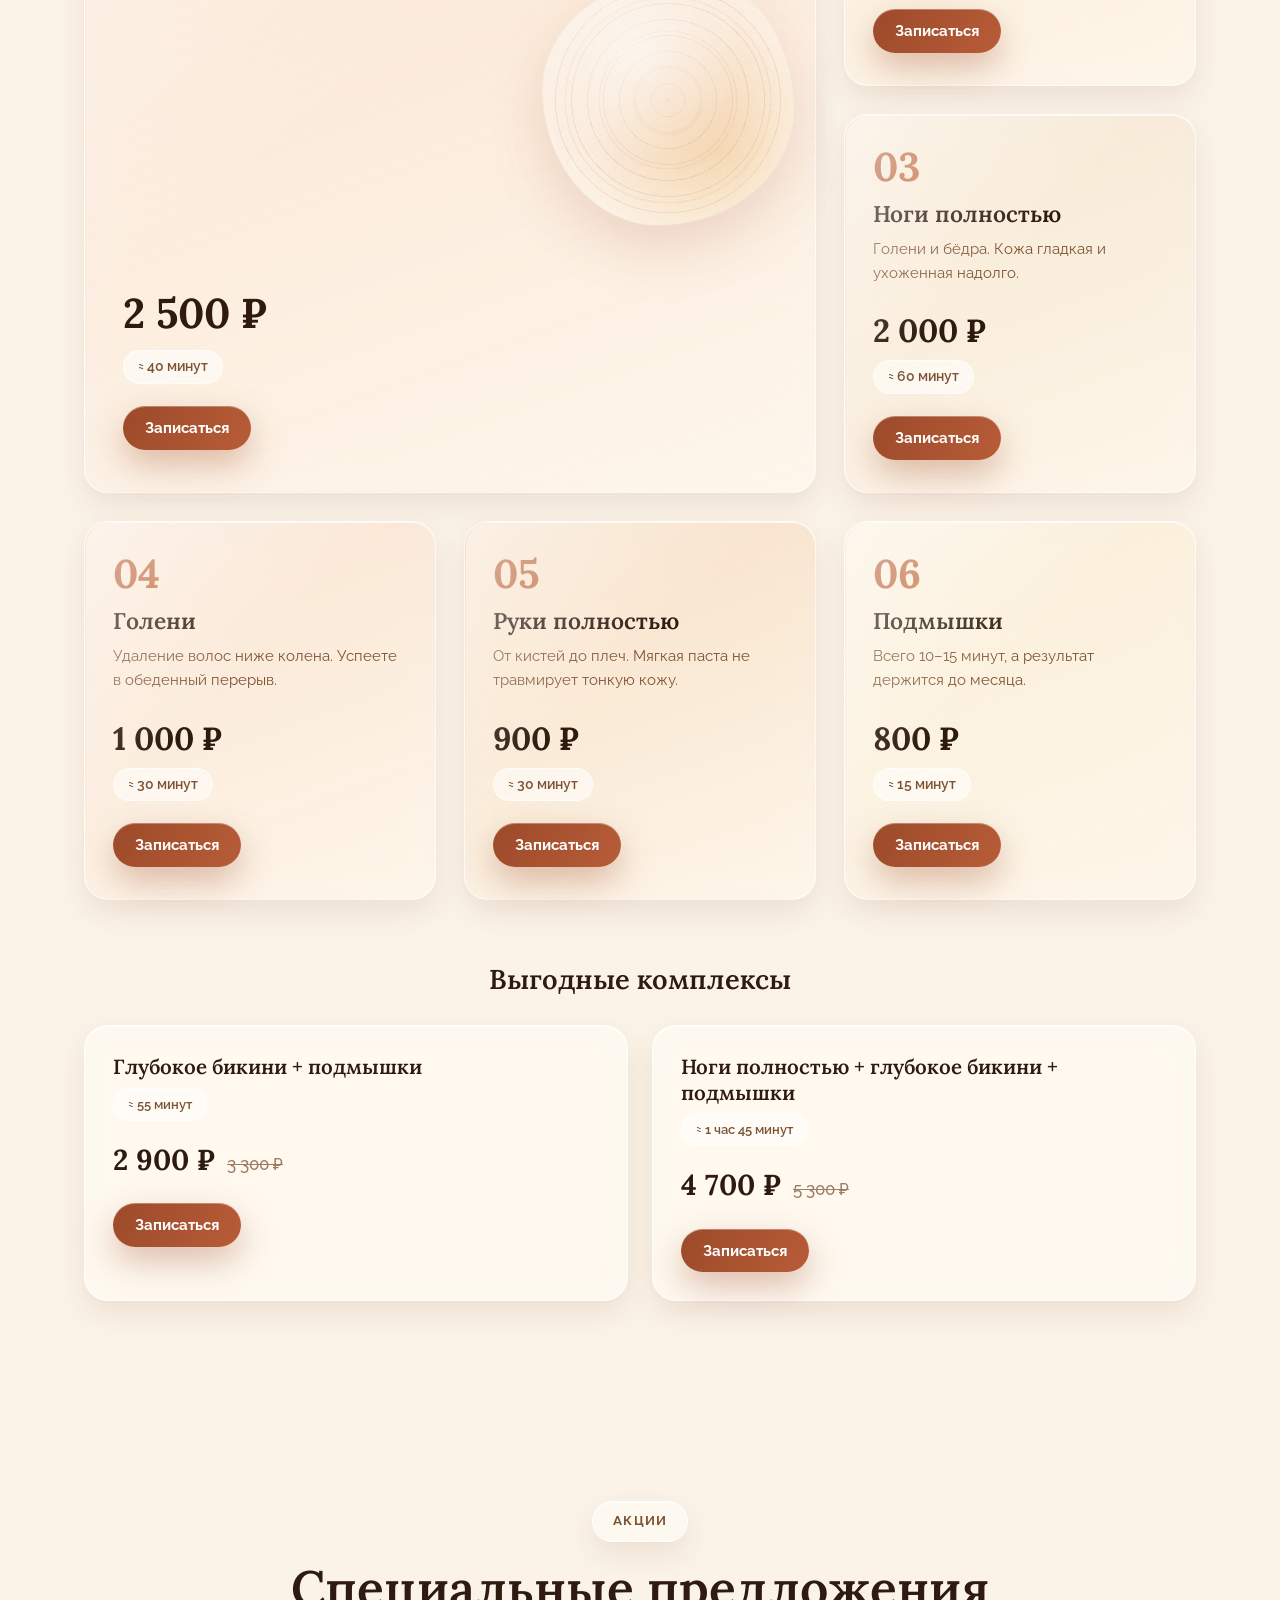
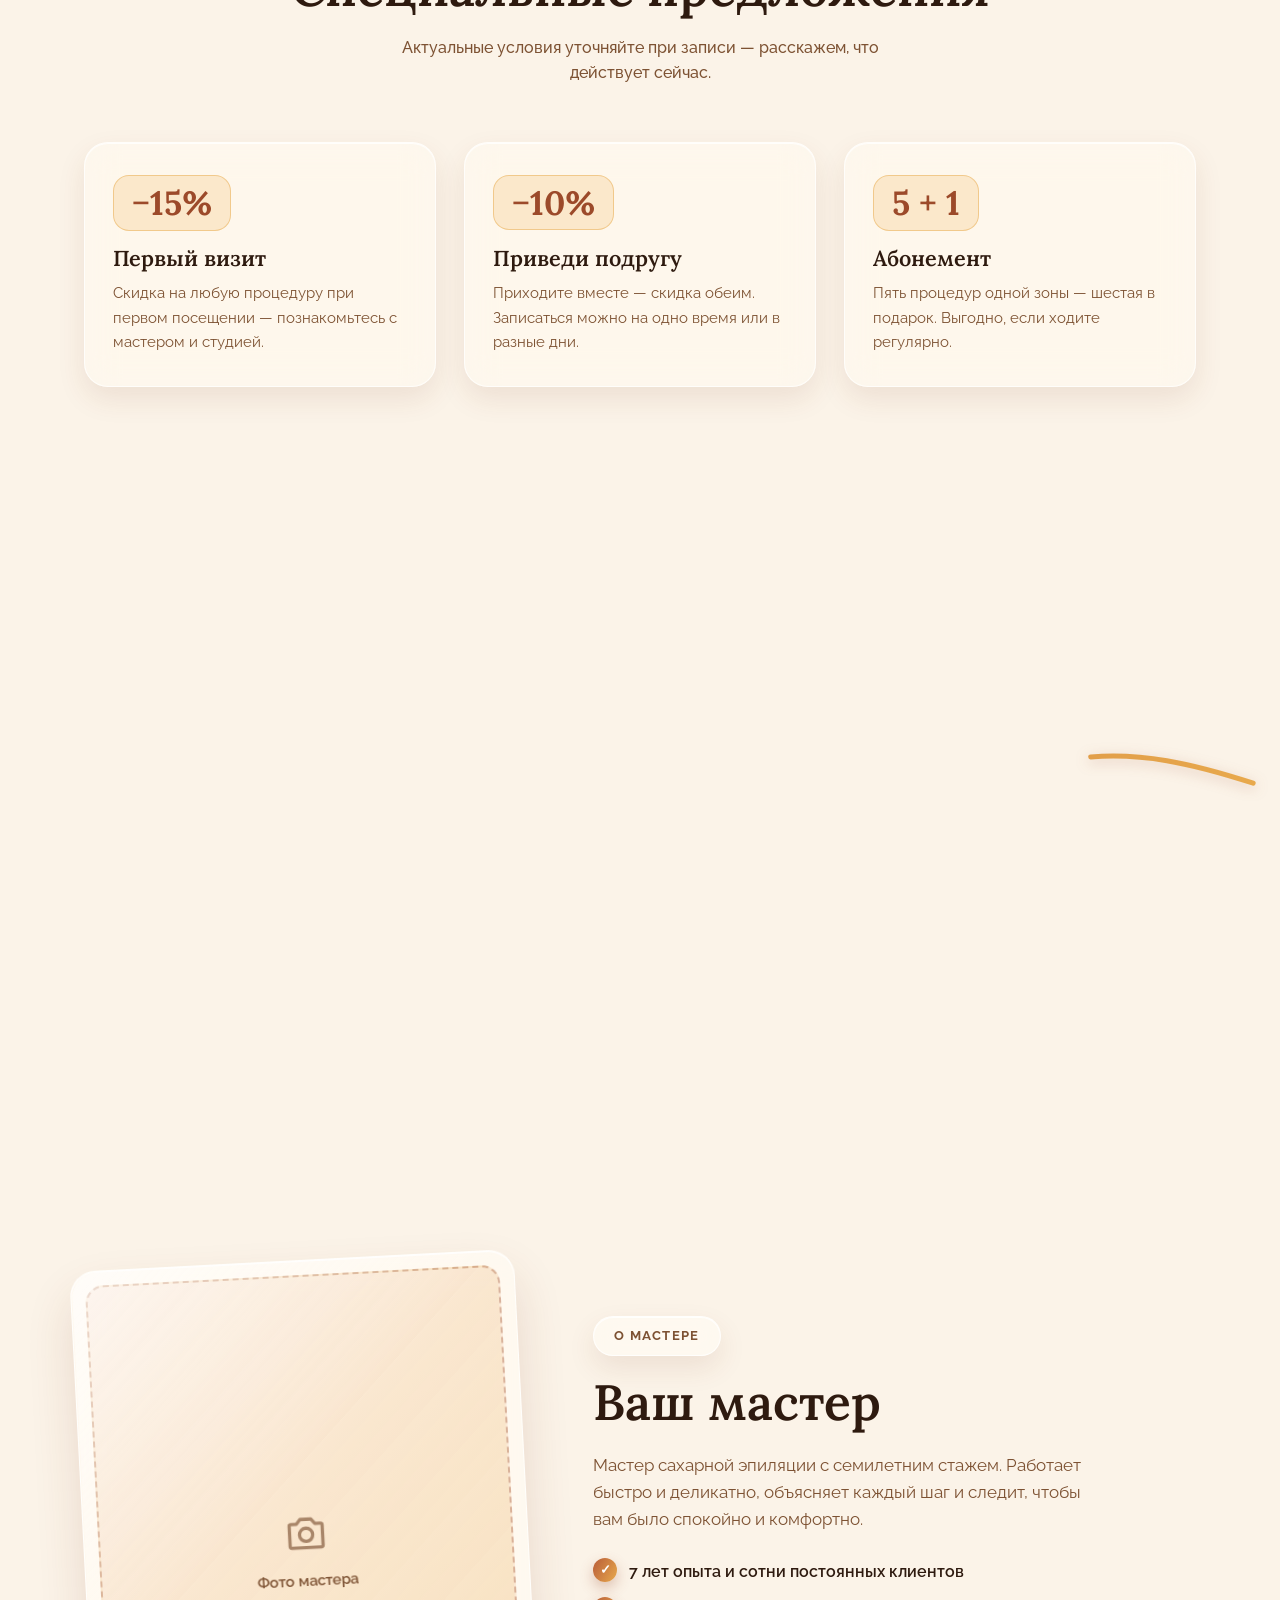
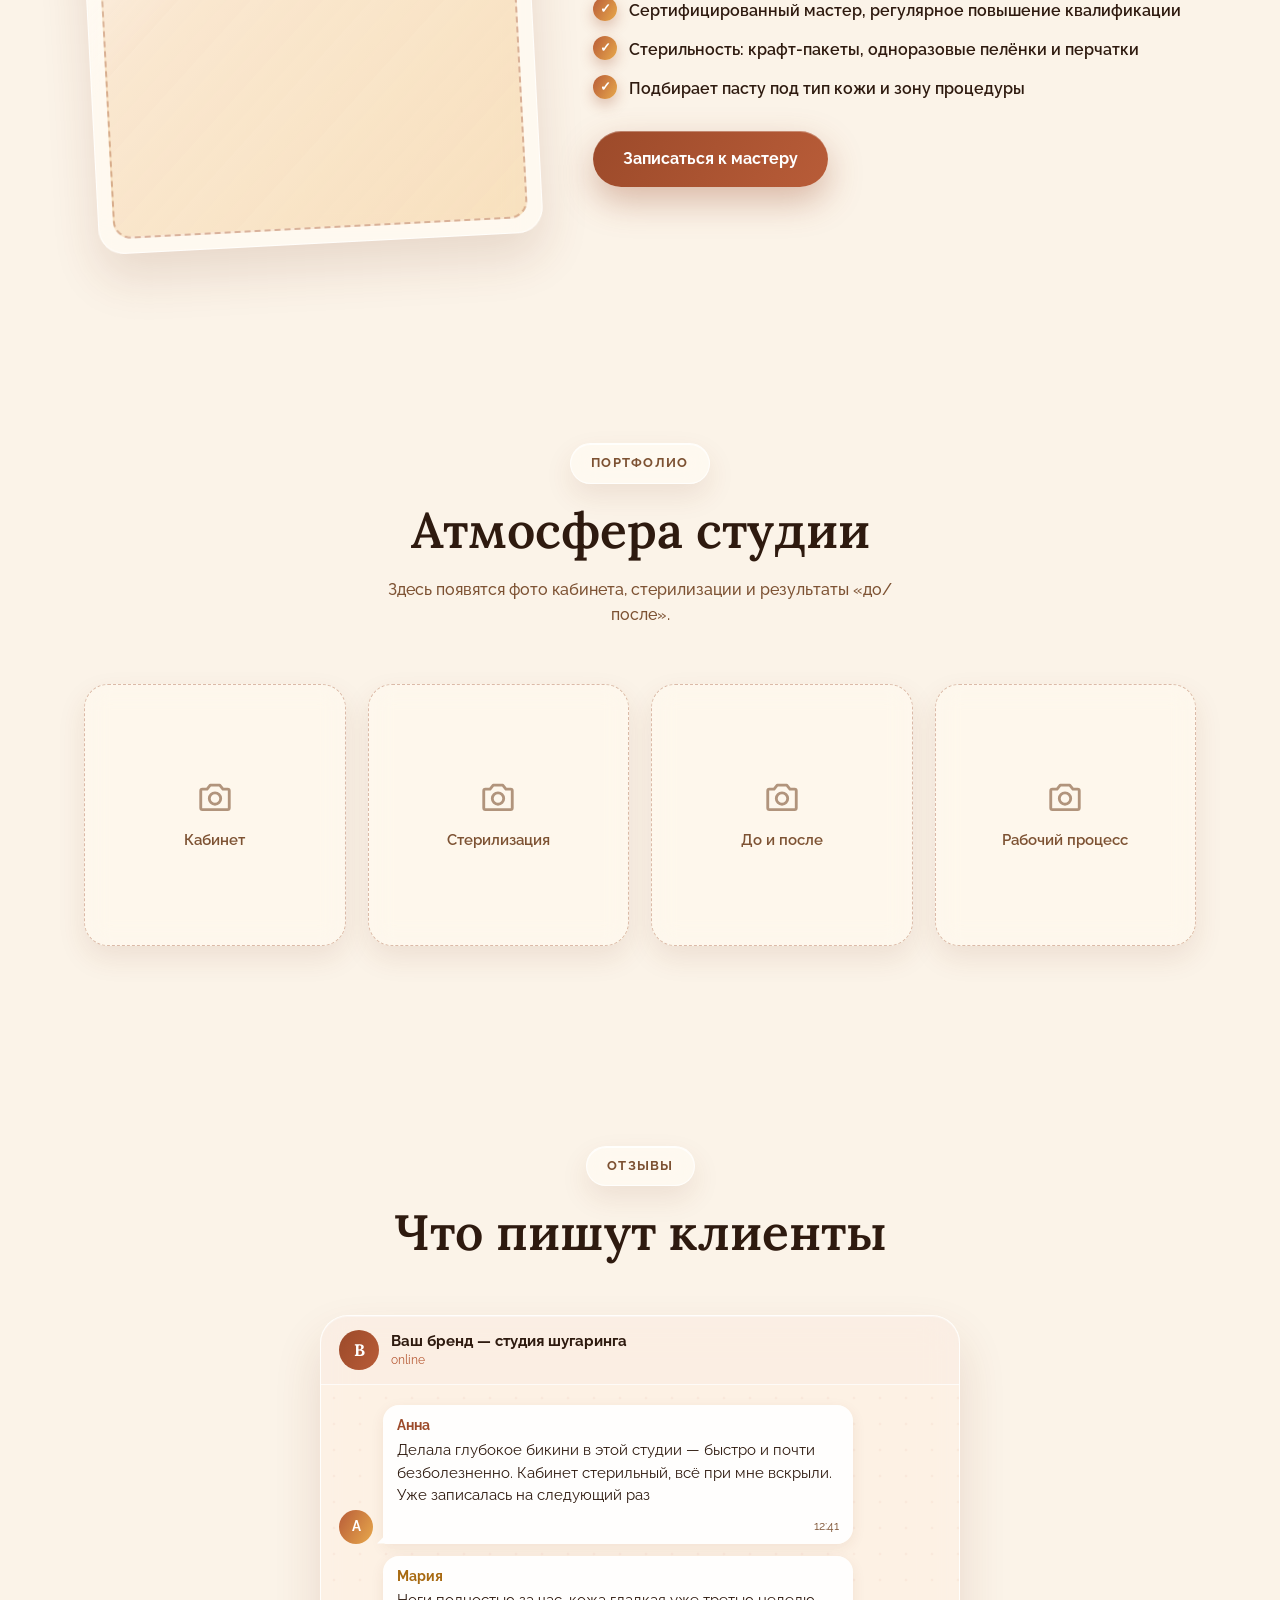
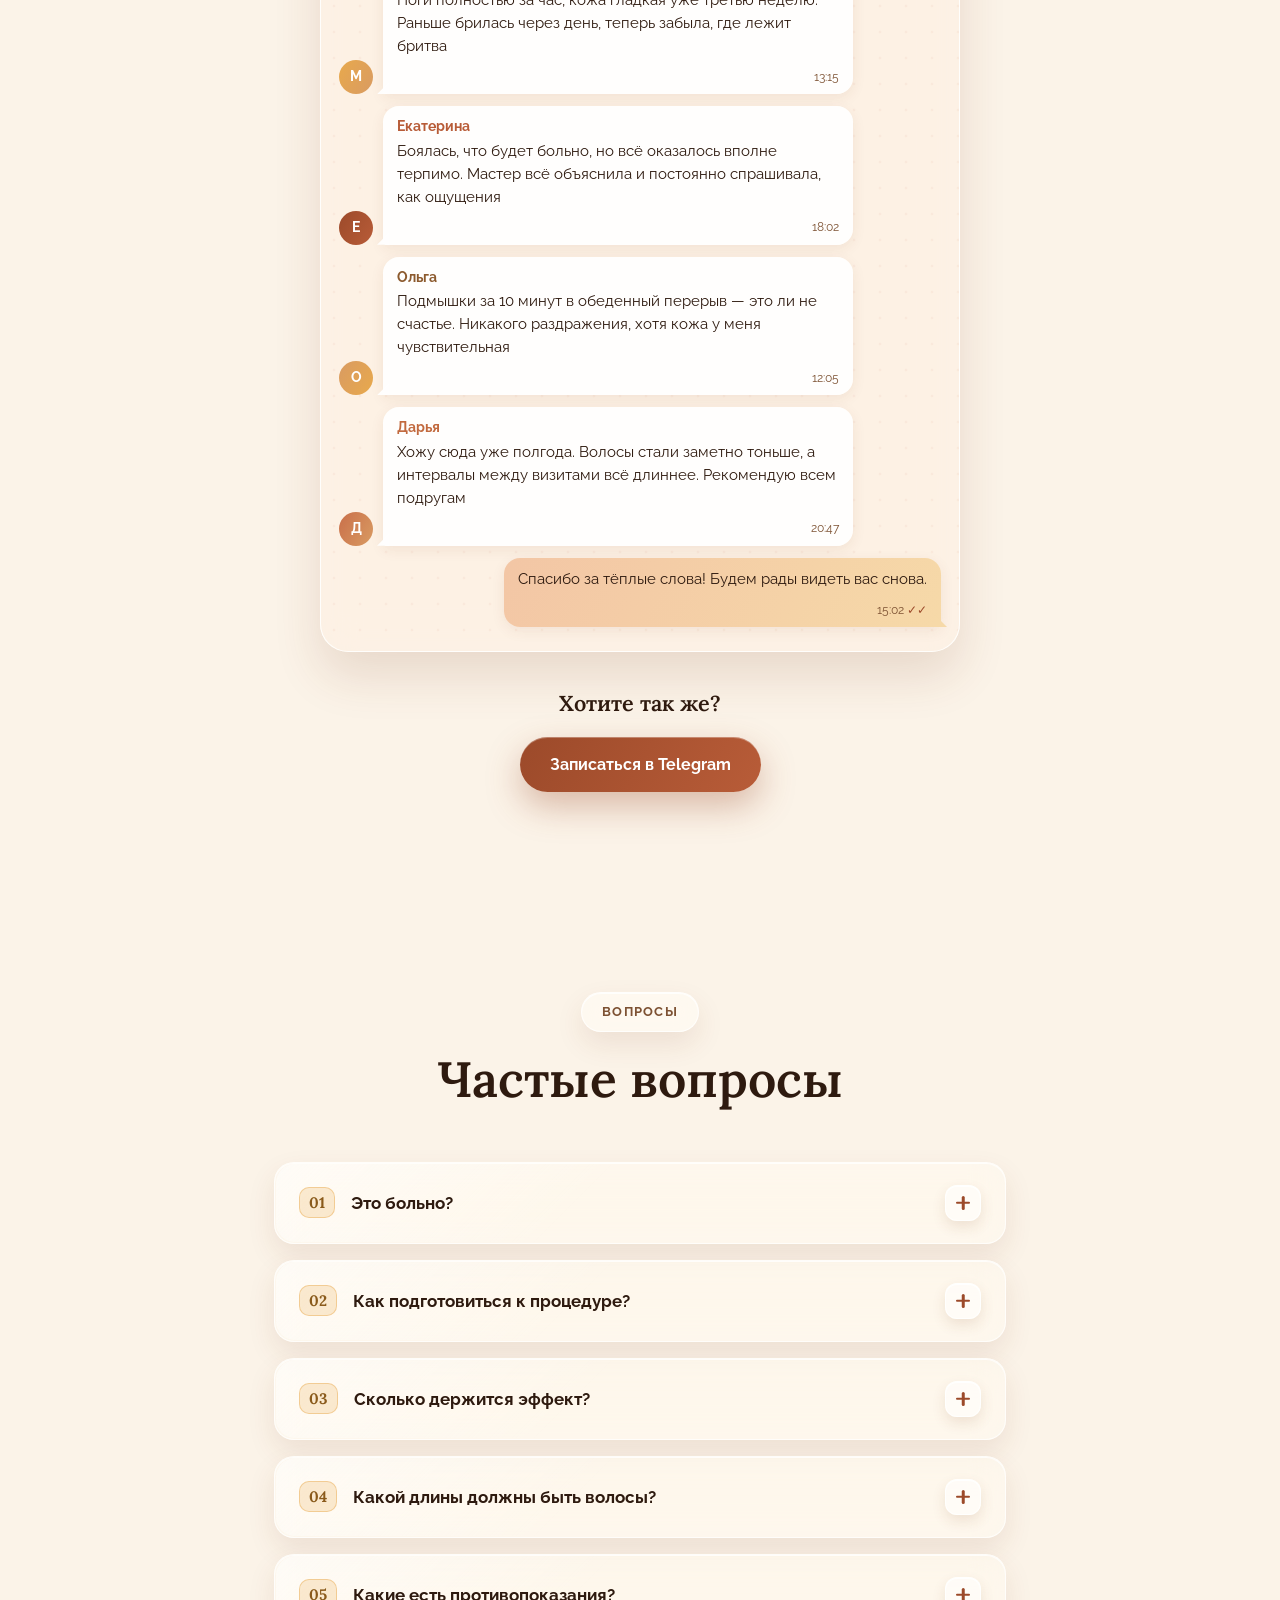
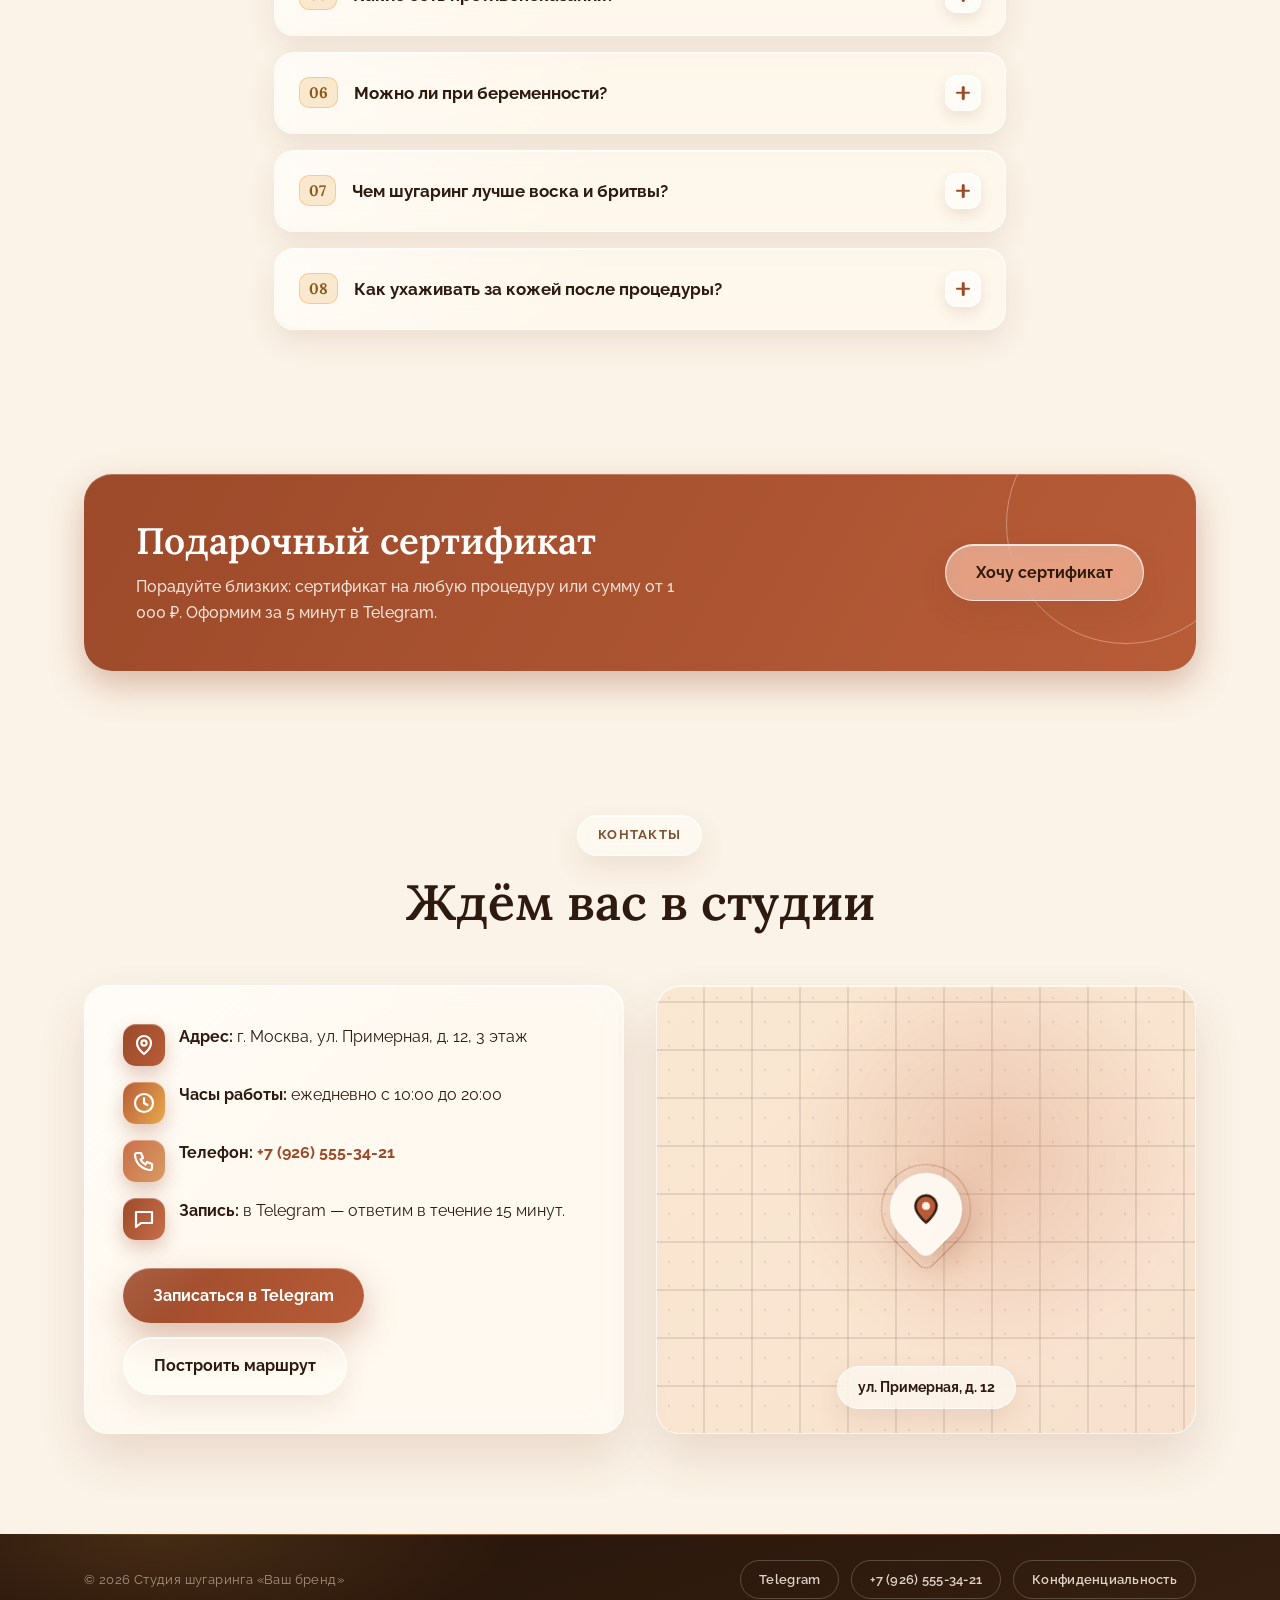
==== commit 65cb4e56: "Версионирование ассетов (?v=3) против кэша браузеров" ====
--- a/index.html
+++ b/index.html
@@ -6,7 +6,7 @@
   <title>Шугаринг в Москве — студия «Ваш бренд»: до 4 недель гладкости</title>
   <meta name="description" content="Сахарная эпиляция в Москве в студии «Ваш бренд»: бикини, ноги, руки — от 800 ₽. Стерильные материалы, натуральная паста, мастер с опытом 7 лет. Запись в Telegram.">
   <link rel="icon" href="[data-uri]">
-  <link rel="apple-touch-icon" href="apple-touch-icon.png">
+  <link rel="apple-touch-icon" href="apple-touch-icon.png?v=3">
   <meta name="theme-color" content="#FBF3E8">
   <!-- TODO: замените https://example.com на реальный домен при публикации -->
   <link rel="canonical" href="https://example.com/">
@@ -21,7 +21,7 @@
   <link rel="preconnect" href="https://fonts.googleapis.com">
   <link rel="preconnect" href="https://fonts.gstatic.com" crossorigin>
   <link href="https://fonts.googleapis.com/css2?family=Lora:ital,wght@0,600;0,700;1,500;1,600&family=Raleway:wght@400;500;600;700&display=swap" rel="stylesheet">
-  <link rel="stylesheet" href="styles.css">
+  <link rel="stylesheet" href="styles.css?v=3">
   <script type="application/ld+json">
   {
     "@context": "https://schema.org",
@@ -570,6 +570,6 @@
 
   <a class="sticky-cta">Записаться в Telegram</a>
 
-  <script src="script.js" defer></script>
+  <script src="script.js?v=3" defer></script>
 </body>
 </html>
